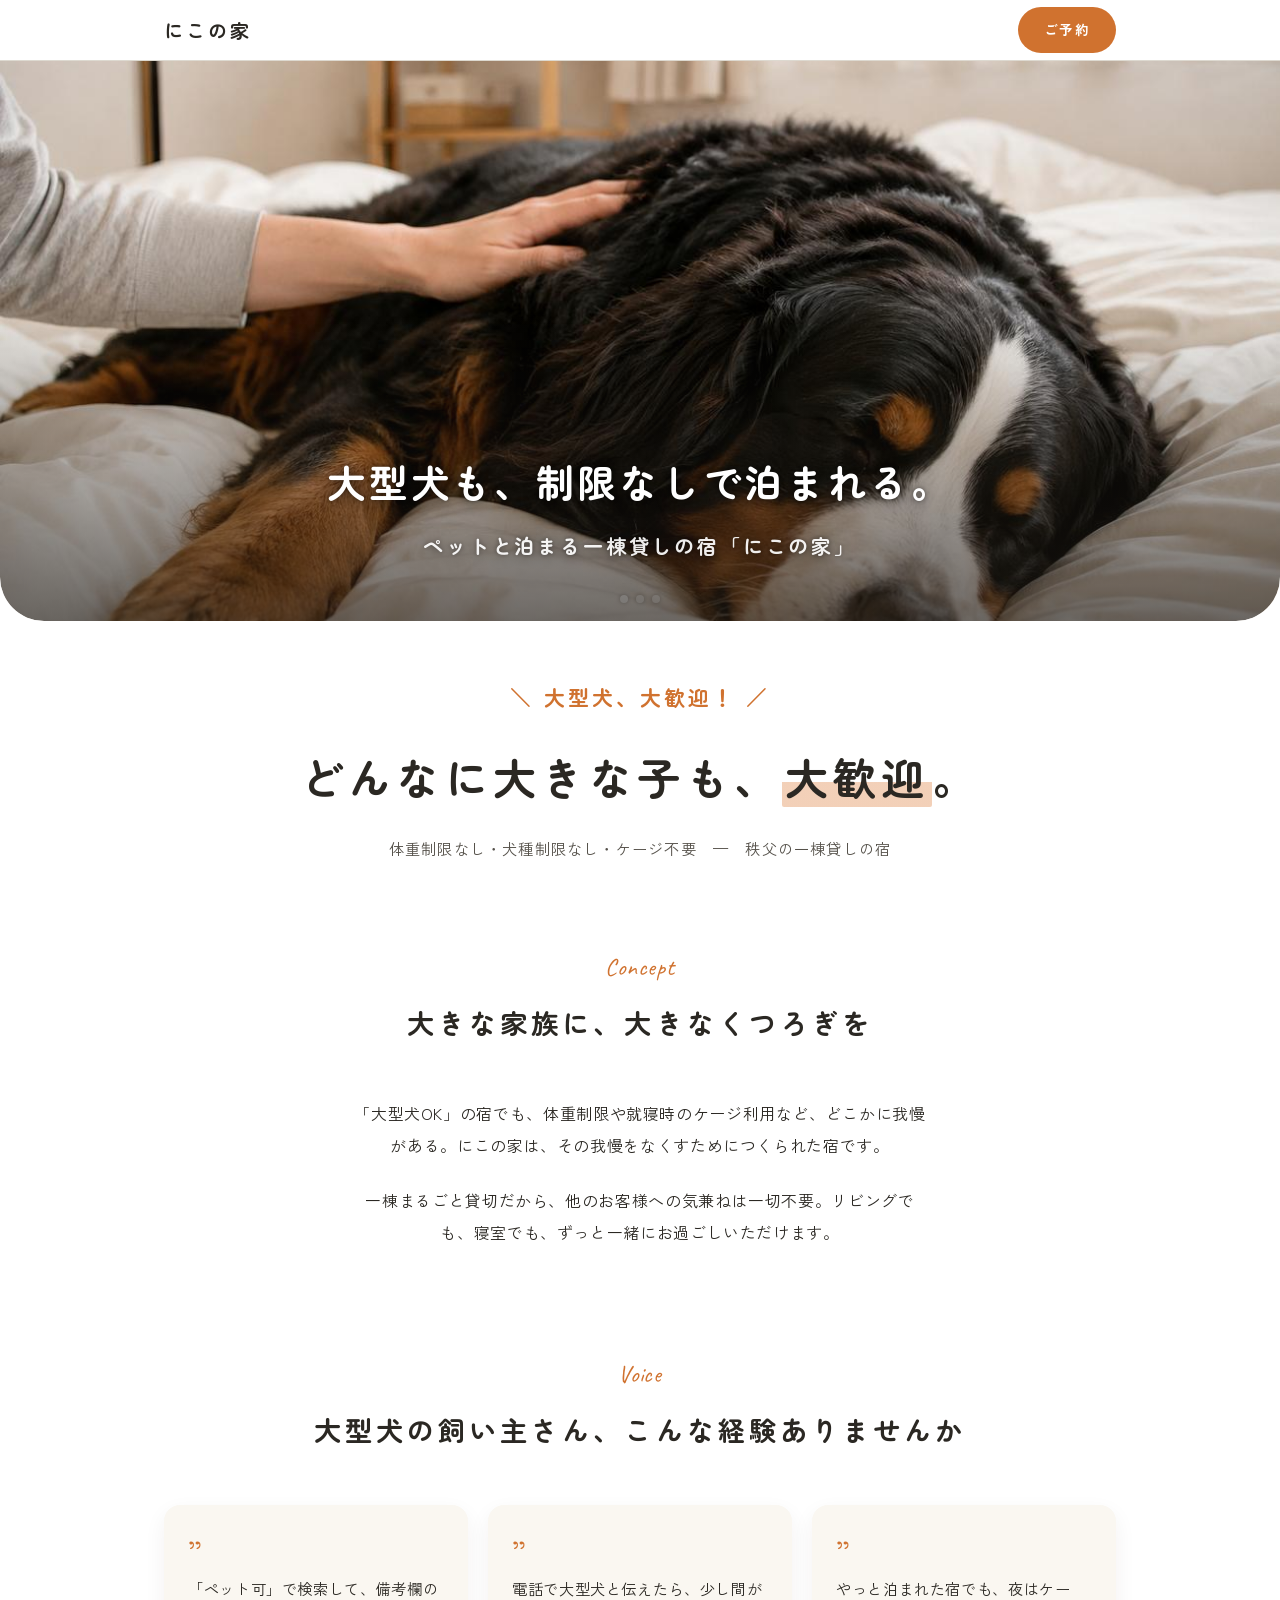
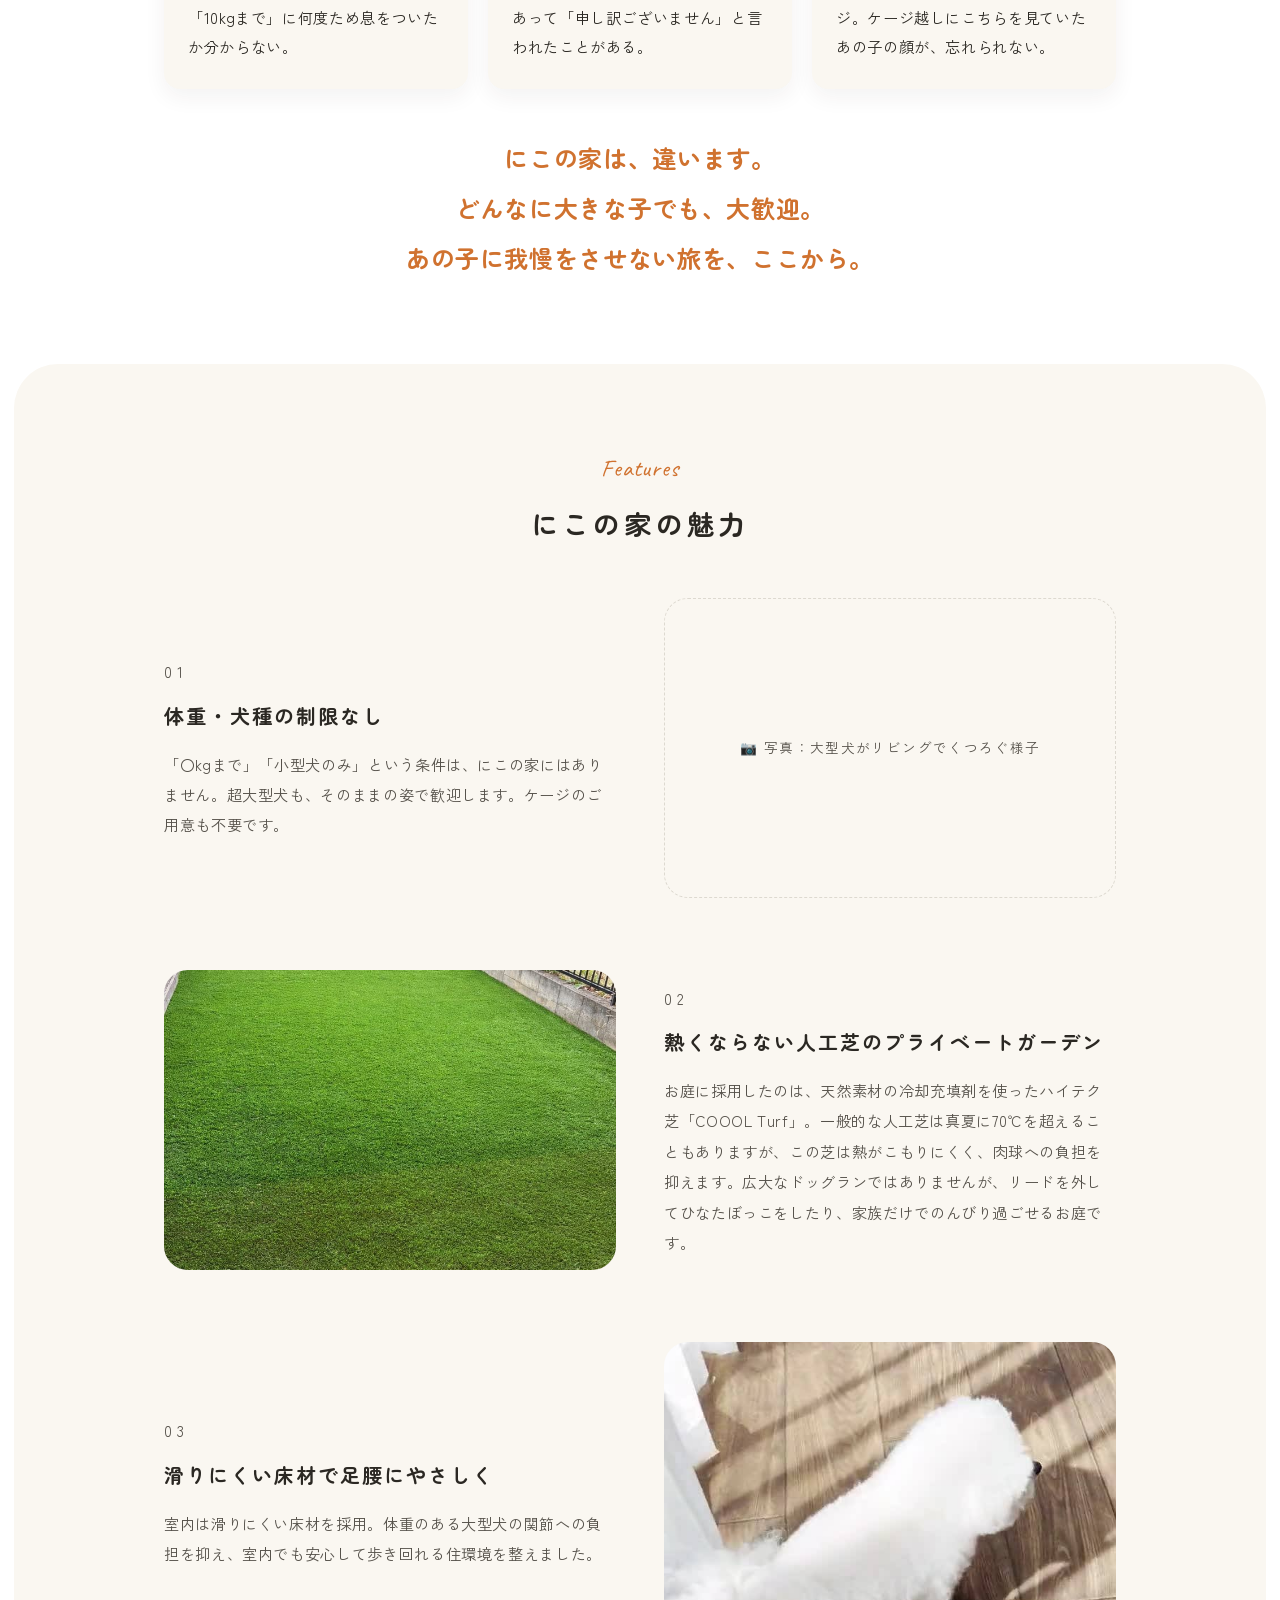
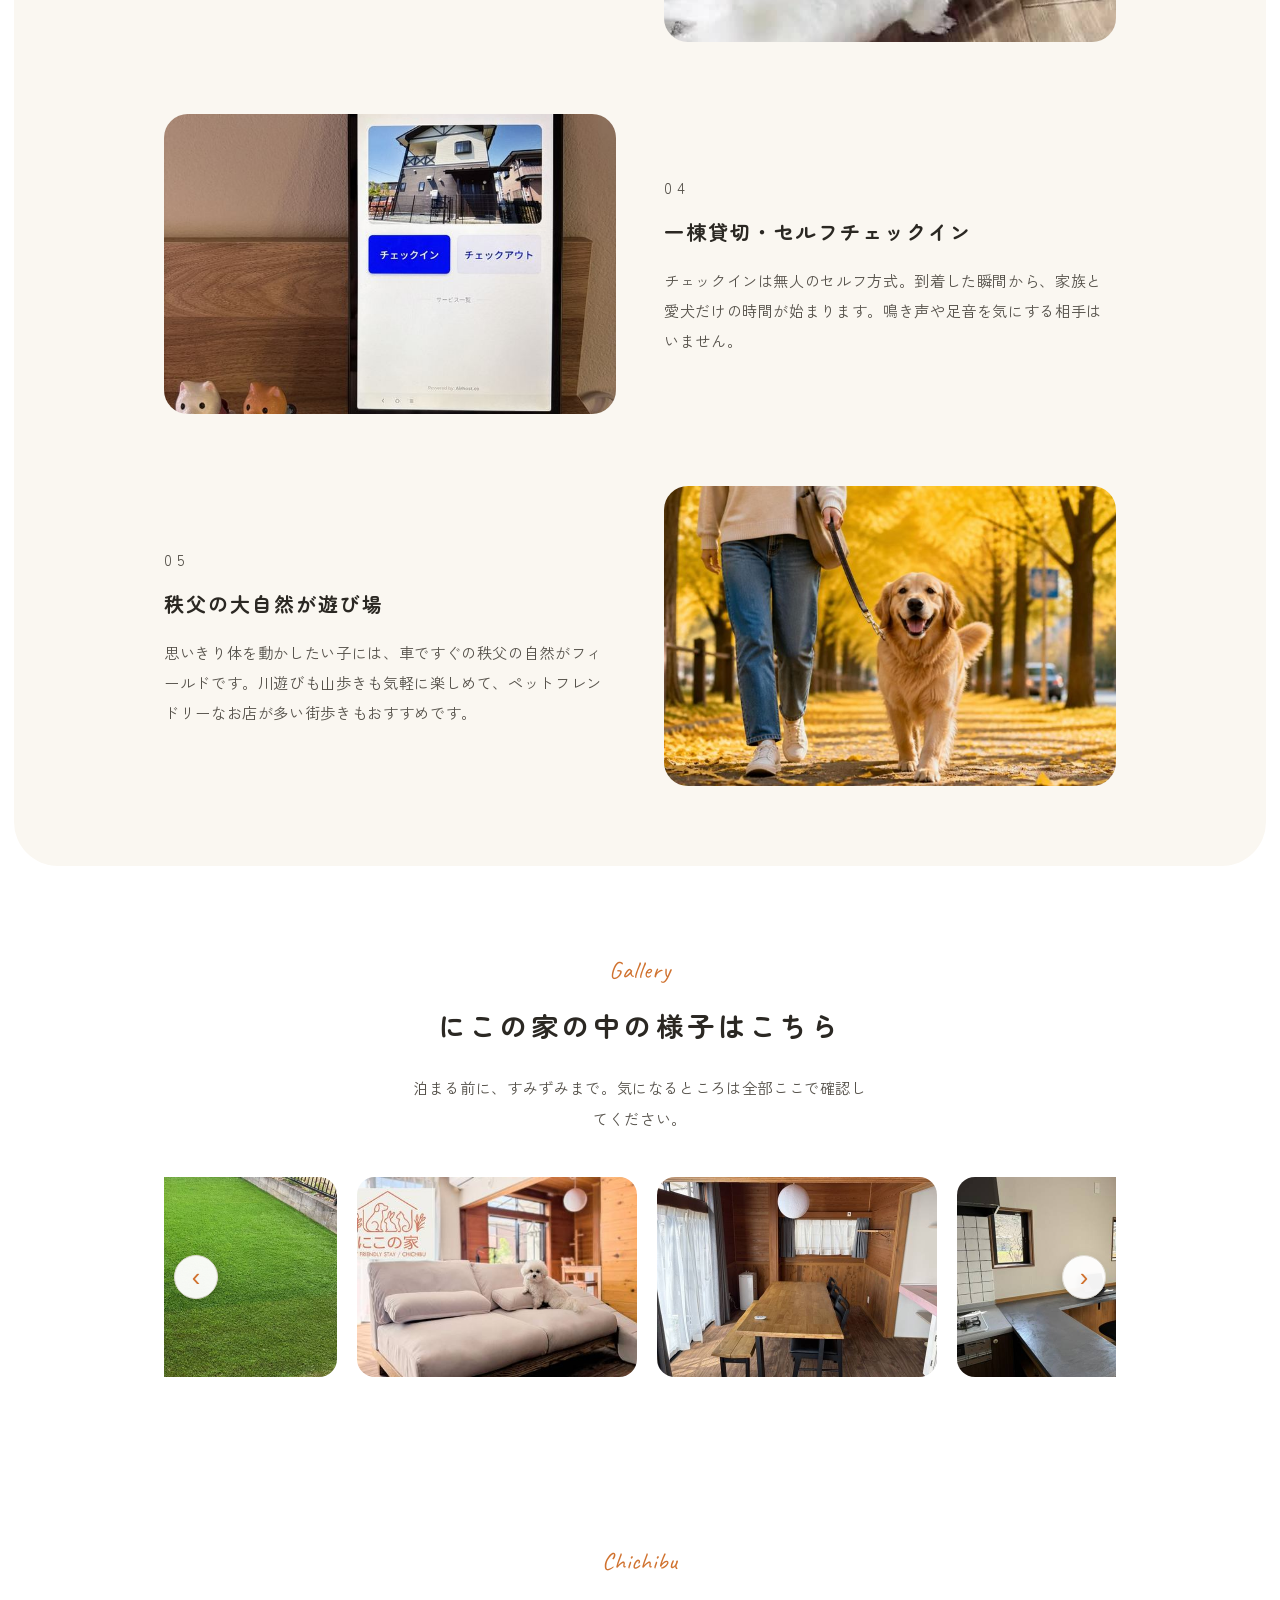
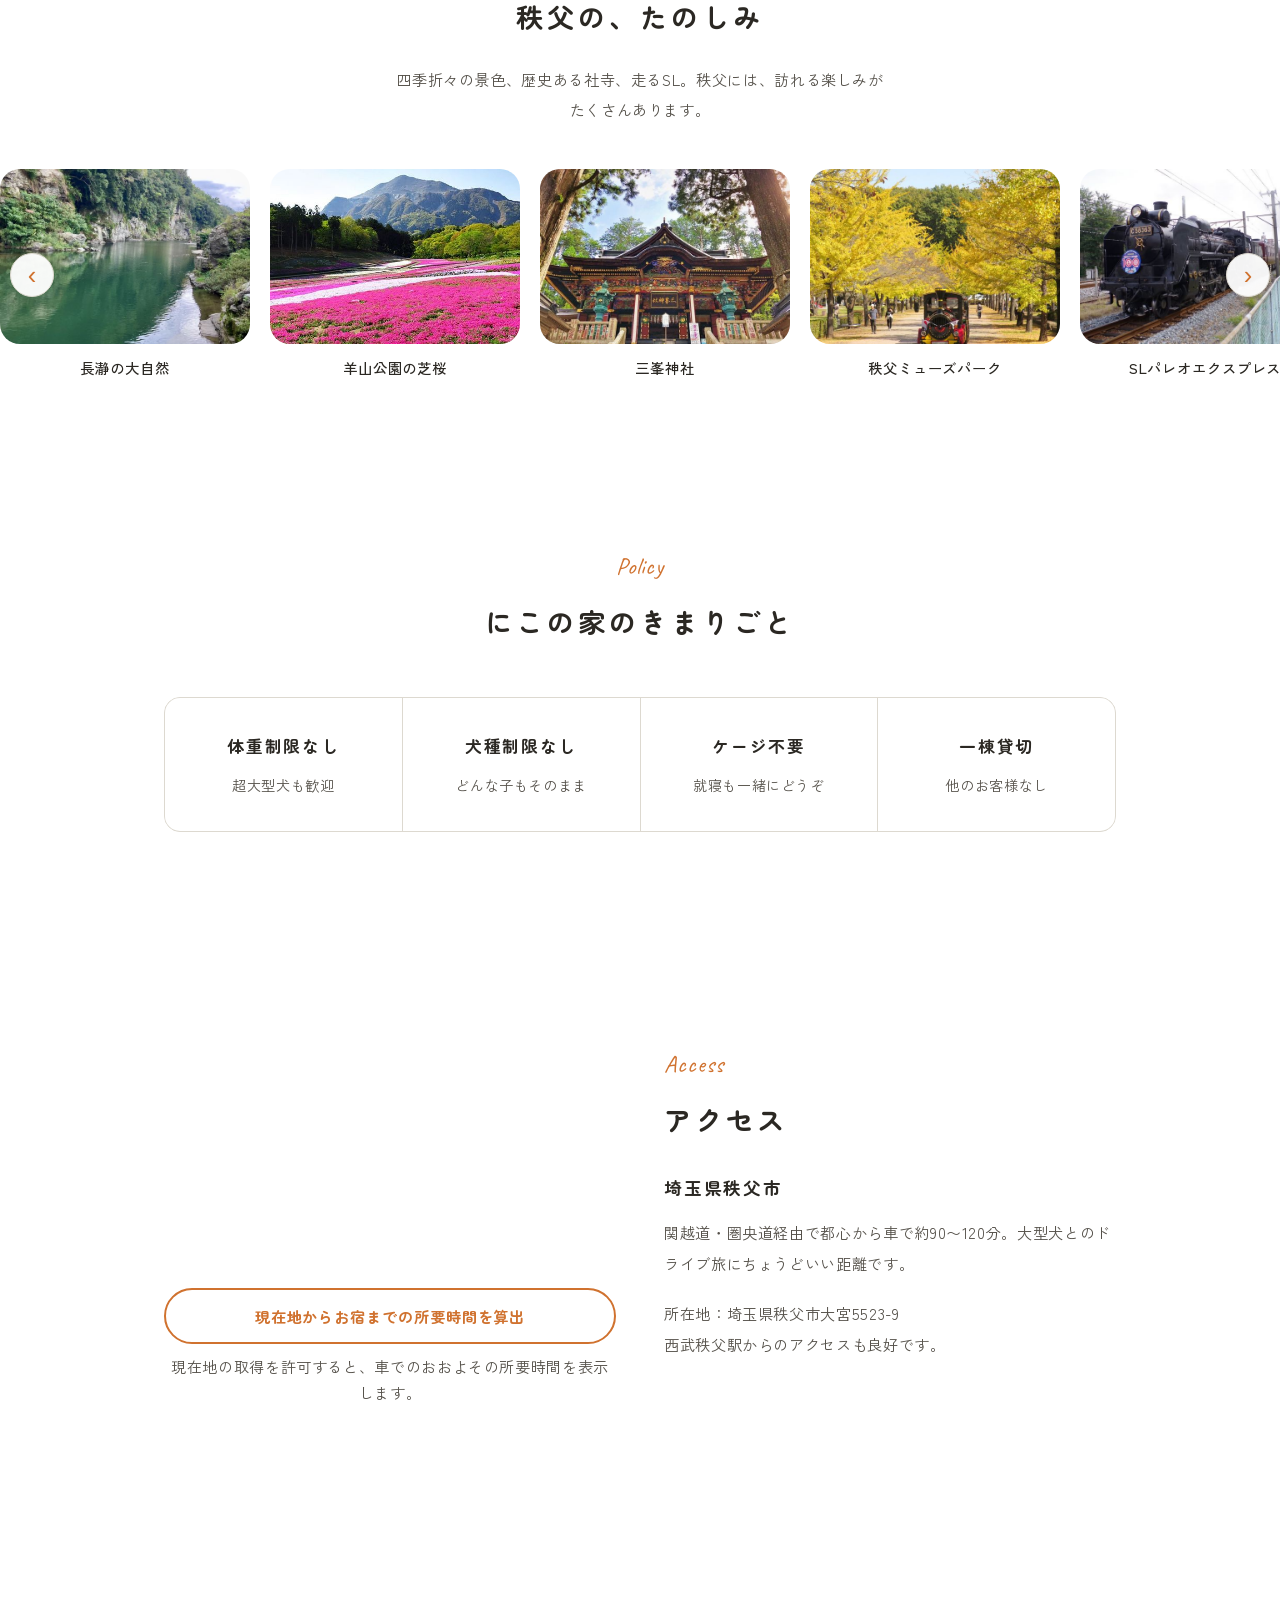
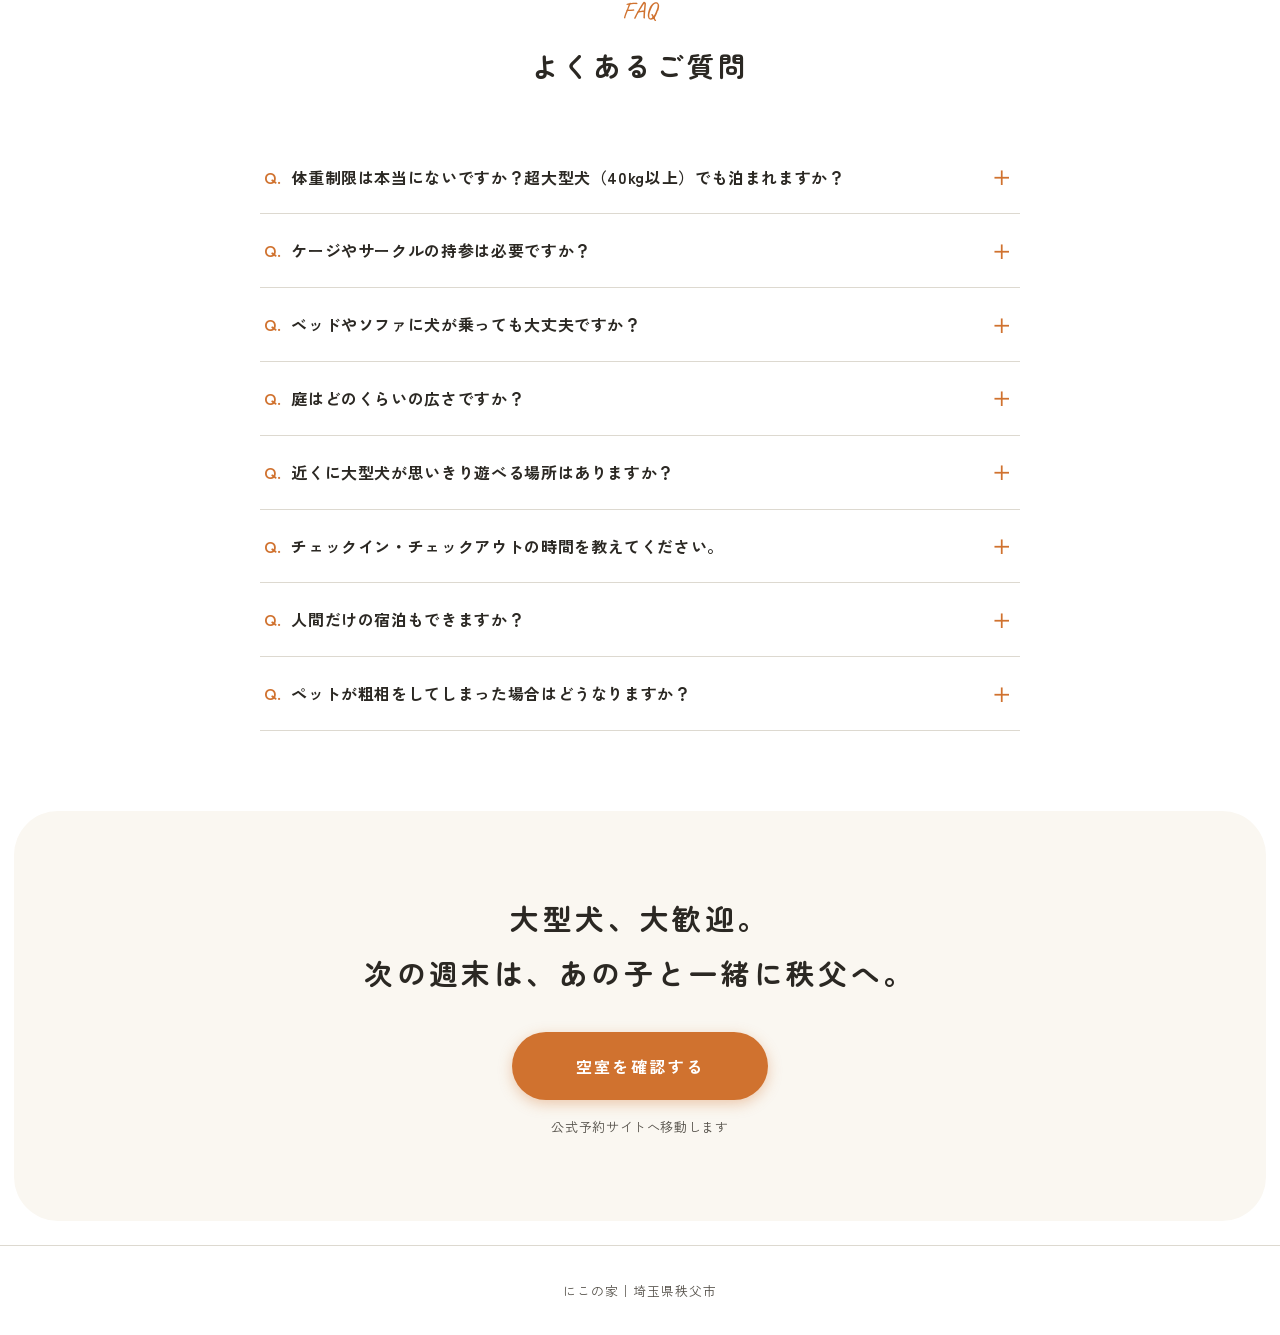
==== lp/lp1_large-dogs.html @ 6cff5d88 "LP3種のヘッダーロゴから公式サイトへ内部リンクを設置（N-011） 既存の <a class="logo" href="#">にこの家</a> の href のみを "../" に変更。 表示文言・" ====
<!DOCTYPE html>
<html lang="ja">
<head>
<!-- Google tag (gtag.js) -->
<script async src="https://www.googletagmanager.com/gtag/js?id=G-9NFQ0TZ5VB"></script>
<script>
  window.dataLayer = window.dataLayer || [];
  function gtag(){dataLayer.push(arguments);}
  gtag('js', new Date());
  gtag('config', 'G-9NFQ0TZ5VB');
</script>

<meta charset="UTF-8">
<meta name="viewport" content="width=device-width, initial-scale=1.0">
<meta name="color-scheme" content="light only">
<title>にこの家｜大型犬と泊まれる宿・秩父（体重・犬種制限なし）</title>
<meta name="description" content="体重制限なし・犬種制限なし・ケージ不要。大型犬とのびのび過ごせる秩父の一棟貸しの宿「にこの家」。">
<link rel="preconnect" href="https://fonts.googleapis.com">
<link rel="preconnect" href="https://fonts.gstatic.com" crossorigin>
<link href="https://fonts.googleapis.com/css2?family=Caveat:wght@600&family=Zen+Maru+Gothic:wght@500;700&family=Zen+Kaku+Gothic+New:wght@400;500;700&display=swap" rel="stylesheet">
<style>
:root{
  color-scheme:light only;
  --ink:#2B2823;
  --gray:#55514A;
  --accent:#8FA382;
  --btn:#D0722F;
  --btn-hover:#B35F22;
  --bg:#FFFFFF;
  --bg-sub:#FAF7F1;
  --line:#DDD9D0;
}
*{margin:0;padding:0;box-sizing:border-box}
html{scroll-behavior:smooth}
body{font-family:'Zen Kaku Gothic New',sans-serif;color:var(--ink) !important;background:#FFFFFF !important;line-height:2;font-size:16px;letter-spacing:.04em}
img{max-width:100%;display:block}
.wrap{max-width:1000px;margin:0 auto;padding:0 24px}

/* 写真プレースホルダー（実写真に差し替え） */
.ph{background:var(--bg-sub);border:1px dashed var(--line);border-radius:16px;display:flex;align-items:center;justify-content:center;color:var(--gray);font-size:.85rem;letter-spacing:.1em;text-align:center;padding:12px}
.ph::before{content:"📷 ";margin-right:6px}

/* header */
header{position:sticky;top:0;z-index:50;background:rgba(255,255,255,.95);border-bottom:1px solid var(--line)}
.nav{display:flex;justify-content:space-between;align-items:center;height:60px}
.logo{font-family:'Zen Maru Gothic',sans-serif;font-weight:600;font-size:1.2rem;color:var(--ink);text-decoration:none;letter-spacing:.15em}
.nav-cta{background:var(--btn);color:#fff !important;text-decoration:none;padding:9px 26px;font-size:.85rem;font-weight:700;letter-spacing:.1em;border-radius:999px;transition:background .2s}
.nav-cta:hover{background:var(--btn-hover)}

/* hero */
.hero{position:relative}
.hero .ph{height:min(72vh,560px)}
.hero-copy{text-align:center;padding:56px 24px 0}
.hero-copy h1{font-family:'Zen Maru Gothic',sans-serif;font-weight:600;font-size:clamp(1.6rem,4.5vw,2.4rem);line-height:1.9;letter-spacing:.12em}
.hero-copy p{margin-top:16px;color:var(--gray);font-size:.95rem;letter-spacing:.08em}

/* section common */
section{padding:80px 0}
.label{text-align:center;margin-bottom:48px}
.label .en{display:block;font-size:.75rem;letter-spacing:.35em;color:var(--accent);text-transform:uppercase;margin-bottom:8px}
.label .ja{font-family:'Zen Maru Gothic',sans-serif;font-weight:600;font-size:clamp(1.3rem,3.2vw,1.7rem);letter-spacing:.15em}

/* concept */
.concept{text-align:center}
.concept p{max-width:36em;margin:0 auto 1.4em}

/* features */
.features{background:var(--bg-sub)}
.feature{display:grid;grid-template-columns:1fr 1fr;gap:48px;align-items:center;margin-bottom:72px}
.feature:last-child{margin-bottom:0}
.feature .ph{height:300px}
.feature:nth-child(even) .f-img{order:2}
.num{font-family:'Zen Maru Gothic',sans-serif;color:var(--accent);font-size:.9rem;letter-spacing:.3em;margin-bottom:12px}
.feature h3{font-family:'Zen Maru Gothic',sans-serif;font-weight:600;font-size:1.25rem;letter-spacing:.1em;margin-bottom:16px;line-height:1.7}
.feature p{color:var(--gray);font-size:.95rem}
@media(max-width:720px){.feature{grid-template-columns:1fr;gap:24px}.feature:nth-child(even) .f-img{order:0}}

/* rules */
.rules-grid{display:grid;grid-template-columns:repeat(auto-fit,minmax(200px,1fr));gap:1px;background:var(--line);border:1px solid var(--line);border-radius:16px;overflow:hidden}
.rule{background:#fff;padding:32px 20px;text-align:center}
.rule .t{font-family:'Zen Maru Gothic',sans-serif;font-weight:600;font-size:1.05rem;letter-spacing:.1em;margin-bottom:8px}
.rule .d{color:var(--gray);font-size:.88rem}

/* access */
.access-inner{display:grid;grid-template-columns:1fr 1fr;gap:48px;align-items:center}
.access .ph{height:280px}
.access h3{font-family:'Zen Maru Gothic',sans-serif;font-weight:600;font-size:1.1rem;margin-bottom:12px;letter-spacing:.1em}
.access p{color:var(--gray);font-size:.95rem;margin-bottom:20px}
@media(max-width:720px){.access-inner{grid-template-columns:1fr}}

/* cta */
.cta{background:var(--bg-sub);text-align:center}
.cta h2{font-family:'Zen Maru Gothic',sans-serif;font-weight:600;font-size:clamp(1.3rem,3.5vw,1.8rem);letter-spacing:.12em;line-height:1.9;margin-bottom:32px}
.btn{display:inline-block;background:var(--btn);color:#fff !important;text-decoration:none;padding:18px 64px;font-size:1rem;font-weight:700;letter-spacing:.15em;border-radius:999px;box-shadow:0 4px 14px rgba(208,114,47,.35);transition:background .2s,transform .15s}
.btn:hover{background:var(--btn-hover);transform:translateY(-1px)}
.btn-note{display:block;margin-top:14px;font-size:.82rem;color:var(--gray)}

footer{border-top:1px solid var(--line);text-align:center;padding:32px 24px;font-size:.8rem;color:var(--gray);letter-spacing:.08em}
@media (prefers-reduced-motion:reduce){*{transition:none!important}}

/* welcome badge */
.welcome{display:block;color:var(--btn);font-family:'Zen Maru Gothic',sans-serif;font-weight:700;letter-spacing:.15em;font-size:clamp(1.05rem,3vw,1.3rem);margin-bottom:16px}
/* empathy section */
.empathy{background:#FFFFFF;padding-top:0}
.quotes{display:grid;grid-template-columns:repeat(auto-fit,minmax(250px,1fr));gap:20px;margin-bottom:44px}
.q{background:var(--bg-sub);border-radius:16px;padding:28px 24px;font-size:.95rem;color:var(--ink);line-height:1.9}
.q::before{content:"”";font-family:'Zen Maru Gothic',sans-serif;font-size:2.2rem;color:var(--btn);line-height:1;display:block;margin-bottom:6px}
.answer{text-align:center;font-family:'Zen Maru Gothic',sans-serif;font-weight:700;font-size:clamp(1.15rem,3.2vw,1.5rem);color:var(--btn);line-height:2.1}
.sp{display:none}
@media(max-width:600px){.sp{display:inline}}

/* === emo upgrade === */
.label .en{font-family:'Caveat',cursive;font-size:1.5rem;letter-spacing:.04em;text-transform:none;color:var(--btn);margin-bottom:4px}
.mk{background:linear-gradient(transparent 60%,rgba(224,138,78,.4) 60%);padding:0 .06em;border-radius:2px}
.hero-copy h1{font-size:clamp(1.8rem,5vw,2.7rem)}
.features{border-radius:44px;margin:0 14px}
.cta{border-radius:44px;margin:0 14px 24px}
.q{box-shadow:0 8px 22px rgba(43,40,35,.06)}
.feature .ph,.access .ph{border-radius:24px}
.hero .ph{border-radius:0 0 44px 44px;border-top:none}
.fadein{opacity:0;transform:translateY(26px);transition:opacity .9s cubic-bezier(.22,.6,.3,1),transform .9s cubic-bezier(.22,.6,.3,1)}
.fadein.show{opacity:1;transform:none}
@media (prefers-reduced-motion:reduce){.fadein{opacity:1!important;transform:none!important;transition:none!important}}

/* === chichibu marquee === */
.chichibu{padding:80px 0;overflow:hidden}
.chi-lead{text-align:center;color:var(--gray);margin:-28px auto 44px;font-size:.95rem;padding:0 24px;max-width:36em}
.marquee{overflow:hidden;width:100%}
.m-track{display:flex;gap:20px;width:max-content}
.m-card{width:250px;flex-shrink:0;margin:0}
.m-card .ph{height:175px;border-radius:20px;font-size:.78rem}
.m-card figcaption{text-align:center;margin-top:10px;font-size:.9rem;color:var(--ink);font-weight:500;letter-spacing:.06em}
@keyframes scrollx{from{transform:translateX(0)}to{transform:translateX(-50%)}}
@media (prefers-reduced-motion:reduce){.m-track{animation:none}.marquee{overflow-x:auto;-webkit-overflow-scrolling:touch}}

.m-photo{width:100%;height:175px;object-fit:cover;border-radius:20px;display:block}
.f-photo{width:100%;height:300px;object-fit:cover;border-radius:24px;display:block}
.f-video{width:100%;height:300px;object-fit:cover;border-radius:24px;display:block;background:#000}

/* === google map === */
.map-box{width:100%}
.gmap{width:100%;height:280px;border:0;border-radius:24px;display:block;filter:saturate(.9)}
.route-btn{display:block;width:100%;margin-top:16px;background:#fff;color:var(--btn);border:2px solid var(--btn);border-radius:999px;padding:15px 20px;font-family:'Zen Maru Gothic',sans-serif;font-weight:700;font-size:.95rem;letter-spacing:.06em;cursor:pointer;transition:background .2s,color .2s}
.route-btn:hover{background:var(--btn);color:#fff}
.route-btn:disabled{opacity:.6;cursor:wait}
.route-note{font-size:.8rem;color:var(--gray);margin-top:10px;text-align:center;line-height:1.7}

.route-result{margin-top:18px;background:var(--bg-sub);border-radius:20px;padding:24px 20px;text-align:center}
.rr-main{margin:0;line-height:1.4}
.rr-time{font-family:'Zen Maru Gothic',sans-serif;font-weight:700;font-size:clamp(1.7rem,6vw,2.2rem);color:var(--btn);display:block}
.rr-unit{font-size:.8rem;color:var(--gray);display:block;margin-top:4px}
.rr-sub{font-size:.9rem;color:var(--ink);margin:10px 0 14px}
.rr-link{font-size:.88rem;color:var(--btn);font-weight:700;text-decoration:underline;text-underline-offset:4px}

/* === faq === */
.faq{background:#fff}
.faq-list{max-width:760px;margin:0 auto}
.faq-list details{border-bottom:1px solid var(--line)}
.faq-list summary{list-style:none;cursor:pointer;padding:22px 40px 22px 4px;font-weight:700;font-size:1rem;color:var(--ink);position:relative;line-height:1.8}
.faq-list summary::-webkit-details-marker{display:none}
.faq-list summary::before{content:"Q.";color:var(--btn);font-family:'Zen Maru Gothic',sans-serif;font-weight:700;margin-right:10px}
.faq-list summary::after{content:"＋";position:absolute;right:8px;top:50%;transform:translateY(-50%);color:var(--btn);font-size:1.2rem;transition:transform .2s}
.faq-list details[open] summary::after{content:"−"}
.faq-list .faq-a{padding:0 4px 24px;color:var(--gray);font-size:.95rem;line-height:2}
.faq-list .faq-a::before{content:"A.";color:var(--accent);font-family:'Zen Maru Gothic',sans-serif;font-weight:700;margin-right:10px}

/* === hero slideshow === */
.hero-slides{position:relative;height:min(72vh,560px);overflow:hidden;border-radius:0 0 44px 44px}
.hero-slide{position:absolute;inset:0;opacity:0;transition:opacity 1.8s ease;z-index:0}
.hero-slide.is-active{opacity:1;z-index:1}
.hero-slide .ph,.hero-slide img,.hero-slide video{width:100%;height:100%;object-fit:cover;border-radius:0;border:none}
.hero-dots{position:absolute;bottom:18px;left:50%;transform:translateX(-50%);display:flex;gap:8px;z-index:2}
.hero-dots span{width:8px;height:8px;border-radius:50%;background:rgba(255,255,255,.55);box-shadow:0 0 4px rgba(0,0,0,.3);transition:background .3s}
.hero-dots span.on{background:#fff}
@media (prefers-reduced-motion:reduce){.hero-slide{transition:none}}

/* === hero tag === */
.hero-tag{position:absolute;left:50%;bottom:56px;transform:translateX(-50%);z-index:3;background:none;color:#fff;font-family:'Zen Maru Gothic',sans-serif;font-weight:700;font-size:clamp(1.25rem,4.2vw,2.1rem);letter-spacing:.08em;line-height:1.9;padding:0 20px;text-align:center;width:max-content;max-width:calc(100% - 32px);text-shadow:0 2px 14px rgba(0,0,0,.55),0 0 4px rgba(0,0,0,.4)}
.hero-tag .tag-strong{display:block;font-size:1.15em}
.hero-tag .tag-name{display:block;font-size:.6em;letter-spacing:.14em;margin-top:8px;opacity:.92}
.hero-slides::after{content:"";position:absolute;inset:auto 0 0 0;height:55%;background:linear-gradient(to top,rgba(30,25,20,.62),rgba(30,25,20,0));z-index:2;pointer-events:none;border-radius:0 0 44px 44px}

/* === gallery === */
.gallery{background:#fff;overflow:hidden}
.g-lead{text-align:center;color:var(--gray);margin:-28px auto 44px;font-size:.95rem;max-width:34em;padding:0 24px}
.g-marquee{overflow:hidden;width:100%}
.g-track{display:flex;gap:20px;width:max-content}
.g-cell{margin:0;width:280px;flex-shrink:0}
.g-cell .ph,.g-cell img{width:100%;height:200px;object-fit:cover;border-radius:18px;display:block}
.g-cell .ph{height:200px;font-size:.75rem}
.g-cell figcaption{text-align:center;margin-top:8px;font-size:.88rem;color:var(--ink);font-weight:500;letter-spacing:.06em}
@keyframes scrollx-rev{from{transform:translateX(-50%)}to{transform:translateX(0)}}
@media (prefers-reduced-motion:reduce){.g-track{animation:none}.g-marquee{overflow-x:auto;-webkit-overflow-scrolling:touch}}

/* === carousel manual control === */
.car-shell{position:relative}
.car-btn{position:absolute;top:50%;transform:translateY(-50%);z-index:5;width:44px;height:44px;border-radius:50%;background:rgba(255,255,255,.95);border:1px solid var(--line);color:var(--btn);font-size:1.6rem;line-height:1;cursor:pointer;box-shadow:0 4px 14px rgba(0,0,0,.15);display:flex;align-items:center;justify-content:center;transition:background .2s,color .2s;padding:0}
.car-btn:hover{background:var(--btn);color:#fff;border-color:var(--btn)}
.car-btn.prev{left:10px}
.car-btn.next{right:10px}
.marquee{overflow-x:auto;scrollbar-width:none;cursor:grab}
.marquee::-webkit-scrollbar{display:none}
.marquee.dragging{cursor:grabbing;user-select:none}
</style>
<script type="application/ld+json">
{
  "@context": "https://schema.org",
  "@type": "LodgingBusiness",
  "name": "にこの家",
  "alternateName": "Niko's House",
  "address": {
    "@type": "PostalAddress",
    "streetAddress": "大宮5523-9",
    "addressLocality": "秩父市",
    "addressRegion": "埼玉県",
    "addressCountry": "JP",
    "postalCode": "368-0023"
  },
  "geo": {
    "@type": "GeoCoordinates",
    "latitude": 35.9924,
    "longitude": 139.0855
  },
  "url": "https://nicoshouse.airhost.co/ja",
  "petsAllowed": true,
  "amenityFeature": [
    {
      "@type": "LocationFeatureSpecification",
      "name": "一棟貸切",
      "value": true
    },
    {
      "@type": "LocationFeatureSpecification",
      "name": "頭数制限なし・ケージ不要",
      "value": true
    },
    {
      "@type": "LocationFeatureSpecification",
      "name": "人工芝のプライベートガーデン",
      "value": true
    },
    {
      "@type": "LocationFeatureSpecification",
      "name": "滑りにくい床材",
      "value": true
    },
    {
      "@type": "LocationFeatureSpecification",
      "name": "セルフチェックイン",
      "value": true
    }
  ],
  "potentialAction": {
    "@type": "ReserveAction",
    "target": "https://nicoshouse.airhost.co/ja"
  },
  "description": "体重制限なし・犬種制限なし・ケージ不要。大型犬とのびのび過ごせる埼玉県秩父市の一棟貸しペット民泊。人工芝のプライベートガーデンと滑りにくい床材で、大きな家族も安心。",
  "checkinTime": "15:00",
  "checkoutTime": "10:00"
}
</script>
<script type="application/ld+json">
{
  "@context": "https://schema.org",
  "@type": "FAQPage",
  "mainEntity": [
    {
      "@type": "Question",
      "name": "体重制限は本当にないですか？超大型犬（40kg以上）でも泊まれますか？",
      "acceptedAnswer": {
        "@type": "Answer",
        "text": "はい。秩父のペット民泊「にこの家」では体重・犬種による制限を一切設けておらず、40kg以上の超大型犬もそのまま宿泊できます。"
      }
    },
    {
      "@type": "Question",
      "name": "ケージやサークルの持参は必要ですか？",
      "acceptedAnswer": {
        "@type": "Answer",
        "text": "にこの家では滞在中のケージ利用義務はありません。施設にケージ・サークルのご用意がないため、「ないと困るもの」がある場合のみお持ちください。"
      }
    },
    {
      "@type": "Question",
      "name": "ベッドやソファに犬が乗っても大丈夫ですか？",
      "acceptedAnswer": {
        "@type": "Answer",
        "text": "大丈夫です。にこの家はベッドやソファに犬が乗ることを歓迎している宿ですので、ご家庭と同じように一緒にくつろげます。"
      }
    },
    {
      "@type": "Question",
      "name": "庭はどのくらいの広さですか？",
      "acceptedAnswer": {
        "@type": "Answer",
        "text": "にこの家の庭は縦約8m×横約4mの人工芝のプライベート空間です。広大なドッグランではありませんが、リードを外して外の空気を楽しむには十分な広さです。"
      }
    },
    {
      "@type": "Question",
      "name": "近くに大型犬が思いきり遊べる場所はありますか？",
      "acceptedAnswer": {
        "@type": "Answer",
        "text": "にこの家から車圏内に、屋内外の広大なドッグランを備えた「わん's場」と、ドッグラン・犬用温泉のある「スパ・ドッグズラン秩父」があります。宿でゆっくり、遊びは近隣施設で、という使い分けがおすすめです。"
      }
    },
    {
      "@type": "Question",
      "name": "チェックイン・チェックアウトの時間を教えてください。",
      "acceptedAnswer": {
        "@type": "Answer",
        "text": "にこの家のチェックインは15:00、チェックアウトは10:00です。セルフチェックイン方式のため、到着後すぐにご家族だけの時間を過ごせます。"
      }
    },
    {
      "@type": "Question",
      "name": "人間だけの宿泊もできますか？",
      "acceptedAnswer": {
        "@type": "Answer",
        "text": "可能です。にこの家はペット連れでない方もご利用いただける一棟貸しの宿です。"
      }
    },
    {
      "@type": "Question",
      "name": "ペットが粗相をしてしまった場合はどうなりますか？",
      "acceptedAnswer": {
        "@type": "Answer",
        "text": "にこの家では清掃道具をご用意していますので、清掃にご協力をお願いします。ご不安な場合はマナーパンツ等の着用がおすすめです。著しい破損や特別な清掃が必要な場合は、別途費用を請求させていただく可能性があります。"
      }
    }
  ]
}
</script>
<link rel="canonical" href="https://nikonote04.github.io/nicoshouse/lp/lp1_large-dogs.html">
</head>
<body>

<header>
  <div class="wrap nav">
    <a class="logo" href="../">にこの家</a>
    <a class="nav-cta" data-cta="header" href="https://nicoshouse.airhost.co/ja" target="_blank" rel="noopener">ご予約</a>
  </div>
</header>

<div class="hero">
  <div class="hero-slides">
    <p class="hero-tag"><span class="tag-strong">大型犬も、制限なしで泊まれる。</span><span class="tag-name">ペットと泊まる一棟貸しの宿「にこの家」</span></p>
    <div class="hero-slide is-active"><img fetchpriority="high" decoding="async" src="assets/img/09310e4523.jpg" alt="ベッドで撫でられてまどろむバーニーズ・マウンテン・ドッグ"></div>
    <div class="hero-slide"><img loading="lazy" decoding="async" src="assets/img/fb580f825b.jpg" alt="ソファで安心して眠るゴールデンレトリバー"></div>
    <div class="hero-slide"><img loading="lazy" decoding="async" src="assets/img/e87278c49c.jpg" alt="飼い主を見上げながら散歩するグレートピレニーズ"></div>
    <div class="hero-dots"><span class="on"></span><span></span><span></span></div>
  </div>
  <div class="hero-copy">
    <span class="welcome">＼ 大型犬、大歓迎！ ／</span>
    <h1>どんなに大きな子も、<br class="sp"><span class="mk">大歓迎</span>。</h1>
    <p>体重制限なし・犬種制限なし・ケージ不要　—　秩父の一棟貸しの宿</p>
  </div>
</div>

<section class="concept">
  <div class="wrap">
    <div class="label"><span class="en">Concept</span><span class="ja">大きな家族に、大きなくつろぎを</span></div>
    <p>「大型犬OK」の宿でも、体重制限や就寝時のケージ利用など、どこかに我慢がある。にこの家は、その我慢をなくすためにつくられた宿です。</p>
    <p>一棟まるごと貸切だから、他のお客様への気兼ねは一切不要。リビングでも、寝室でも、ずっと一緒にお過ごしいただけます。</p>
  </div>
</section>

<section class="empathy">
  <div class="wrap">
    <div class="label"><span class="en">Voice</span><span class="ja">大型犬の飼い主さん、こんな経験ありませんか</span></div>
    <div class="quotes">
      <div class="q">「ペット可」で検索して、備考欄の「10kgまで」に何度ため息をついたか分からない。</div>
      <div class="q">電話で大型犬と伝えたら、少し間があって「申し訳ございません」と言われたことがある。</div>
      <div class="q">やっと泊まれた宿でも、夜はケージ。ケージ越しにこちらを見ていたあの子の顔が、忘れられない。</div>
    </div>
    <p class="answer">にこの家は、違います。<br>どんなに大きな子でも、大歓迎。<br>あの子に我慢をさせない旅を、ここから。</p>
  </div>
</section>

<section class="features">
  <div class="wrap">
    <div class="label"><span class="en">Features</span><span class="ja">にこの家の魅力</span></div>

    <div class="feature">
      <div class="f-img"><div class="ph">写真：大型犬がリビングでくつろぐ様子</div></div>
      <div>
        <p class="num">01</p>
        <h3>体重・犬種の制限なし</h3>
        <p>「〇kgまで」「小型犬のみ」という条件は、にこの家にはありません。超大型犬も、そのままの姿で歓迎します。ケージのご用意も不要です。</p>
      </div>
    </div>

    <div class="feature">
      <div class="f-img"><img loading="lazy" decoding="async" class="f-photo" src="assets/img/2ae29bca89.jpg" alt="にこの家のプライベートガーデン（人工芝）"></div>
      <div>
        <p class="num">02</p>
        <h3>熱くならない人工芝のプライベートガーデン</h3>
        <p>お庭に採用したのは、天然素材の冷却充填剤を使ったハイテク芝「COOOL Turf」。一般的な人工芝は真夏に70℃を超えることもありますが、この芝は熱がこもりにくく、肉球への負担を抑えます。広大なドッグランではありませんが、リードを外してひなたぼっこをしたり、家族だけでのんびり過ごせるお庭です。</p>
      </div>
    </div>

    <div class="feature">
      <div class="f-img"><video class="f-video" muted loop playsinline preload="none" poster="assets/img/floor-poster.jpg" width="560" height="996" aria-label="滑りにくい床材の上を歩くようす"><source src="assets/video/floor.mp4" type="video/mp4"></video></div>
      <div>
        <p class="num">03</p>
        <h3>滑りにくい床材で足腰にやさしく</h3>
        <p>室内は滑りにくい床材を採用。体重のある大型犬の関節への負担を抑え、室内でも安心して歩き回れる住環境を整えました。</p>
      </div>
    </div>

    <div class="feature">
      <div class="f-img"><img loading="lazy" decoding="async" class="f-photo" src="assets/img/a647b182a5.jpg" alt="セルフチェックイン用タブレットと看板犬の置物"></div>
      <div>
        <p class="num">04</p>
        <h3>一棟貸切・セルフチェックイン</h3>
        <p>チェックインは無人のセルフ方式。到着した瞬間から、家族と愛犬だけの時間が始まります。鳴き声や足音を気にする相手はいません。</p>
      </div>
    </div>

    <div class="feature">
      <div class="f-img"><img loading="lazy" decoding="async" class="f-photo" src="assets/img/1078ecbc50.jpg" alt="イチョウ並木を散歩するゴールデンレトリバーと飼い主"></div>
      <div>
        <p class="num">05</p>
        <h3>秩父の大自然が遊び場</h3>
        <p>思いきり体を動かしたい子には、車ですぐの秩父の自然がフィールドです。川遊びも山歩きも気軽に楽しめて、ペットフレンドリーなお店が多い街歩きもおすすめです。</p>
      </div>
    </div>

  </div>
</section>

<section class="gallery">
  <div class="wrap">
    <div class="label"><span class="en">Gallery</span><span class="ja">にこの家の中の様子はこちら</span></div>
    <p class="g-lead">泊まる前に、すみずみまで。気になるところは全部ここで確認してください。</p>
    <div class="car-shell"><button type="button" class="car-btn prev" aria-label="前の写真へ">&#8249;</button><div class="marquee g-marquee" data-dir="rev"><div class="m-track g-track"><figure class="g-cell"><img loading="lazy" decoding="async" src="assets/img/4d64854c24.jpg" alt="にこの家のリビング"></figure><figure class="g-cell"><img loading="lazy" decoding="async" src="assets/img/67fb1f93dc.jpg" alt="ダイニング"></figure><figure class="g-cell"><img loading="lazy" decoding="async" src="assets/img/4d7bd4d662.jpg" alt="キッチンとワークスペース"></figure><figure class="g-cell"><img loading="lazy" decoding="async" src="assets/img/9e42eaa33e.jpg" alt="寝室"></figure><figure class="g-cell"><img loading="lazy" decoding="async" src="assets/img/e2959d23e9.jpg" alt="ベッドでくつろぐ看板犬にこ"></figure><figure class="g-cell"><img loading="lazy" decoding="async" src="assets/img/12acd98177.jpg" alt="玄関とキャットステップ"></figure><figure class="g-cell"><img loading="lazy" decoding="async" src="assets/img/ab8cde8abf.jpg" alt="浴室"></figure><figure class="g-cell"><img loading="lazy" decoding="async" src="assets/img/f40579db17.jpg" alt="キャットタワースペース"></figure><figure class="g-cell"><img loading="lazy" decoding="async" src="assets/img/632a575eac.jpg" alt="館内のアート"></figure><figure class="g-cell"><img loading="lazy" decoding="async" src="assets/img/6b41906a39.jpg" alt="お出かけ準備のにこたち"></figure><figure class="g-cell"><img loading="lazy" decoding="async" src="assets/img/2d62a4e132.jpg" alt="夜のテラス"></figure><figure class="g-cell"><img loading="lazy" decoding="async" src="assets/img/f1a984bc05.jpg" alt="夜の人工芝ガーデン"></figure><figure class="g-cell"><img loading="lazy" decoding="async" src="assets/img/543625c61e.jpg" alt="ドッグランスペース"></figure><figure class="g-cell"><img loading="lazy" decoding="async" src="assets/img/14a5cda7a7.jpg" alt="にこの家の外観"></figure><figure class="g-cell"><img loading="lazy" decoding="async" src="assets/img/b2becbfb31.jpg" alt="人工芝の庭（昼）"></figure></div></div><button type="button" class="car-btn next" aria-label="次の写真へ">&#8250;</button></div>
  </div>
</section>

<section class="chichibu">
  <div class="label"><span class="en">Chichibu</span><span class="ja">秩父の、たのしみ</span></div>
  <p class="chi-lead">四季折々の景色、歴史ある社寺、走るSL。秩父には、訪れる楽しみがたくさんあります。</p>
  <div class="car-shell"><button type="button" class="car-btn prev" aria-label="前の写真へ">&#8249;</button><div class="marquee" data-dir="fwd">
    <div class="m-track"><figure class="m-card"><img loading="lazy" decoding="async" class="m-photo" src="assets/img/c7bce7caa7.jpg" alt="長瀞の渓谷"><figcaption>長瀞の大自然</figcaption></figure><figure class="m-card"><img loading="lazy" decoding="async" class="m-photo" src="assets/img/707a1b0949.jpg" alt="羊山公園の芝桜と武甲山"><figcaption>羊山公園の芝桜</figcaption></figure><figure class="m-card"><img loading="lazy" decoding="async" class="m-photo" src="assets/img/a58d479f7e.jpg" alt="三峯神社の社殿"><figcaption>三峯神社</figcaption></figure><figure class="m-card"><img loading="lazy" decoding="async" class="m-photo" src="assets/img/b4b1ce1d20.jpg" alt="秩父ミューズパークのイチョウ並木"><figcaption>秩父ミューズパーク</figcaption></figure><figure class="m-card"><img loading="lazy" decoding="async" class="m-photo" src="assets/img/00b3e30c9c.jpg" alt="SLパレオエクスプレス C58 363"><figcaption>SLパレオエクスプレス</figcaption></figure><figure class="m-card"><img loading="lazy" decoding="async" class="m-photo" src="assets/img/5a90cd5a09.jpg" alt="秩父のシンボル 武甲山"><figcaption>壮大な武甲山</figcaption></figure></div>
  </div><button type="button" class="car-btn next" aria-label="次の写真へ">&#8250;</button></div>
</section>

<section>
  <div class="wrap">
    <div class="label"><span class="en">Policy</span><span class="ja">にこの家のきまりごと</span></div>
    <div class="rules-grid">
      <div class="rule"><p class="t">体重制限なし</p><p class="d">超大型犬も歓迎</p></div>
      <div class="rule"><p class="t">犬種制限なし</p><p class="d">どんな子もそのまま</p></div>
      <div class="rule"><p class="t">ケージ不要</p><p class="d">就寝も一緒にどうぞ</p></div>
      <div class="rule"><p class="t">一棟貸切</p><p class="d">他のお客様なし</p></div>
    </div>
  </div>
</section>

<section class="access">
  <div class="wrap access-inner">
    <div class="map-box">
      <iframe class="gmap" src="https://maps.google.com/maps?q=%E5%9F%BC%E7%8E%89%E7%9C%8C%E7%A7%A9%E7%88%B6%E5%B8%82%E5%A4%A7%E5%AE%AE5523-9&z=15&output=embed&hl=ja" loading="lazy" referrerpolicy="no-referrer-when-downgrade" title="にこの家の地図" allowfullscreen></iframe>
      <button type="button" class="route-btn" id="routeBtn">現在地からお宿までの所要時間を算出</button>
      <div class="route-result" id="routeResult" hidden>
        <p class="rr-main"><span class="rr-time" id="rrTime">--</span><span class="rr-unit">（車でのおおよその目安）</span></p>
        <p class="rr-sub" id="rrDist"></p>
        <a class="rr-link" id="rrLink" href="#" target="_blank" rel="noopener">Googleマップで詳しいルートを見る →</a>
      </div>
      <p class="route-note" id="routeNote">現在地の取得を許可すると、車でのおおよその所要時間を表示します。</p>
    </div>
    <div>
      <div class="label" style="text-align:left;margin-bottom:24px"><span class="en">Access</span><span class="ja">アクセス</span></div>
      <h3>埼玉県秩父市</h3>
      <p>関越道・圏央道経由で都心から車で約90〜120分。大型犬とのドライブ旅にちょうどいい距離です。</p>
      <p>所在地：埼玉県秩父市大宮5523-9<br>西武秩父駅からのアクセスも良好です。</p>
    </div>
  </div>
</section>

<section class="faq">
  <div class="wrap">
    <div class="label"><span class="en">FAQ</span><span class="ja">よくあるご質問</span></div>
    <div class="faq-list"><details><summary>体重制限は本当にないですか？超大型犬（40kg以上）でも泊まれますか？</summary><p class="faq-a">はい。秩父のペット民泊「にこの家」では体重・犬種による制限を一切設けておらず、40kg以上の超大型犬もそのまま宿泊できます。</p></details><details><summary>ケージやサークルの持参は必要ですか？</summary><p class="faq-a">にこの家では滞在中のケージ利用義務はありません。施設にケージ・サークルのご用意がないため、「ないと困るもの」がある場合のみお持ちください。</p></details><details><summary>ベッドやソファに犬が乗っても大丈夫ですか？</summary><p class="faq-a">大丈夫です。にこの家はベッドやソファに犬が乗ることを歓迎している宿ですので、ご家庭と同じように一緒にくつろげます。</p></details><details><summary>庭はどのくらいの広さですか？</summary><p class="faq-a">にこの家の庭は縦約8m×横約4mの人工芝のプライベート空間です。広大なドッグランではありませんが、リードを外して外の空気を楽しむには十分な広さです。</p></details><details><summary>近くに大型犬が思いきり遊べる場所はありますか？</summary><p class="faq-a">にこの家から車圏内に、屋内外の広大なドッグランを備えた「わん's場」と、ドッグラン・犬用温泉のある「スパ・ドッグズラン秩父」があります。宿でゆっくり、遊びは近隣施設で、という使い分けがおすすめです。</p></details><details><summary>チェックイン・チェックアウトの時間を教えてください。</summary><p class="faq-a">にこの家のチェックインは15:00、チェックアウトは10:00です。セルフチェックイン方式のため、到着後すぐにご家族だけの時間を過ごせます。</p></details><details><summary>人間だけの宿泊もできますか？</summary><p class="faq-a">可能です。にこの家はペット連れでない方もご利用いただける一棟貸しの宿です。</p></details><details><summary>ペットが粗相をしてしまった場合はどうなりますか？</summary><p class="faq-a">にこの家では清掃道具をご用意していますので、清掃にご協力をお願いします。ご不安な場合はマナーパンツ等の着用がおすすめです。著しい破損や特別な清掃が必要な場合は、別途費用を請求させていただく可能性があります。</p></details></div>
  </div>
</section>

<section class="cta">
  <div class="wrap">
    <h2>大型犬、大歓迎。<br>次の週末は、あの子と一緒に秩父へ。</h2>
    <a class="btn" data-cta="footer" href="https://nicoshouse.airhost.co/ja" target="_blank" rel="noopener">空室を確認する</a>
    <span class="btn-note">公式予約サイトへ移動します</span>
  </div>
</section>

<footer>にこの家｜埼玉県秩父市</footer>

<script>
(function(){
  if(matchMedia('(prefers-reduced-motion: reduce)').matches) return;
  var io=new IntersectionObserver(function(es){
    es.forEach(function(e){if(e.isIntersecting){e.target.classList.add('show');io.unobserve(e.target);}});
  },{threshold:.12});
  document.querySelectorAll('.feature,.q,.label,.answer,.rule,.concept p').forEach(function(el){
    el.classList.add('fadein');io.observe(el);
  });
})();
</script>
<script>
(function(){
  var btn=document.getElementById('routeBtn'), note=document.getElementById('routeNote'),
      box=document.getElementById('routeResult'), tEl=document.getElementById('rrTime'),
      dEl=document.getElementById('rrDist'), link=document.getElementById('rrLink');
  if(!btn) return;
  var DLAT=35.992400, DLNG=139.085500, ADDR=encodeURIComponent('埼玉県秩父市大宮5523-9');

  function hav(a,b,c,d){var R=6371,r=Math.PI/180,x=(c-a)*r,y=(d-b)*r,
    h=Math.sin(x/2)*Math.sin(x/2)+Math.cos(a*r)*Math.cos(c*r)*Math.sin(y/2)*Math.sin(y/2);
    return R*2*Math.atan2(Math.sqrt(h),Math.sqrt(1-h));}
  function fmt(m){m=Math.round(m);if(m<60)return m+'分';return Math.floor(m/60)+'時間'+(m%60?(m%60)+'分':'');}

  function show(min,km,lat,lng,est){
    tEl.textContent='約'+fmt(min);
    dEl.textContent='距離：約'+km.toFixed(0)+'km';
    link.href='https://www.google.com/maps/dir/?api=1&origin='+lat+','+lng+'&destination='+ADDR+'&travelmode=driving';
    box.hidden=false;
    note.textContent=est?'※直線距離からの概算です。実際の所要時間は交通状況により変わります。':'※交通状況により変わります。詳細はGoogleマップでご確認ください。';
    btn.disabled=false; btn.textContent='もう一度計算する';
  }

  btn.addEventListener('click',function(){
    if(!navigator.geolocation){note.textContent='この端末では現在地を取得できません。';return;}
    btn.disabled=true; btn.textContent='計算しています…';
    navigator.geolocation.getCurrentPosition(function(p){
      var la=p.coords.latitude, ln=p.coords.longitude;
      fetch('https://router.project-osrm.org/route/v1/driving/'+ln+','+la+';'+DLNG+','+DLAT+'?overview=false')
        .then(function(r){return r.json();})
        .then(function(j){
          if(j.routes&&j.routes[0]){show(j.routes[0].duration/60,j.routes[0].distance/1000,la,ln,false);}
          else{throw 0;}
        })
        .catch(function(){
          var km=hav(la,ln,DLAT,DLNG)*1.3;
          show(km/45*60,km,la,ln,true);
        });
    },function(){
      btn.disabled=false; btn.textContent='現在地からお宿までの所要時間を算出';
      note.textContent='現在地を取得できませんでした。位置情報の許可設定をご確認ください。';
    },{enableHighAccuracy:false,timeout:8000,maximumAge:300000});
  });
})();
</script>
<script>
(function(){
  var slides=document.querySelectorAll('.hero-slide');
  var dots=document.querySelectorAll('.hero-dots span');
  if(slides.length<2) return;
  var i=0, INTERVAL=5000;
  setInterval(function(){
    slides[i].classList.remove('is-active'); if(dots[i]) dots[i].classList.remove('on');
    i=(i+1)%slides.length;
    slides[i].classList.add('is-active'); if(dots[i]) dots[i].classList.add('on');
  }, INTERVAL);
})();
</script>
<script>
(function(){
  var reduce=matchMedia('(prefers-reduced-motion: reduce)').matches;
  document.querySelectorAll('.car-shell').forEach(function(shell){
    var mq=shell.querySelector('.marquee');
    var track=mq.firstElementChild;track.innerHTML+=track.innerHTML;
    var dir=mq.getAttribute('data-dir')==='rev'?-1:1;
    var speed=reduce?0:0.55;
    var paused=false, idle;

    function half(){return track.scrollWidth/2;}
    if(dir<0) mq.scrollLeft=half();

    function wrap(){
      var h=half();
      if(mq.scrollLeft>=h) mq.scrollLeft-=h;
      else if(mq.scrollLeft<=0) mq.scrollLeft+=h;
    }
    mq.addEventListener('scroll',wrap,{passive:true});

    (function loop(){
      if(!paused&&speed) {mq.scrollLeft+=speed*dir;}
      requestAnimationFrame(loop);
    })();

    function pause(ms){paused=true;clearTimeout(idle);idle=setTimeout(function(){paused=false;},ms||3500);}
    ['touchstart','wheel','pointerdown'].forEach(function(ev){mq.addEventListener(ev,function(){pause();},{passive:true});});

    shell.querySelectorAll('.car-btn').forEach(function(b){
      b.addEventListener('click',function(){
        pause(5000);
        var card=track.querySelector('figure');
        var step=card?card.getBoundingClientRect().width+20:280;
        mq.scrollBy({left:(b.classList.contains('next')?1:-1)*step,behavior:'smooth'});
      });
    });

    var down=false,sx=0,sl=0;
    mq.addEventListener('mousedown',function(e){down=true;sx=e.pageX;sl=mq.scrollLeft;mq.classList.add('dragging');e.preventDefault();});
    window.addEventListener('mousemove',function(e){if(down){mq.scrollLeft=sl-(e.pageX-sx);}});
    window.addEventListener('mouseup',function(){down=false;mq.classList.remove('dragging');});
  });
})();
</script>
<script>
(function(){
  if(typeof gtag !== 'function') return;
  var LP = 'lp1_大型犬';

  // 予約サイトへの遷移（最重要コンバージョン）
  document.querySelectorAll('a[href*="nicoshouse.airhost.co"]').forEach(function(a){
    a.addEventListener('click', function(){
      gtag('event', 'reserve_click', {
        lp_name: LP,
        cta_position: a.getAttribute('data-cta') || 'other',
        link_text: (a.textContent || '').trim().slice(0,40)
      });
    });
  });

  // 所要時間算出ボタン
  var rb = document.getElementById('routeBtn');
  if(rb) rb.addEventListener('click', function(){
    gtag('event', 'route_calc_click', { lp_name: LP });
  });

  // FAQ開封（どの不安が読まれているか）
  document.querySelectorAll('.faq-list details').forEach(function(d){
    d.addEventListener('toggle', function(){
      if(!d.open) return;
      var q = d.querySelector('summary');
      gtag('event', 'faq_open', {
        lp_name: LP,
        question: q ? q.textContent.trim().slice(0,80) : ''
      });
    });
  });

  // スクロール到達（75%＝FAQ/CTAまで読んだ人）
  var fired = false;
  window.addEventListener('scroll', function(){
    if(fired) return;
    var h = document.documentElement;
    if((h.scrollTop + window.innerHeight) / h.scrollHeight >= 0.75){
      fired = true;
      gtag('event', 'scroll_75', { lp_name: LP });
    }
  }, {passive:true});
})();
</script>
<script>
(function(){
  var v = document.querySelector('video.f-video');
  if(!v) return;
  if(matchMedia('(prefers-reduced-motion: reduce)').matches) return;
  var io = new IntersectionObserver(function(es){
    es.forEach(function(e){
      if(e.isIntersecting){
        if(v.preload !== 'auto'){ v.preload = 'auto'; v.load(); }
        v.play().catch(function(){});
      } else { v.pause(); }
    });
  }, {threshold:0.25});
  io.observe(v);
})();
</script>
</body>
</html>
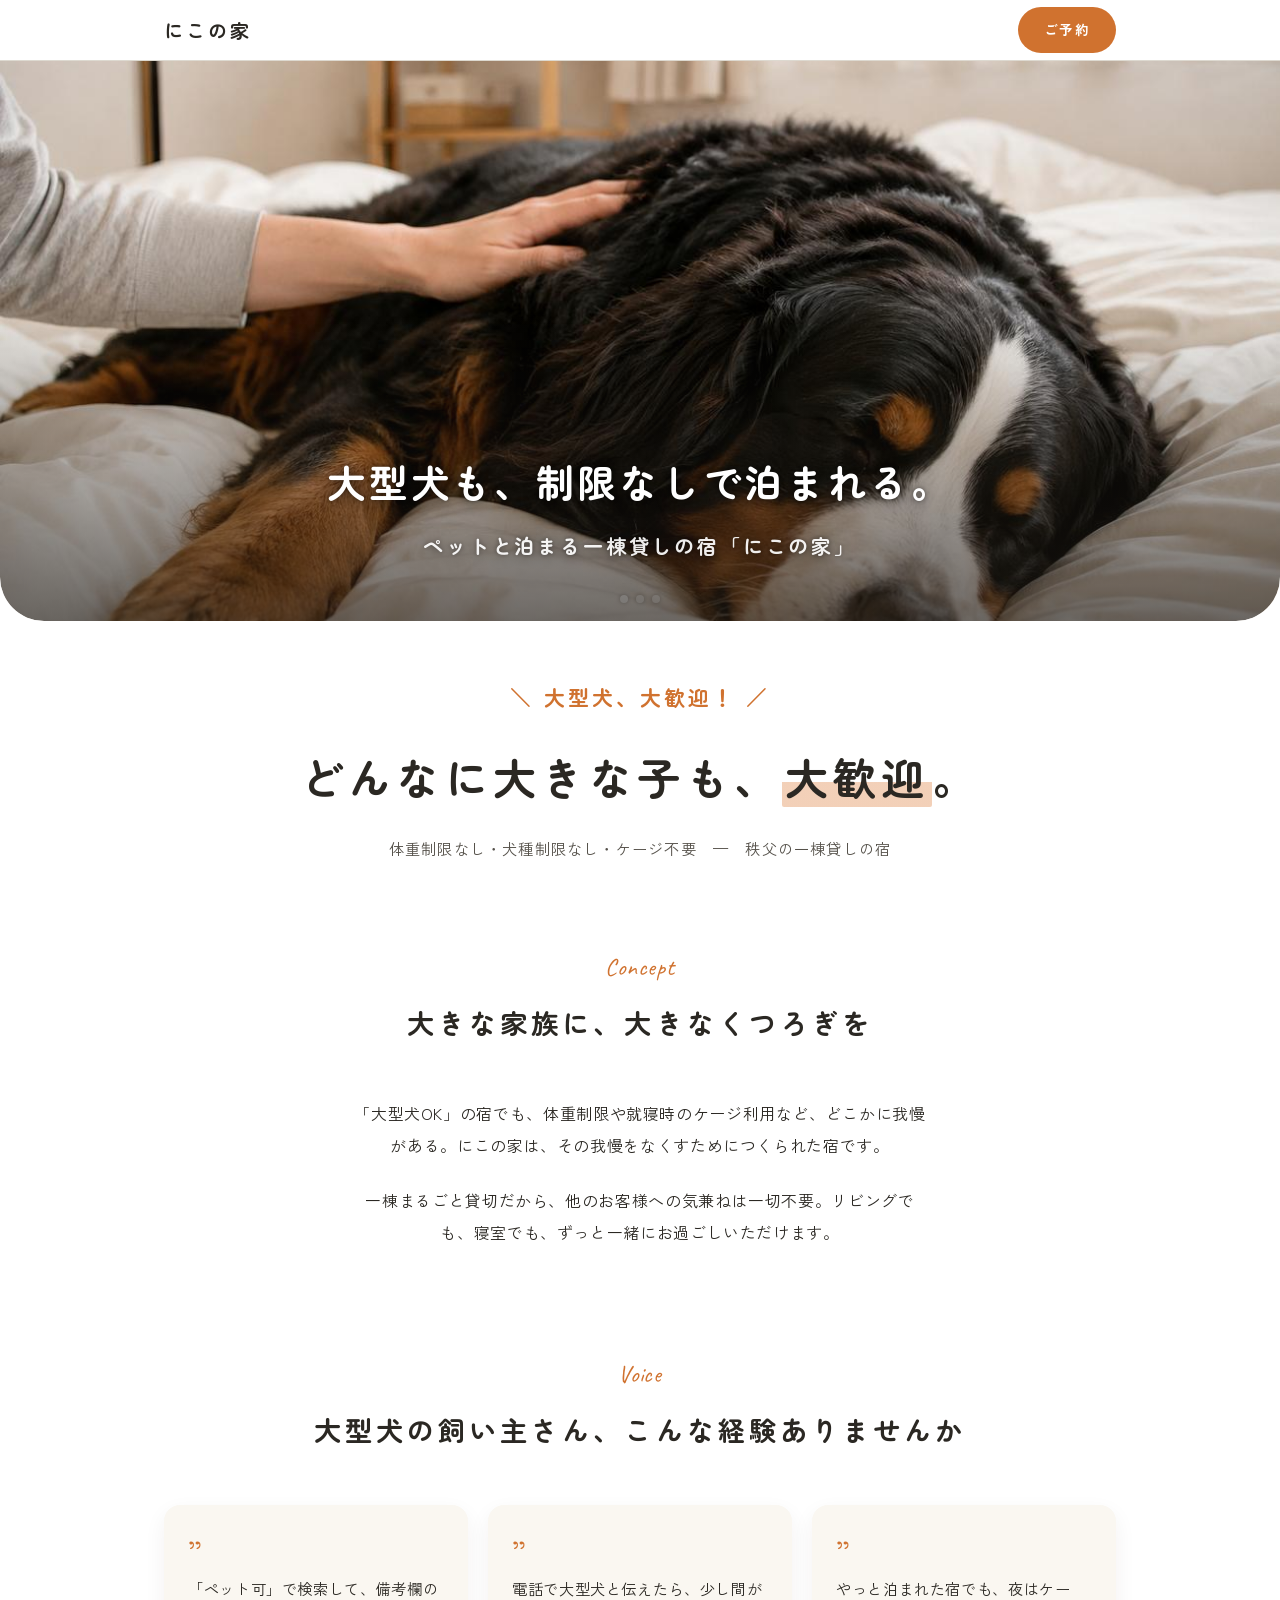
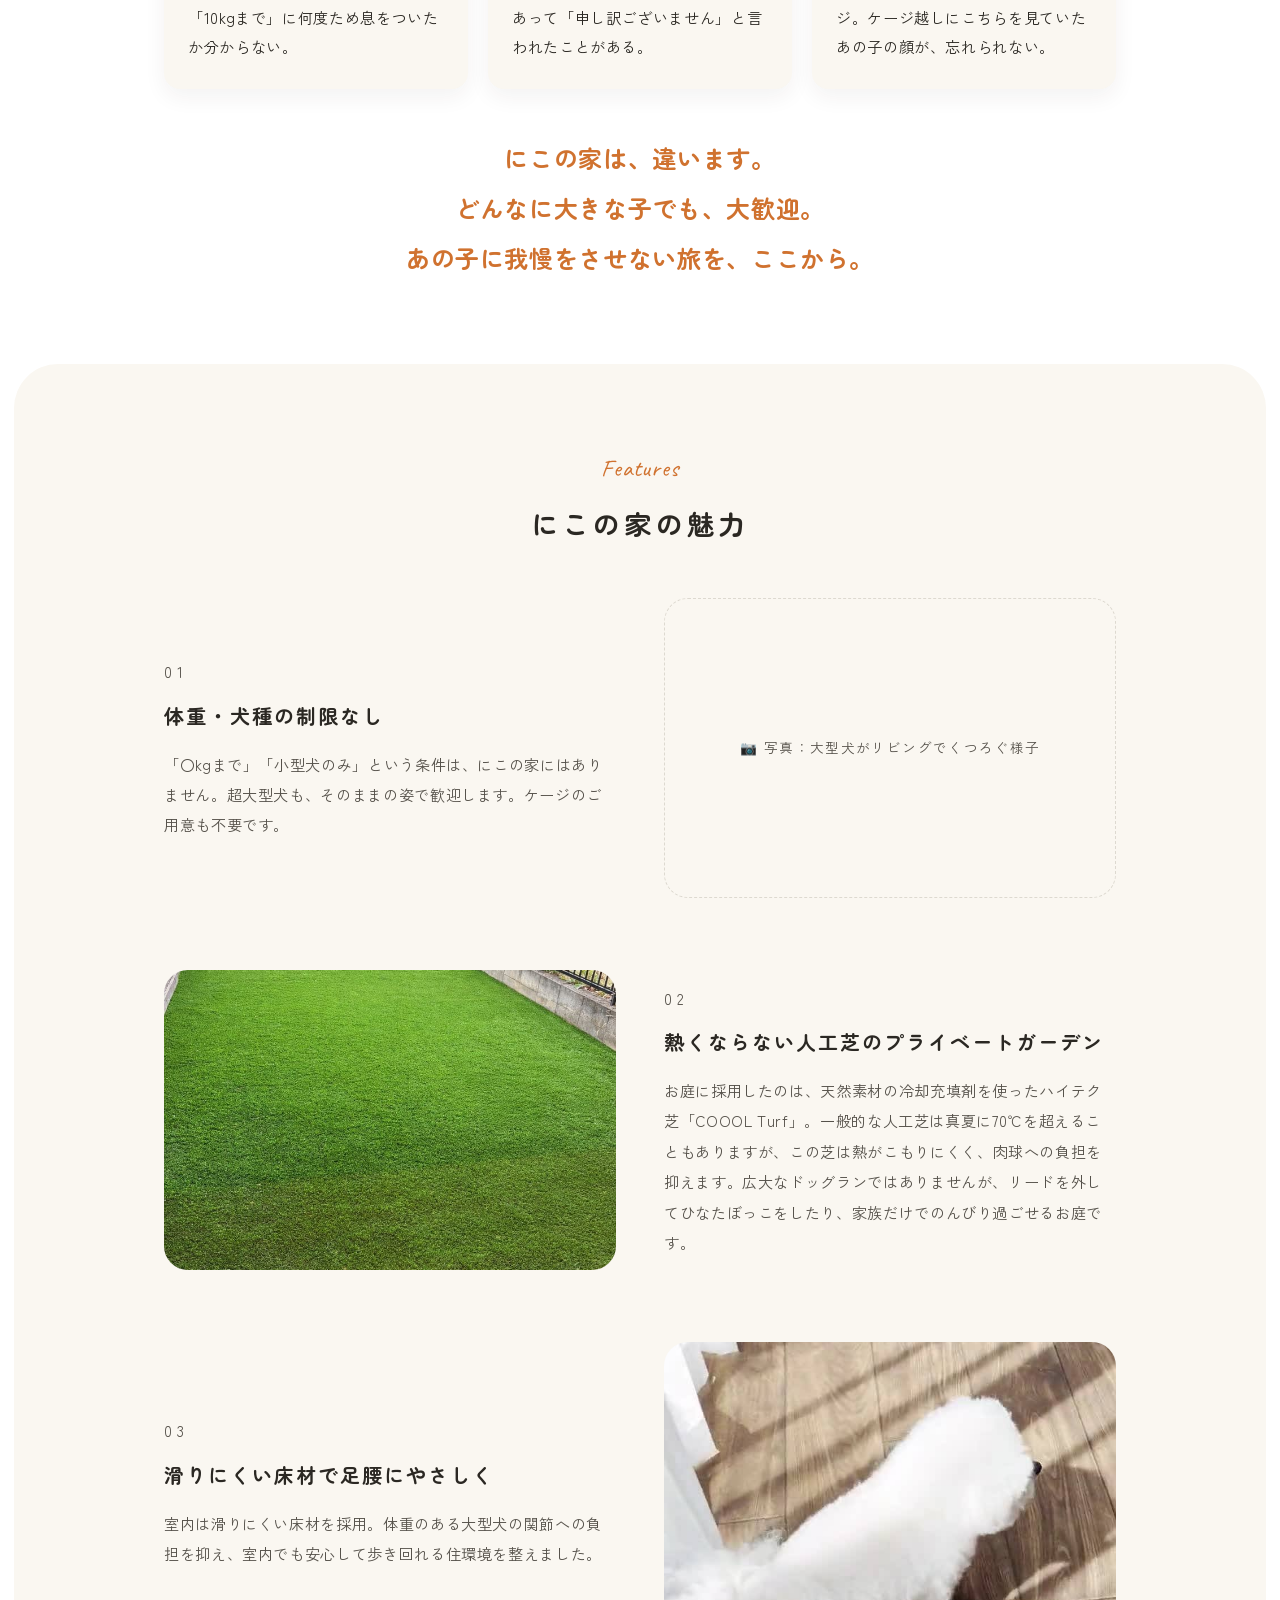
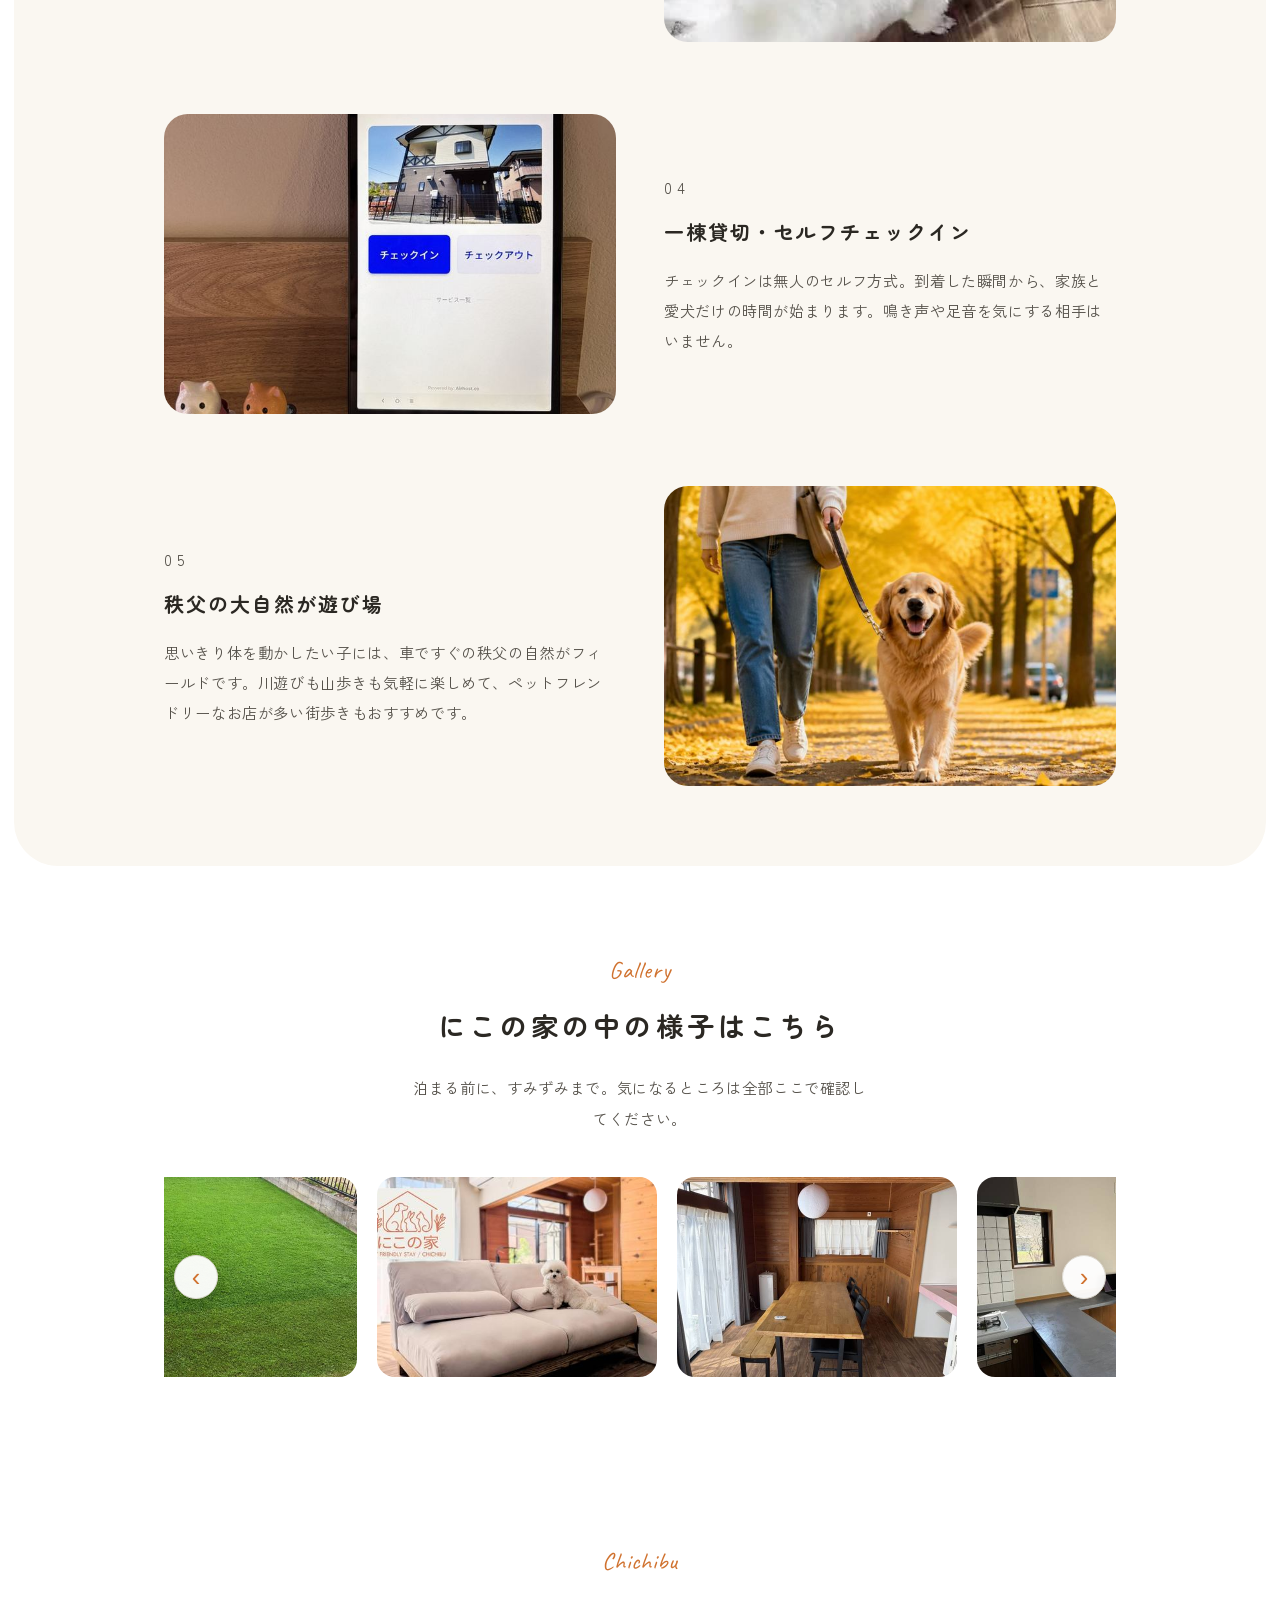
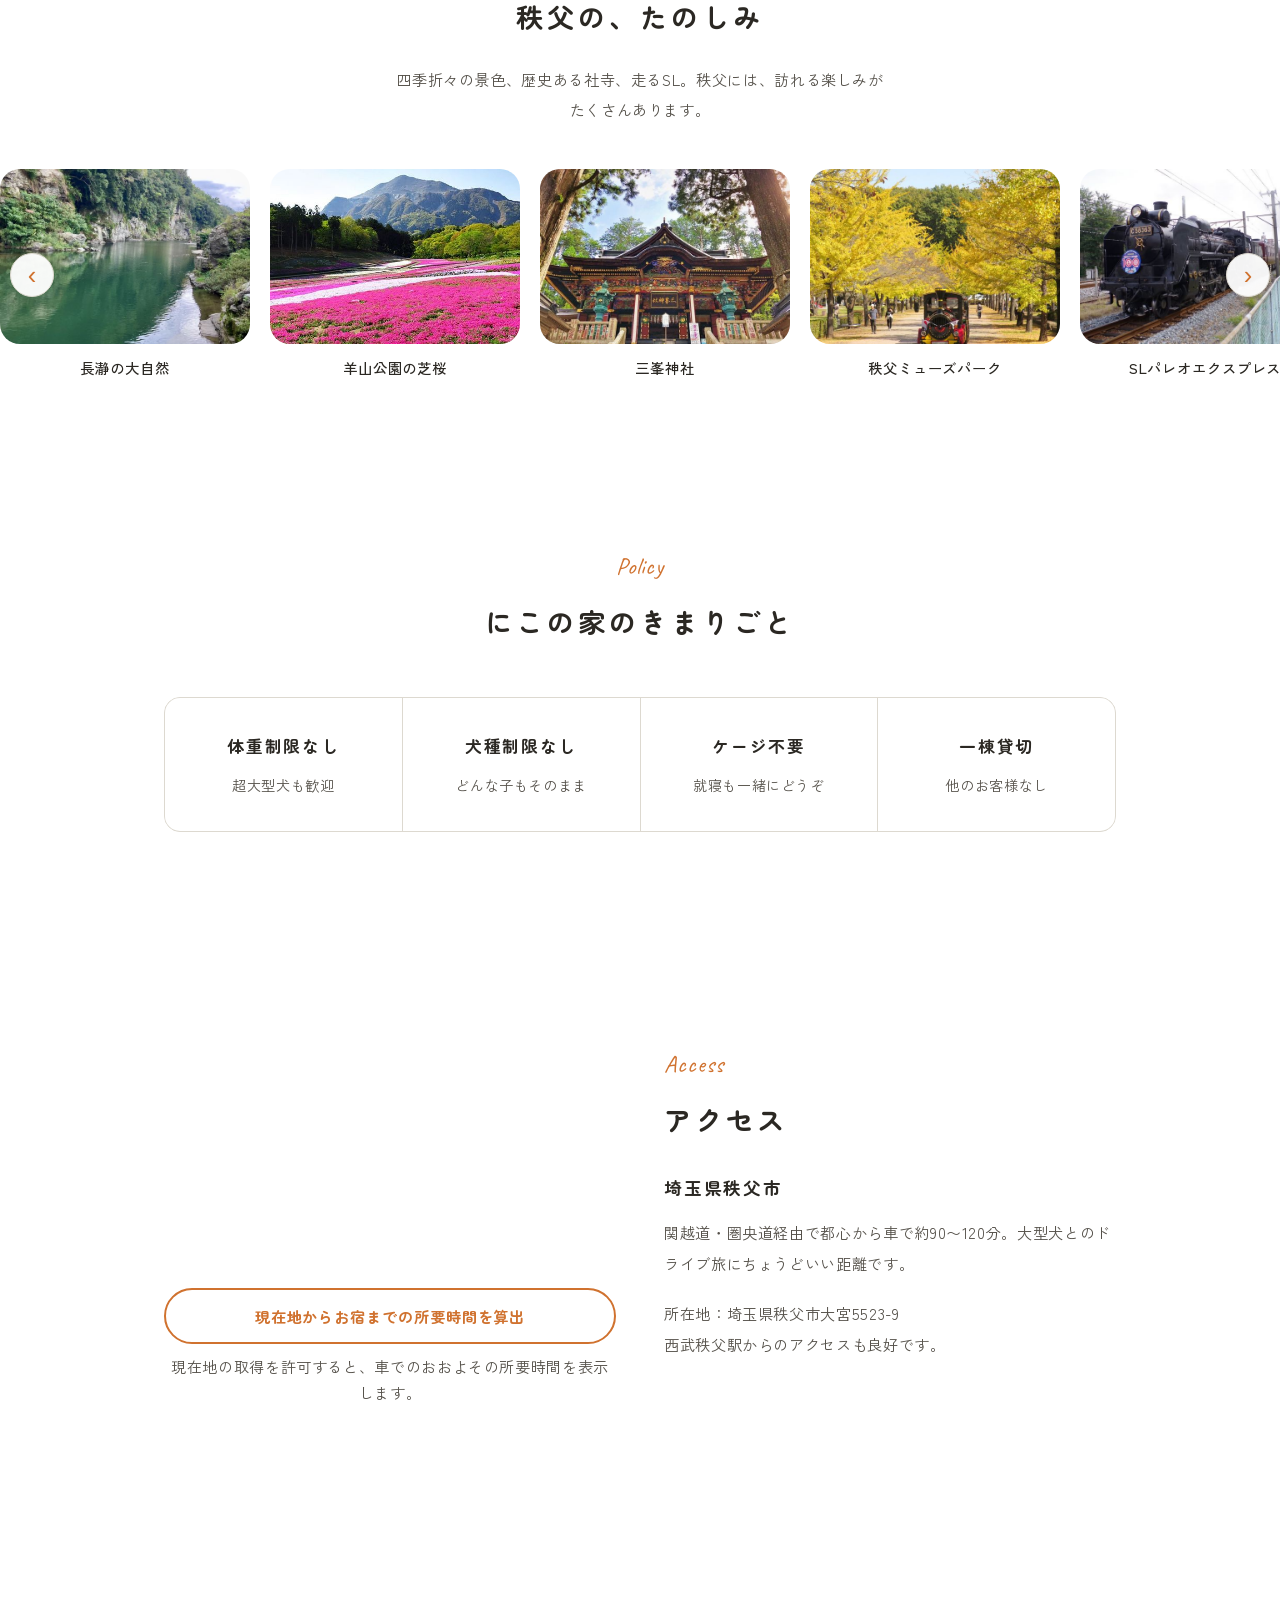
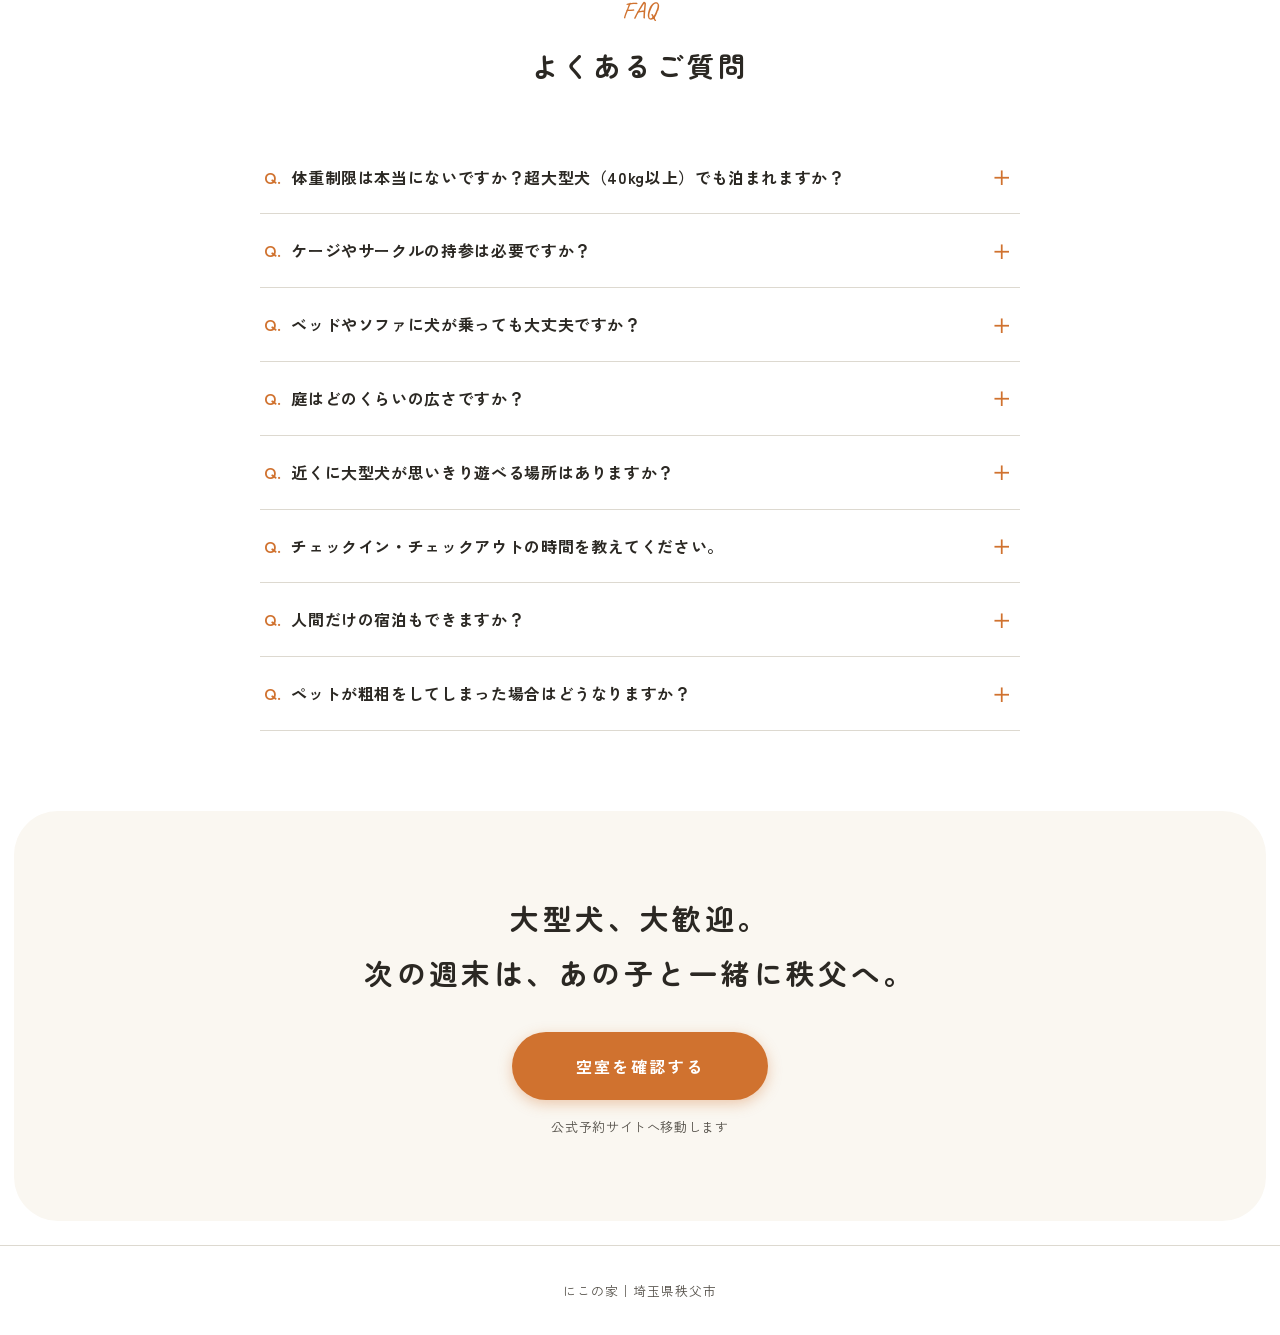
==== commit ff328925: "秩父スポットの距離を実測値に修正、施設座標を4ページで統一（N-013・N-027） 代表決裁 2026-09-06（QUESTIONS.md）に基づく実装。  N-013: index.html の" ====
--- a/lp/lp1_large-dogs.html
+++ b/lp/lp1_large-dogs.html
@@ -218,8 +218,8 @@
   },
   "geo": {
     "@type": "GeoCoordinates",
-    "latitude": 35.9924,
-    "longitude": 139.0855
+    "latitude": 36.010303,
+    "longitude": 139.093028
   },
   "url": "https://nicoshouse.airhost.co/ja",
   "petsAllowed": true,
@@ -512,7 +512,7 @@
       box=document.getElementById('routeResult'), tEl=document.getElementById('rrTime'),
       dEl=document.getElementById('rrDist'), link=document.getElementById('rrLink');
   if(!btn) return;
-  var DLAT=35.992400, DLNG=139.085500, ADDR=encodeURIComponent('埼玉県秩父市大宮5523-9');
+  var DLAT=36.010303, DLNG=139.093028, ADDR=encodeURIComponent('埼玉県秩父市大宮5523-9');
 
   function hav(a,b,c,d){var R=6371,r=Math.PI/180,x=(c-a)*r,y=(d-b)*r,
     h=Math.sin(x/2)*Math.sin(x/2)+Math.cos(a*r)*Math.cos(c*r)*Math.sin(y/2)*Math.sin(y/2);
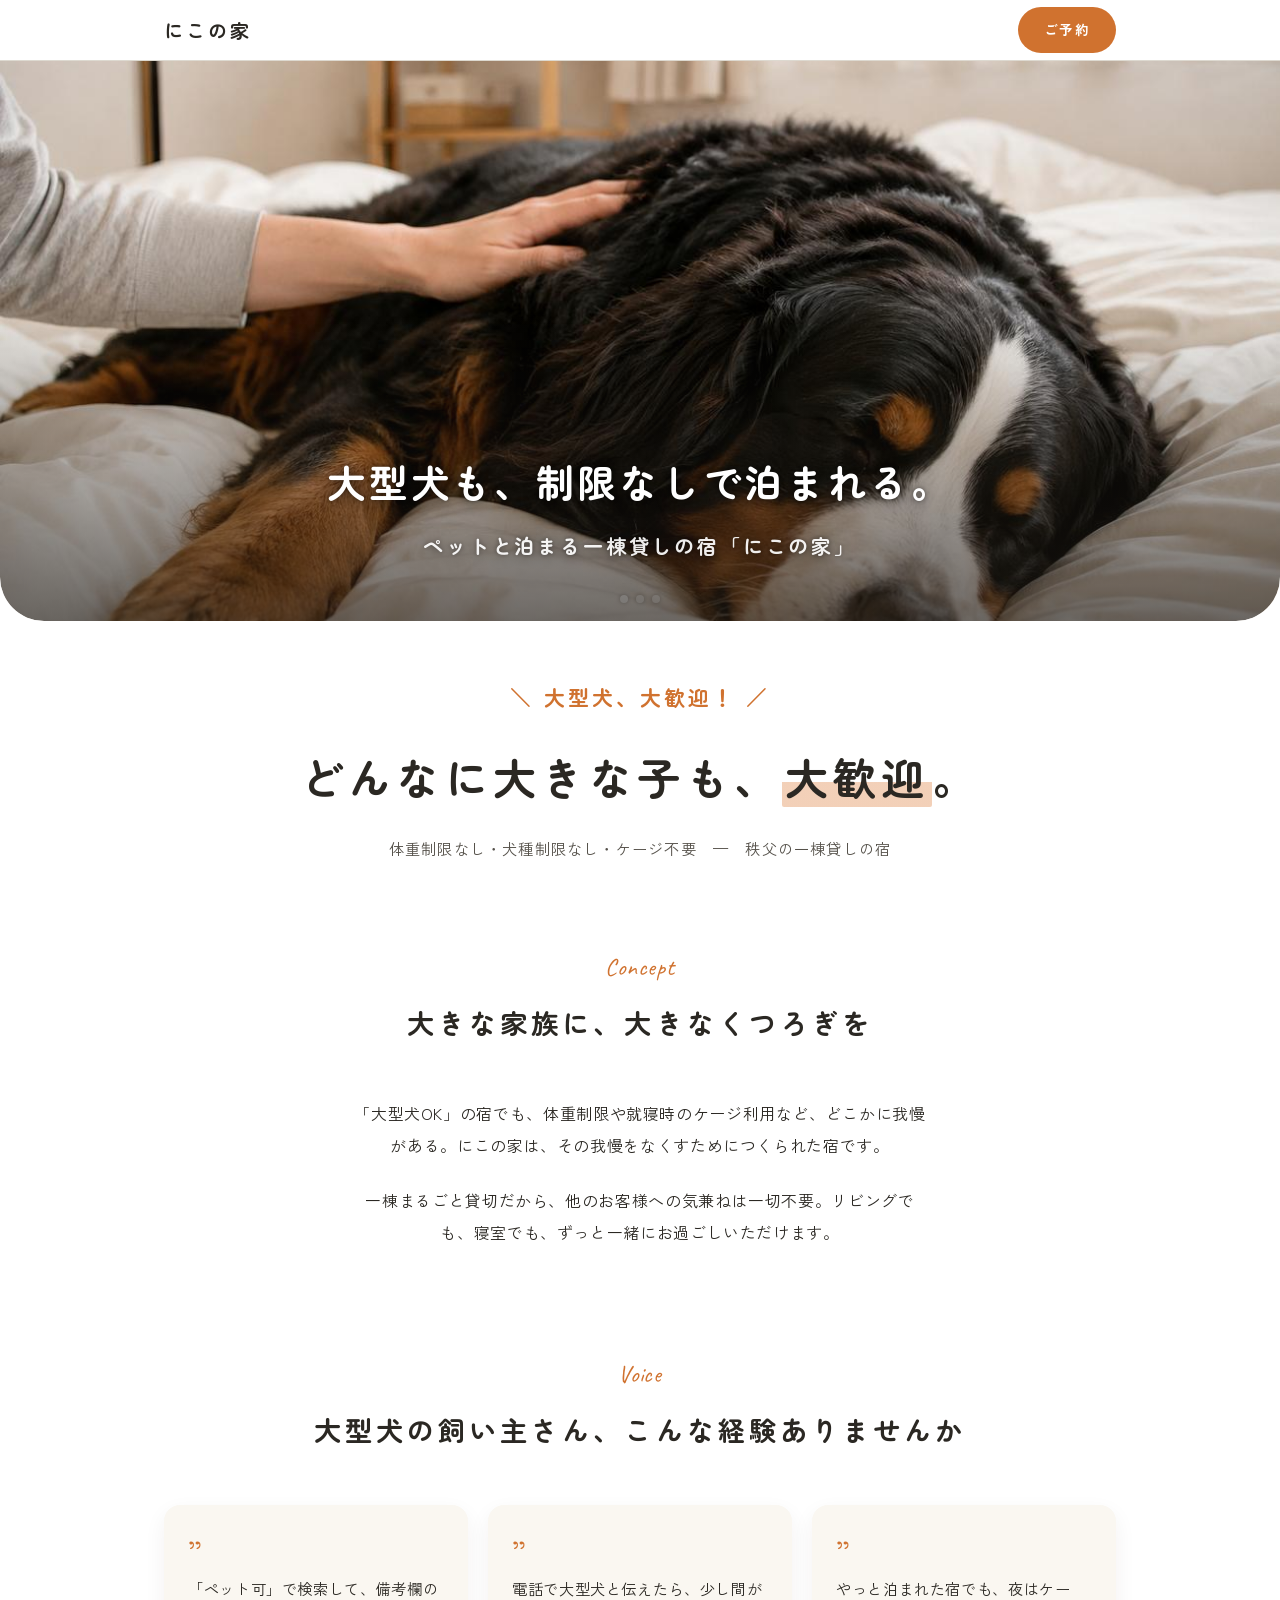
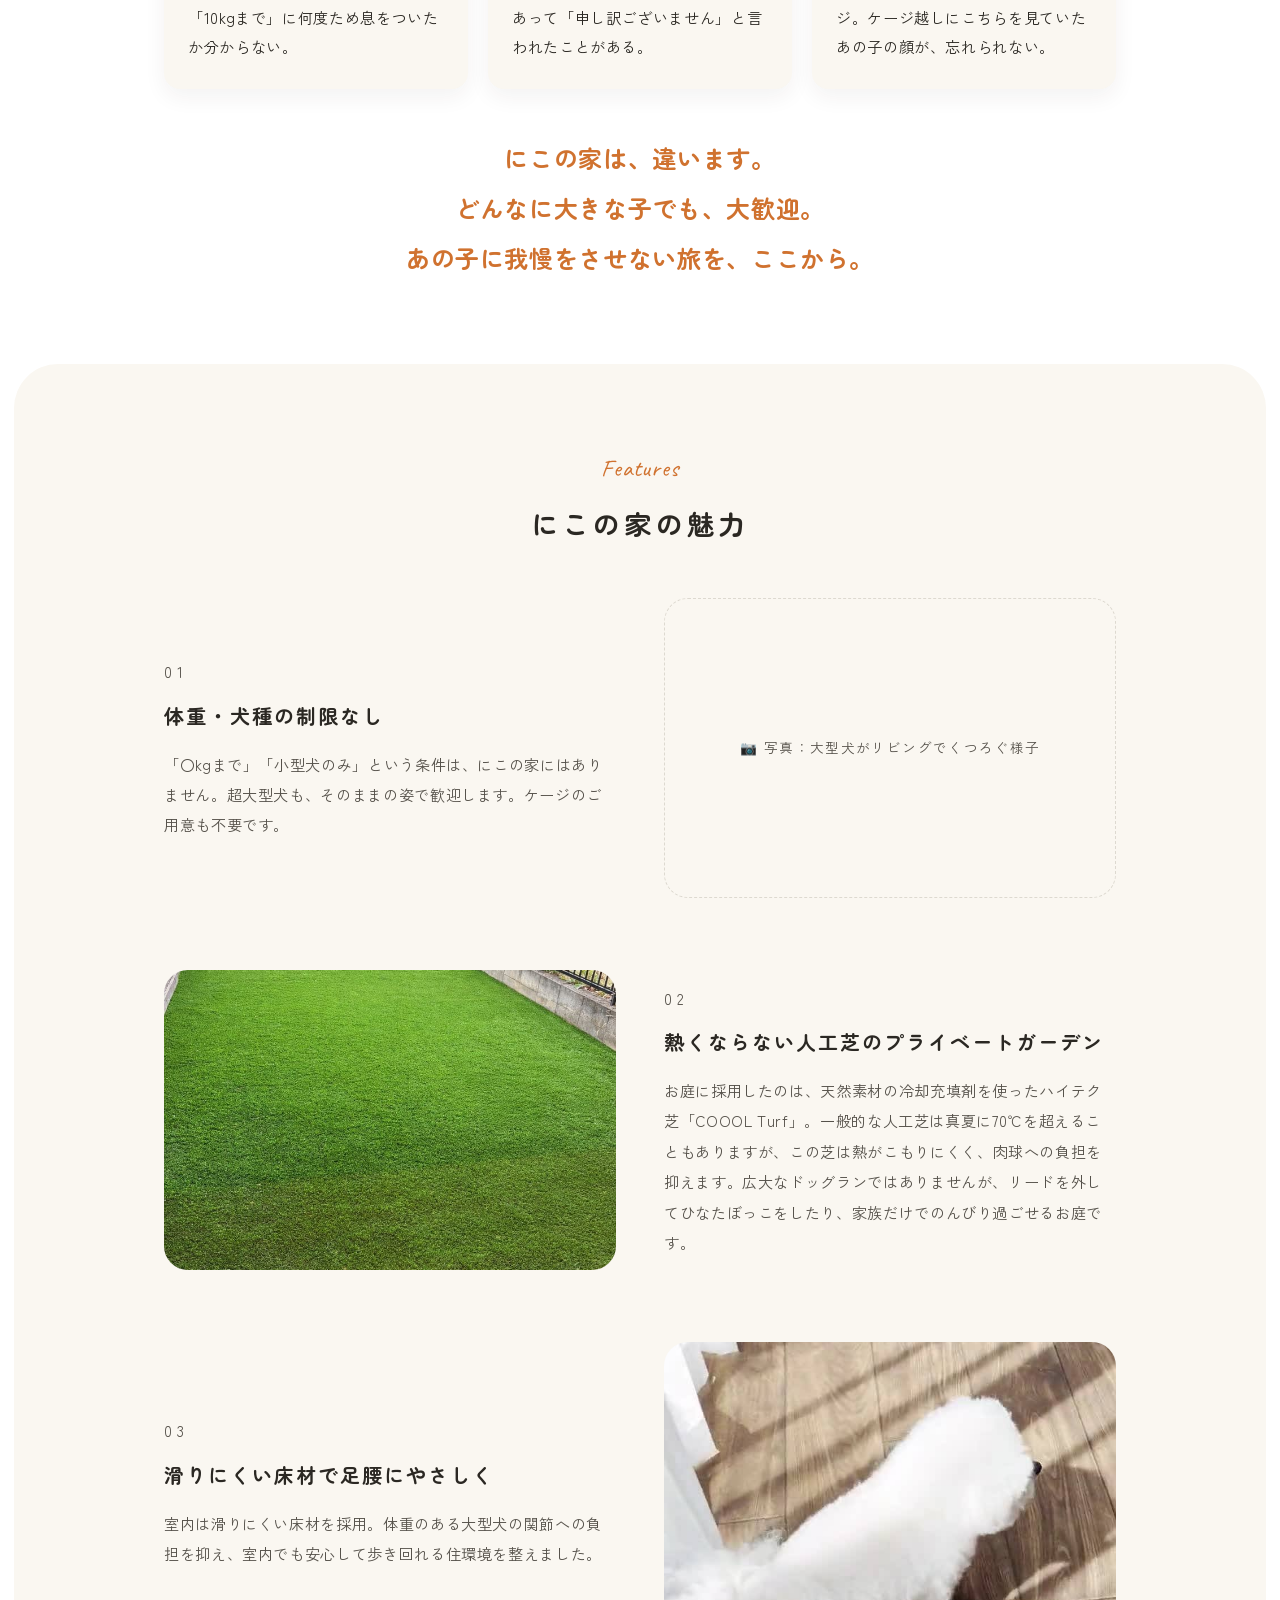
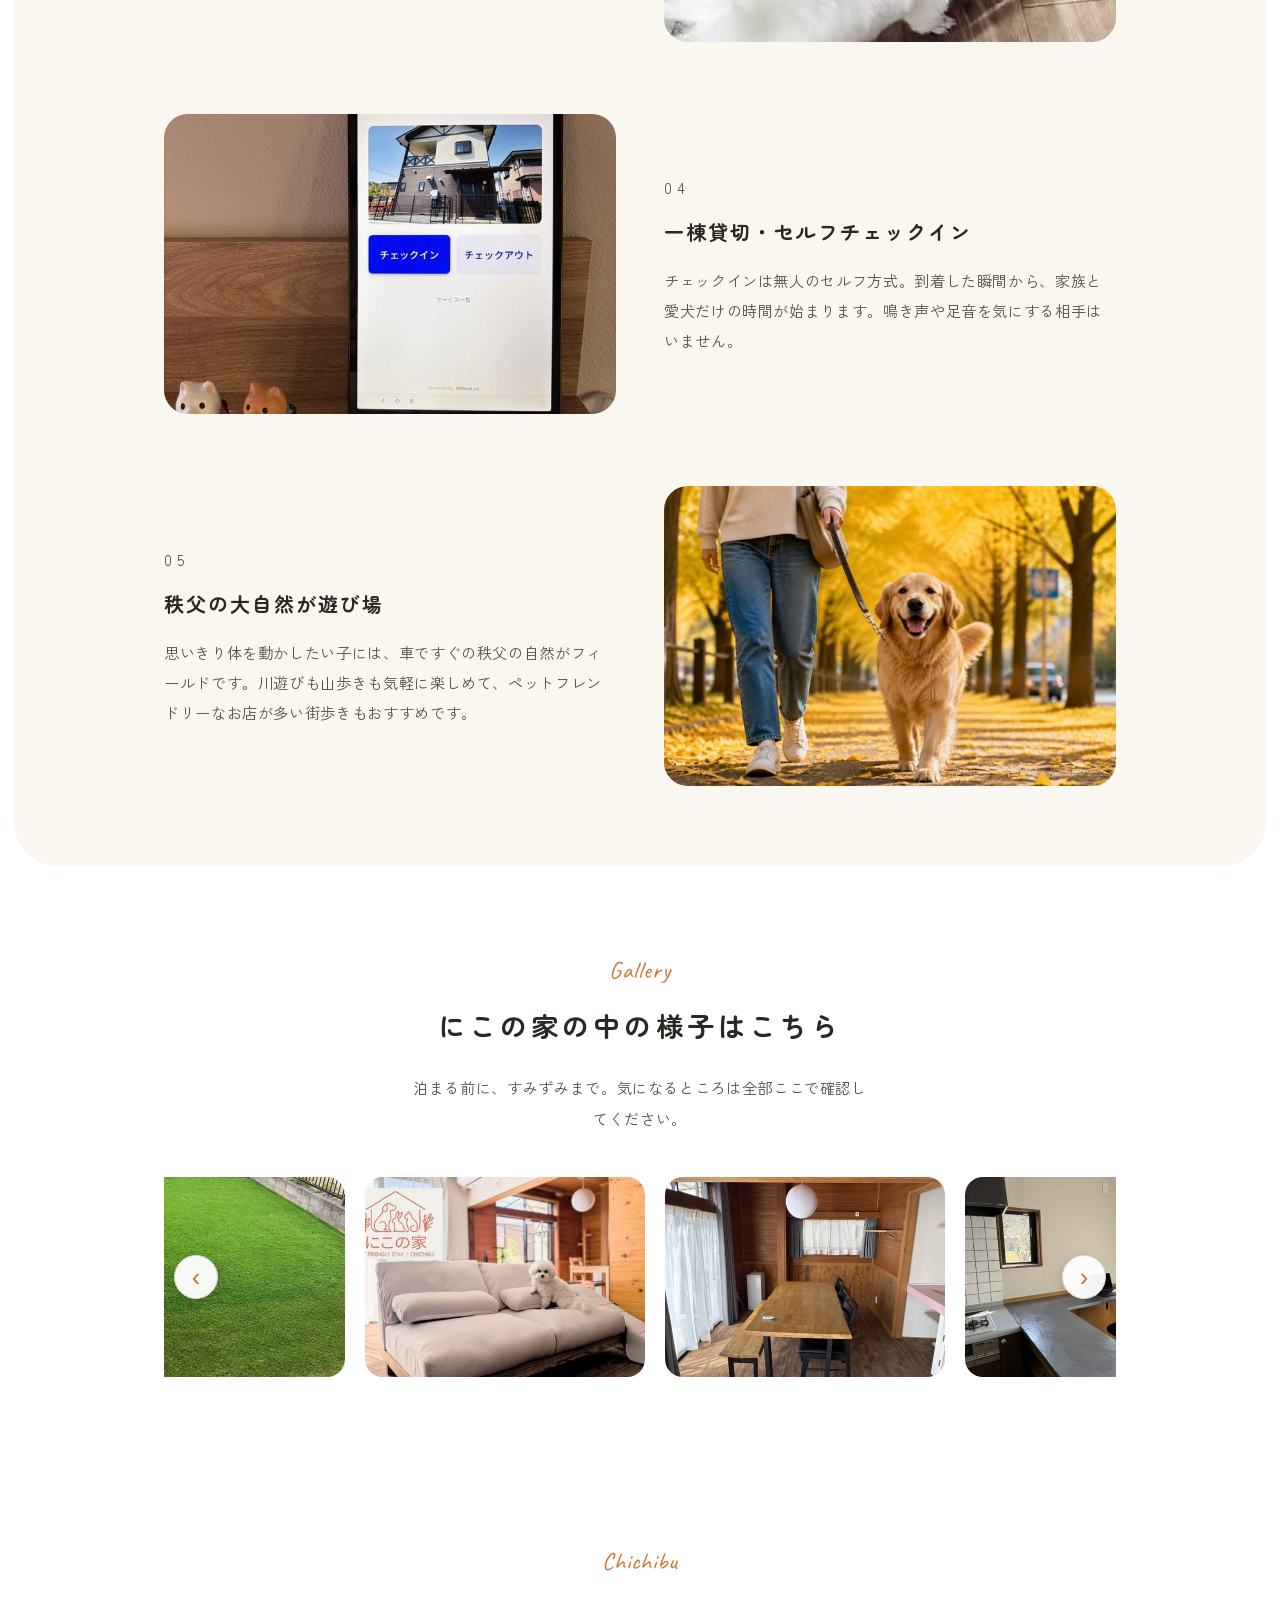
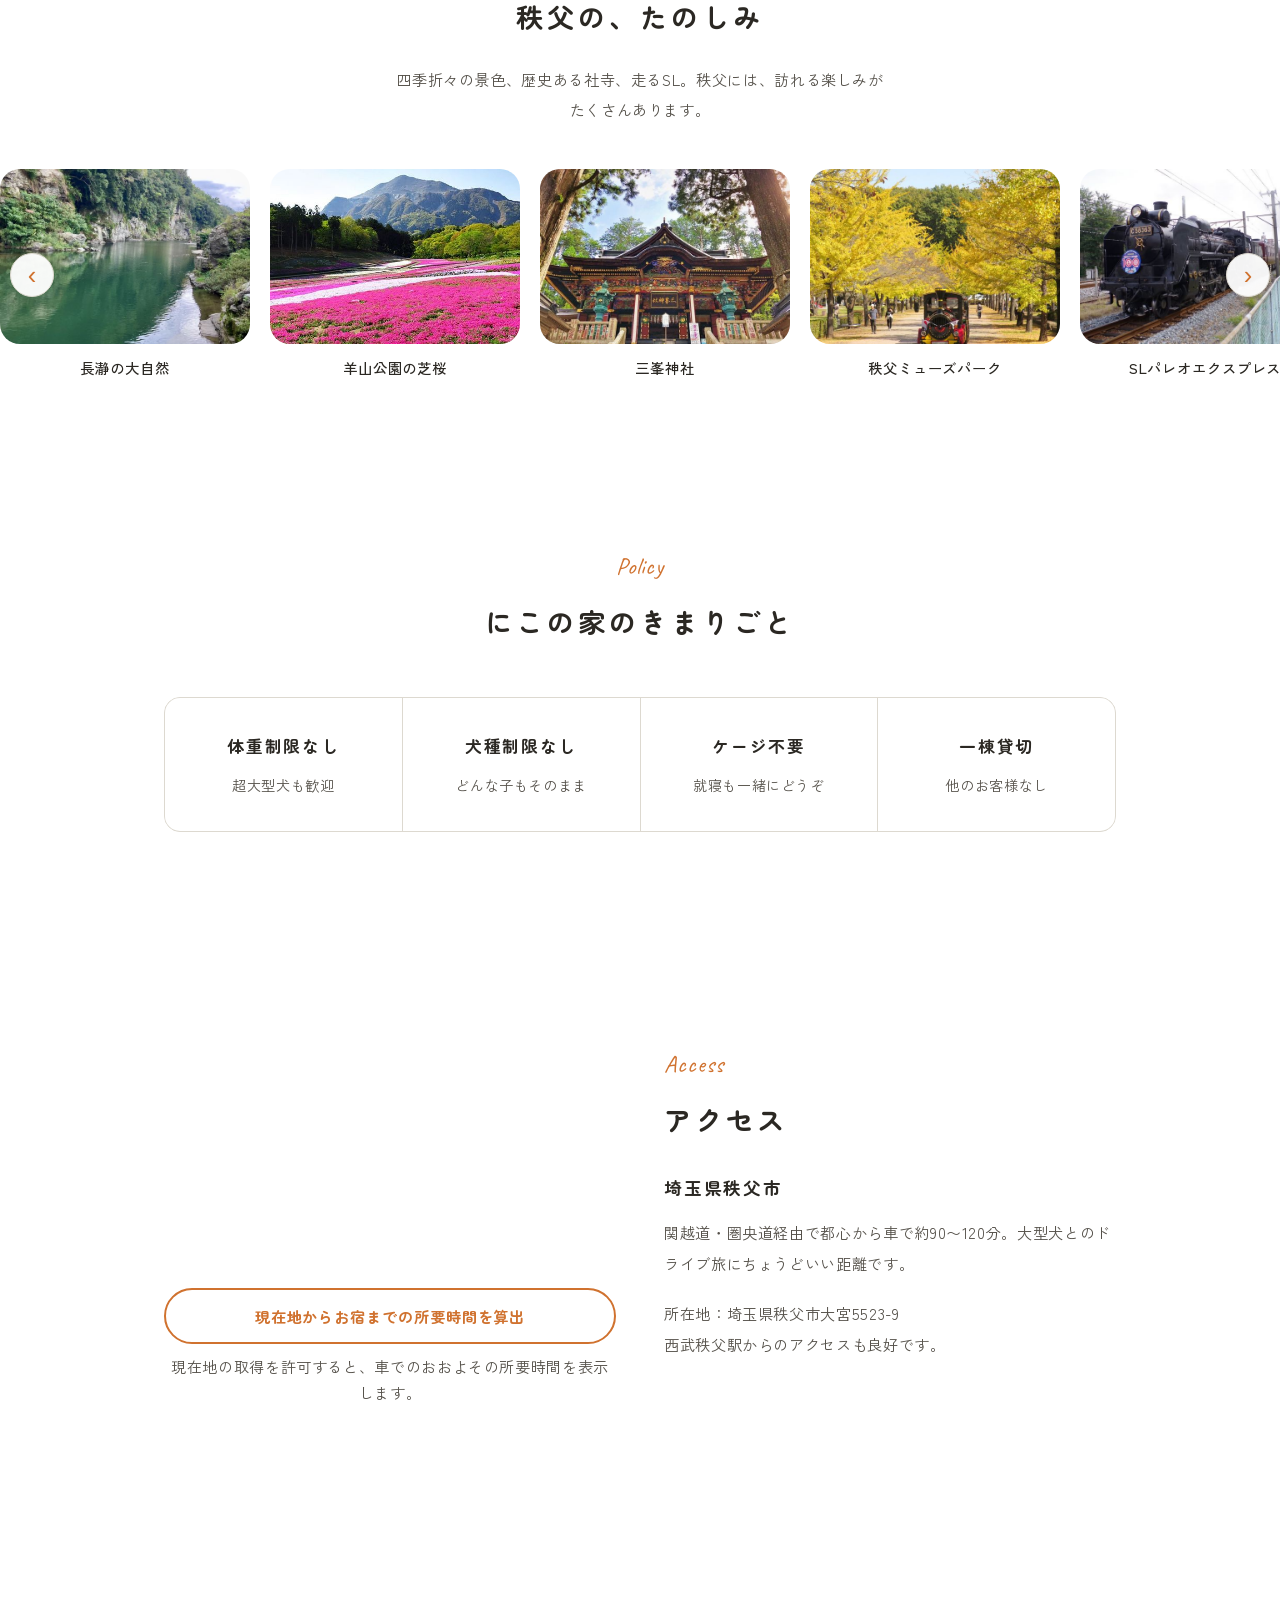
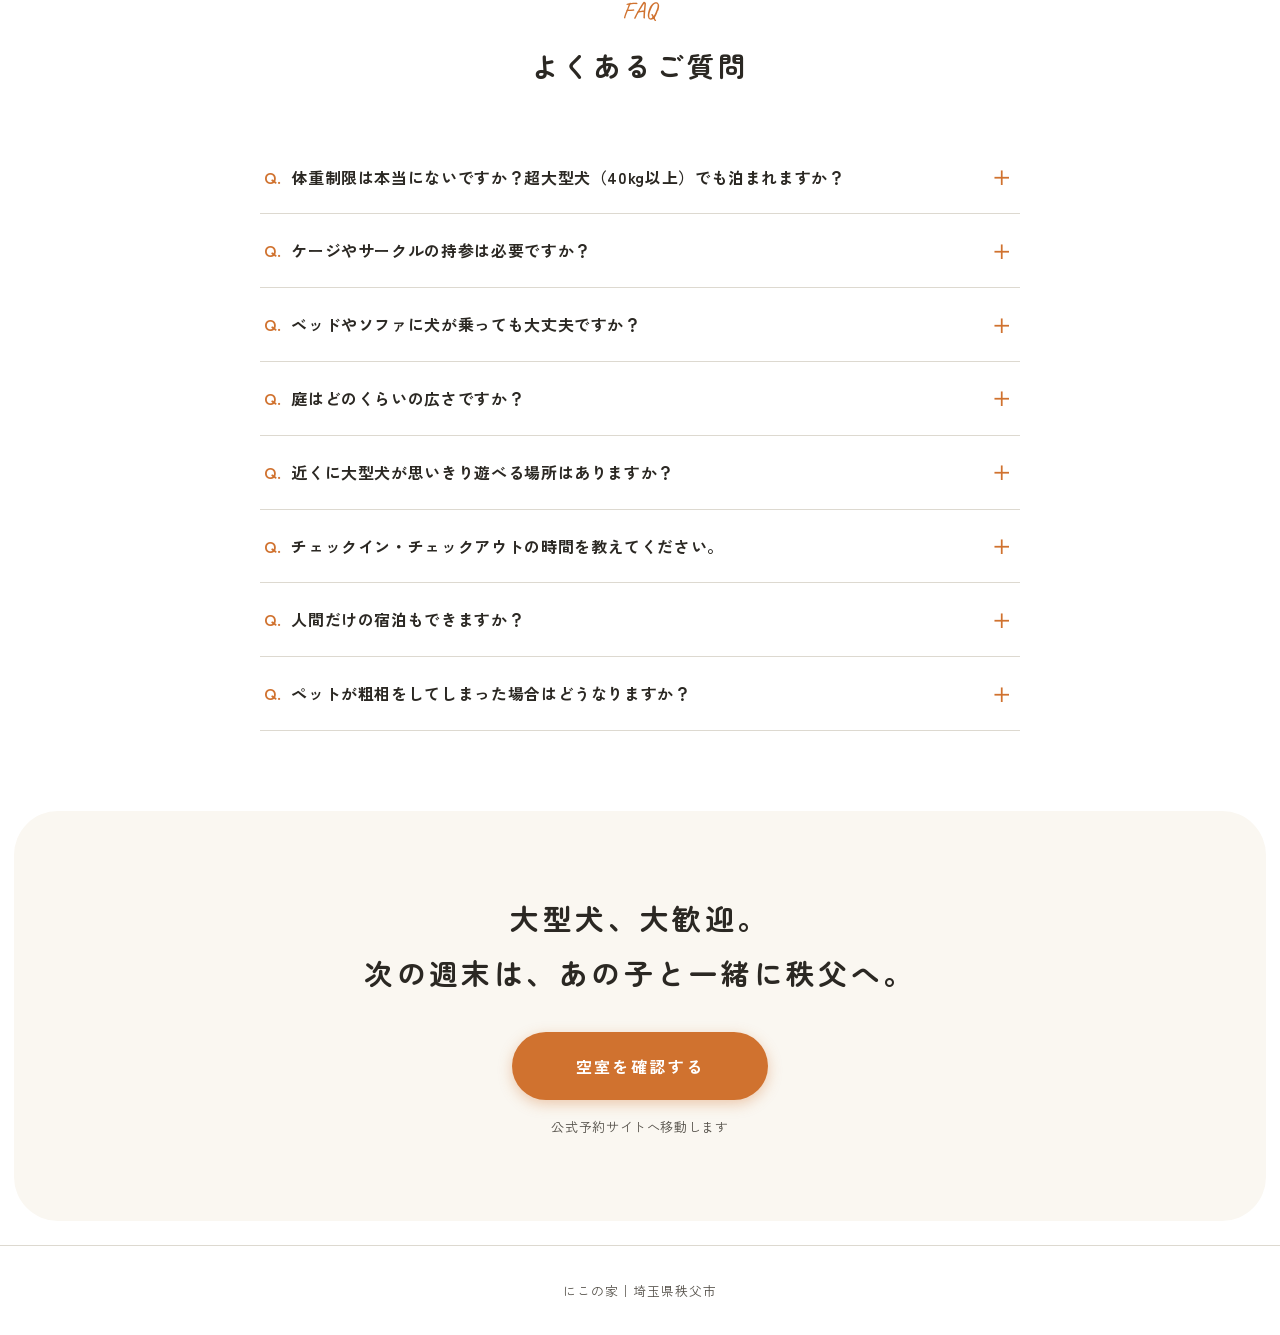
==== commit 16557dff: "4ページにファビコン・apple-touch-iconの参照を追加（N-028） LP3種は <head> に rel="icon" と rel="apple-touch-icon" を新規追加。 l" ====
--- a/lp/lp1_large-dogs.html
+++ b/lp/lp1_large-dogs.html
@@ -15,6 +15,8 @@
 <meta name="color-scheme" content="light only">
 <title>にこの家｜大型犬と泊まれる宿・秩父（体重・犬種制限なし）</title>
 <meta name="description" content="体重制限なし・犬種制限なし・ケージ不要。大型犬とのびのび過ごせる秩父の一棟貸しの宿「にこの家」。">
+<link rel="icon" href="../images/favicon.ico">
+<link rel="apple-touch-icon" href="../images/apple-touch-icon.png">
 <link rel="preconnect" href="https://fonts.googleapis.com">
 <link rel="preconnect" href="https://fonts.gstatic.com" crossorigin>
 <link href="https://fonts.googleapis.com/css2?family=Caveat:wght@600&family=Zen+Maru+Gothic:wght@500;700&family=Zen+Kaku+Gothic+New:wght@400;500;700&display=swap" rel="stylesheet">
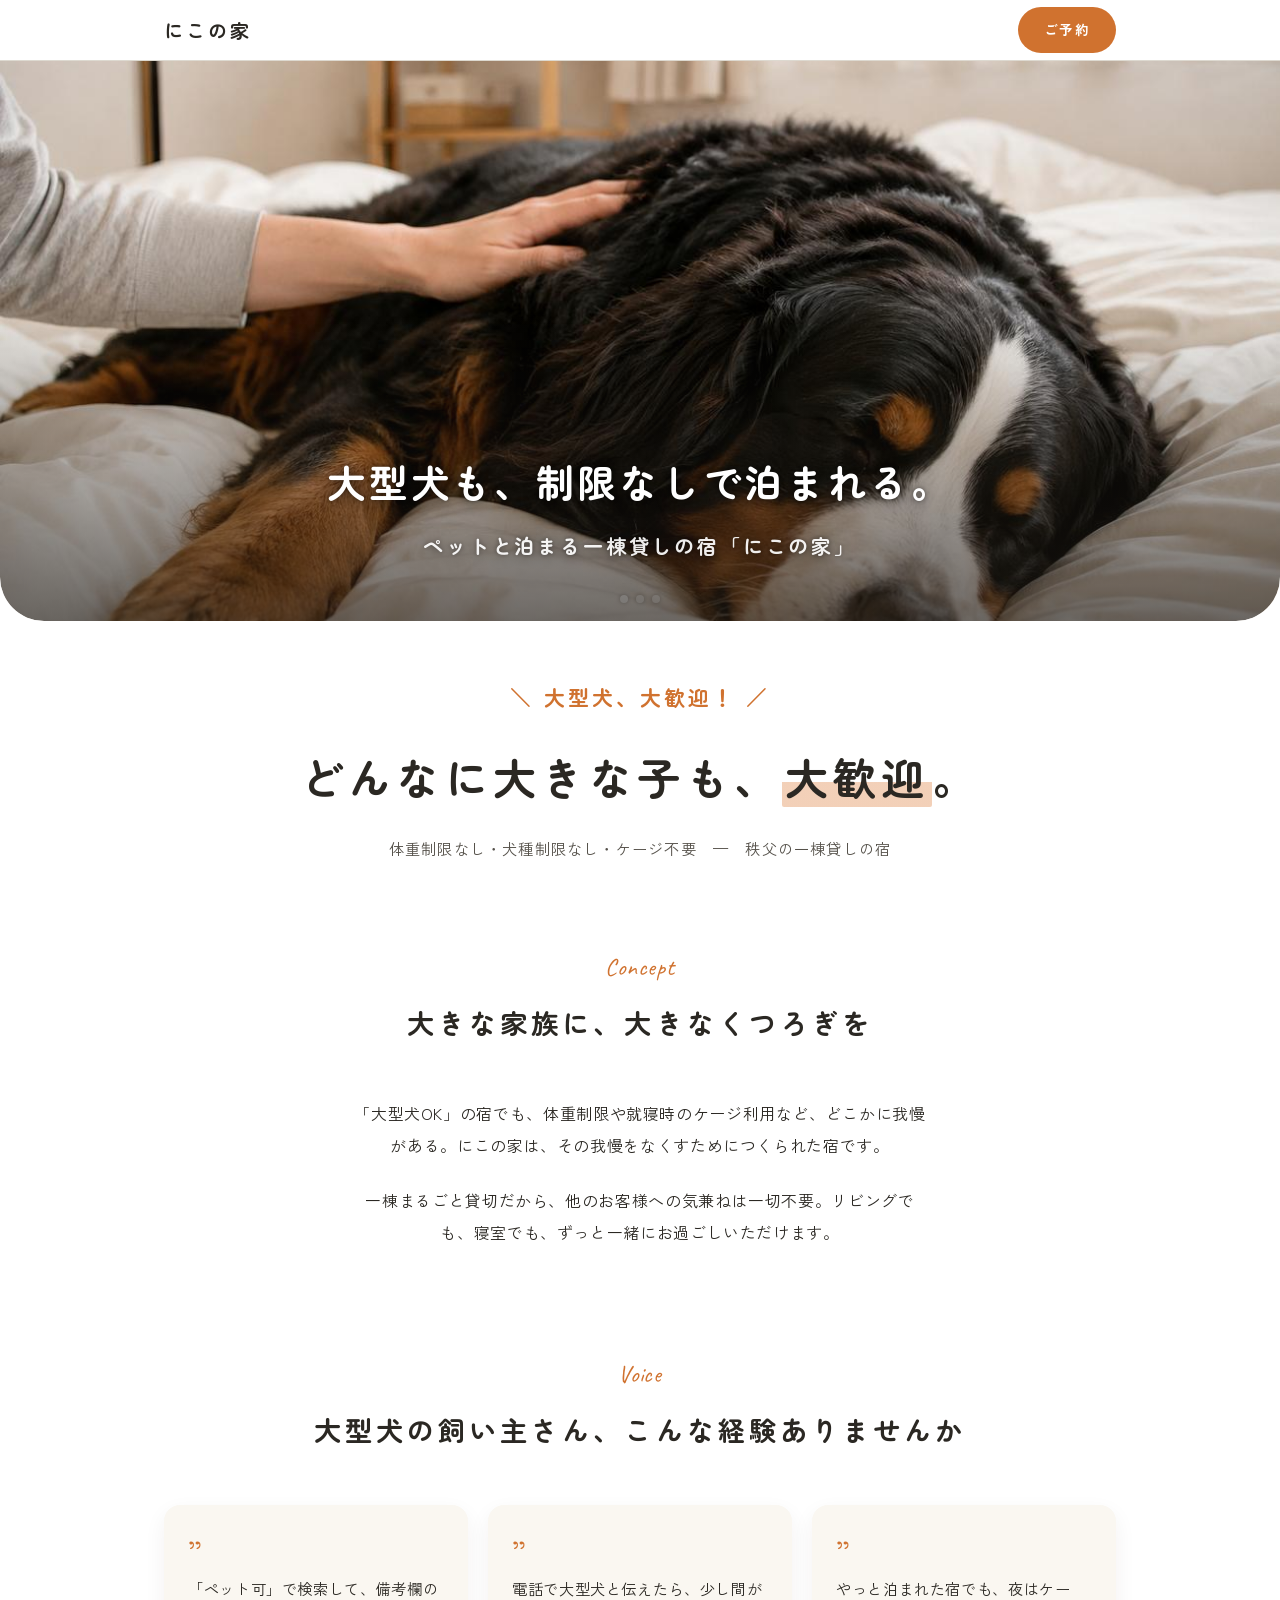
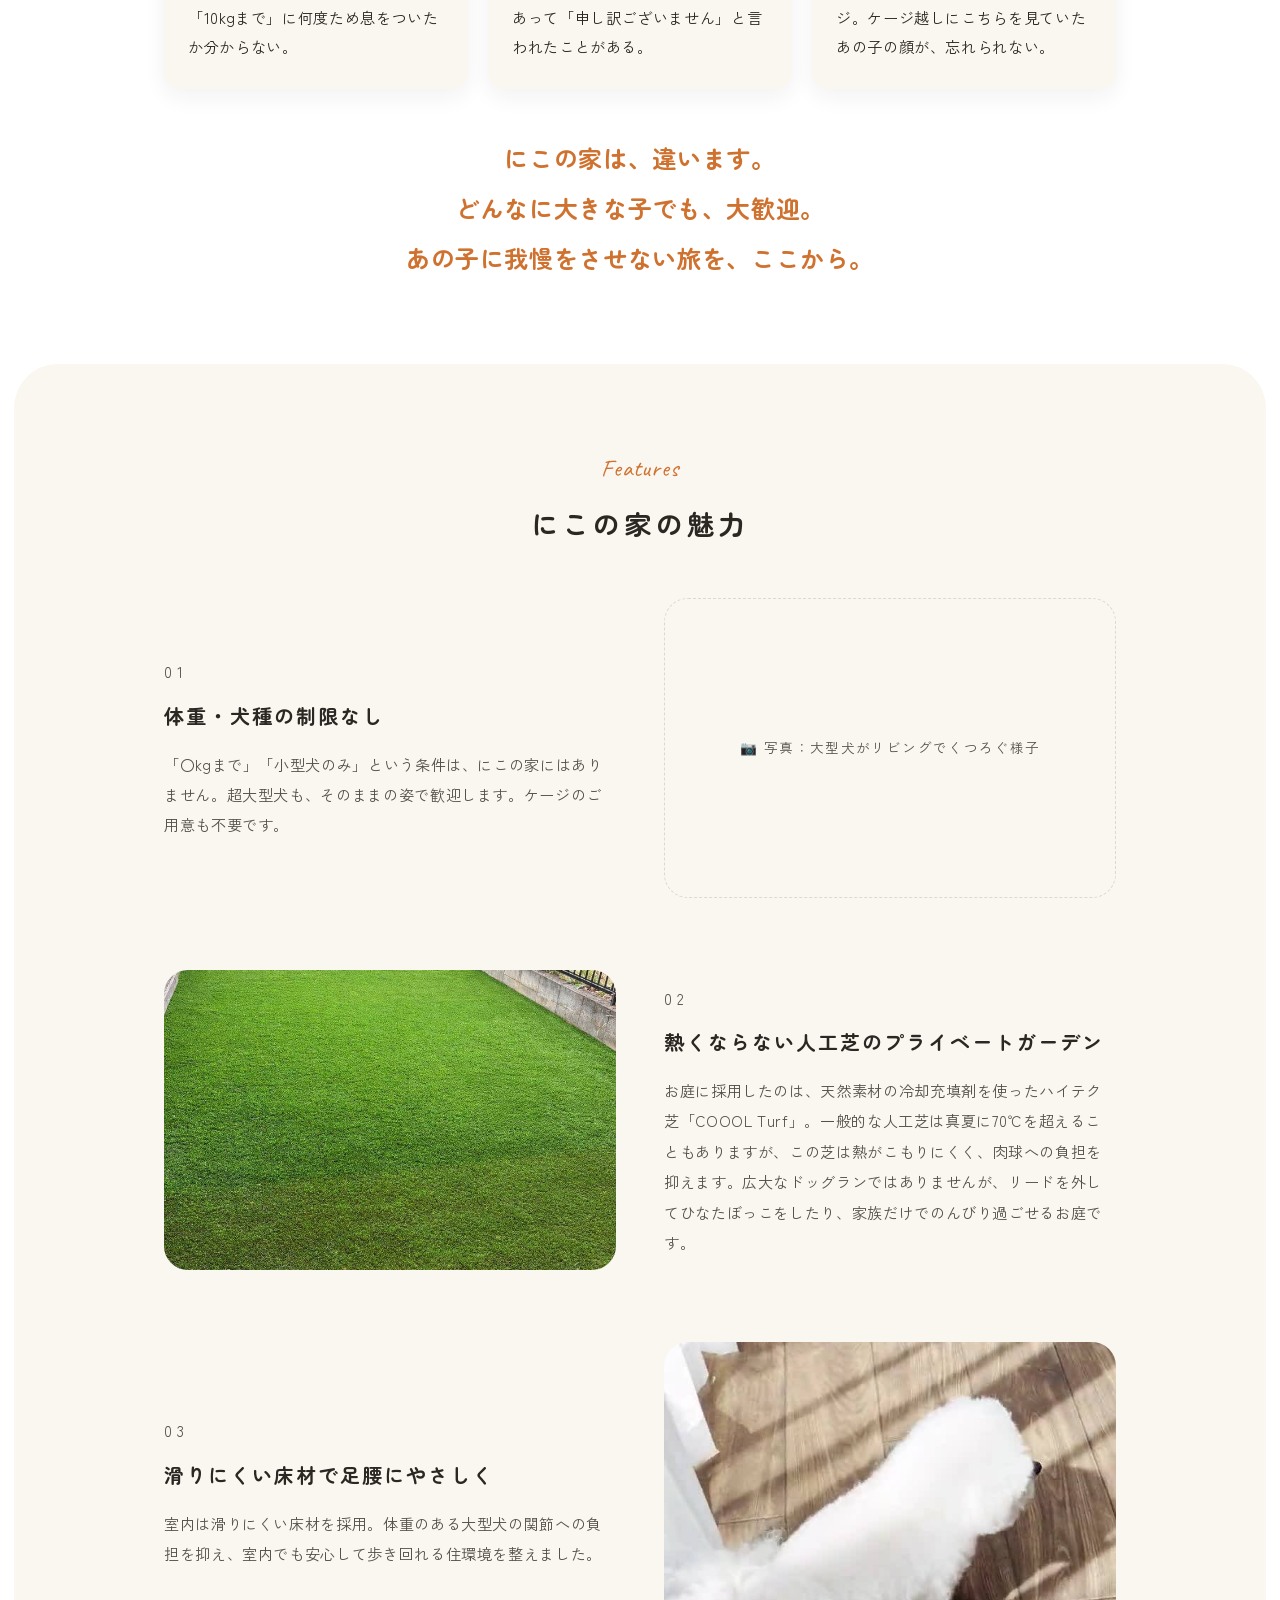
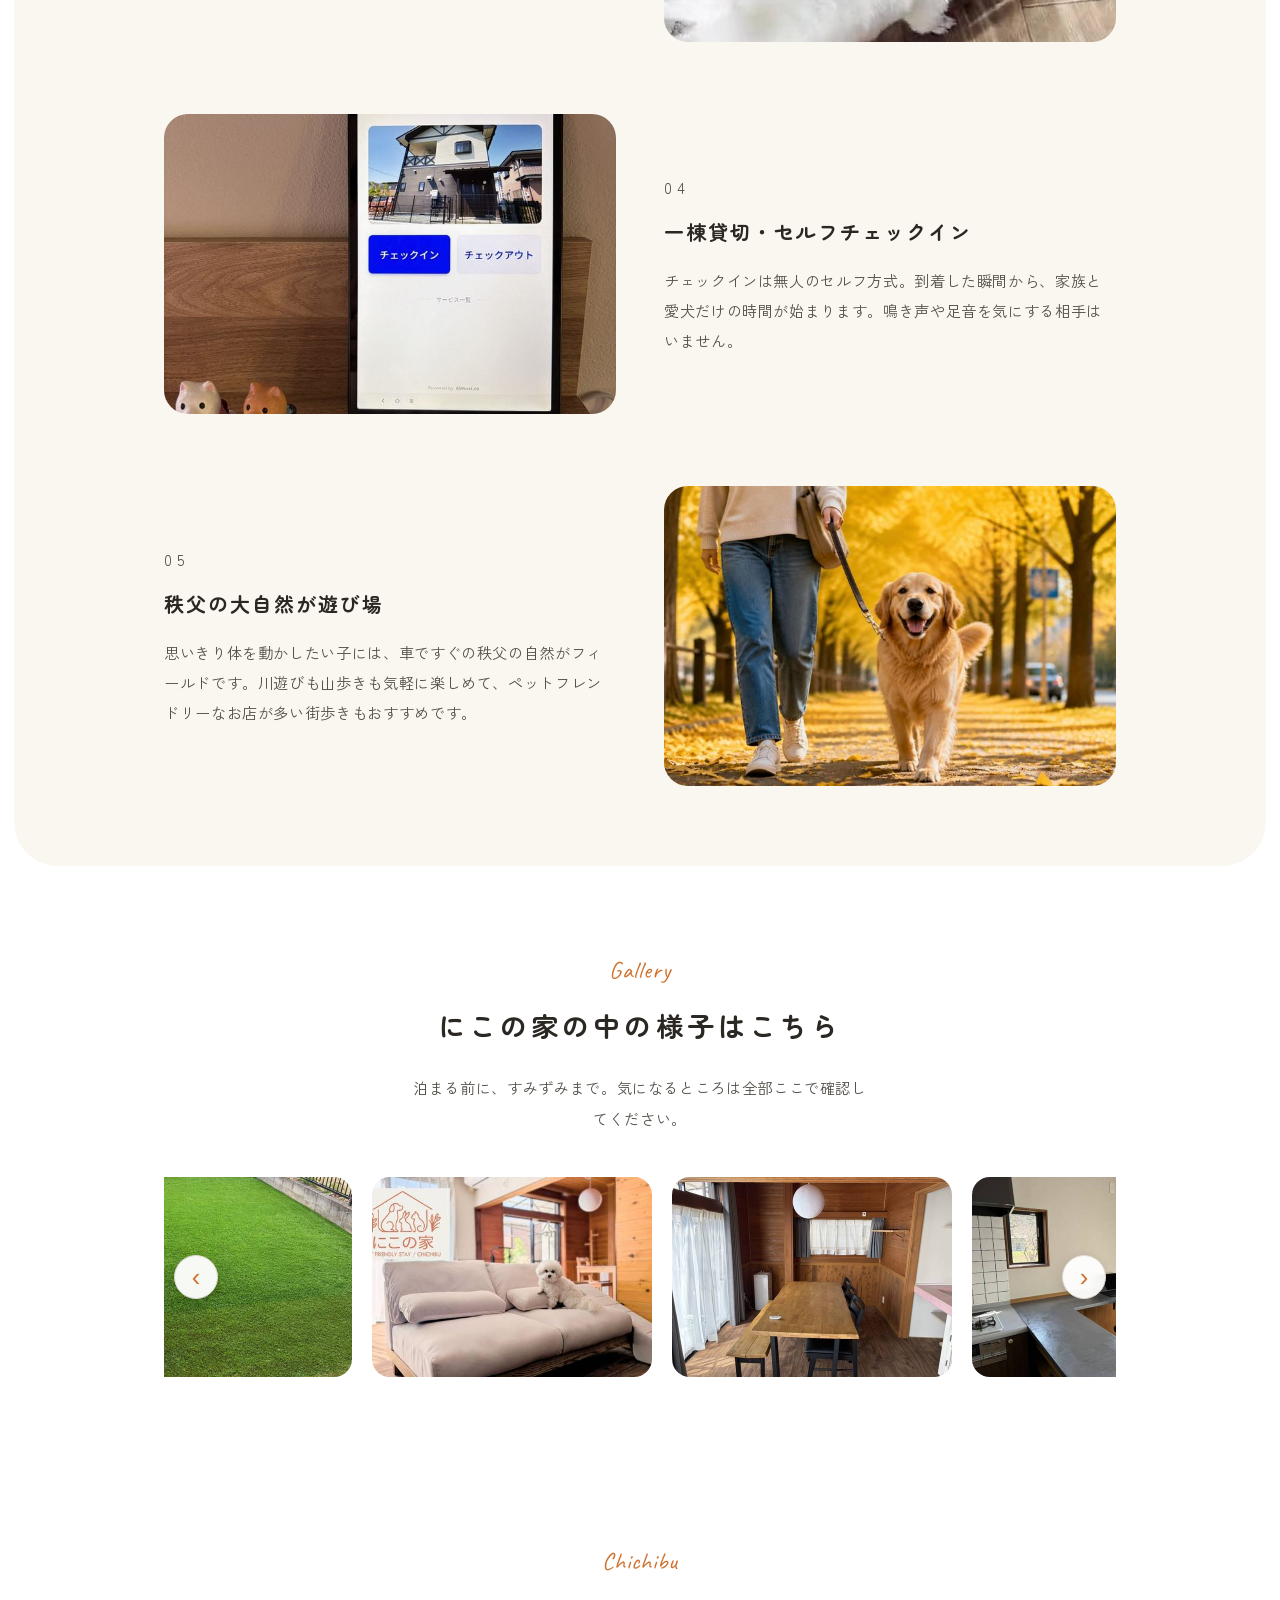
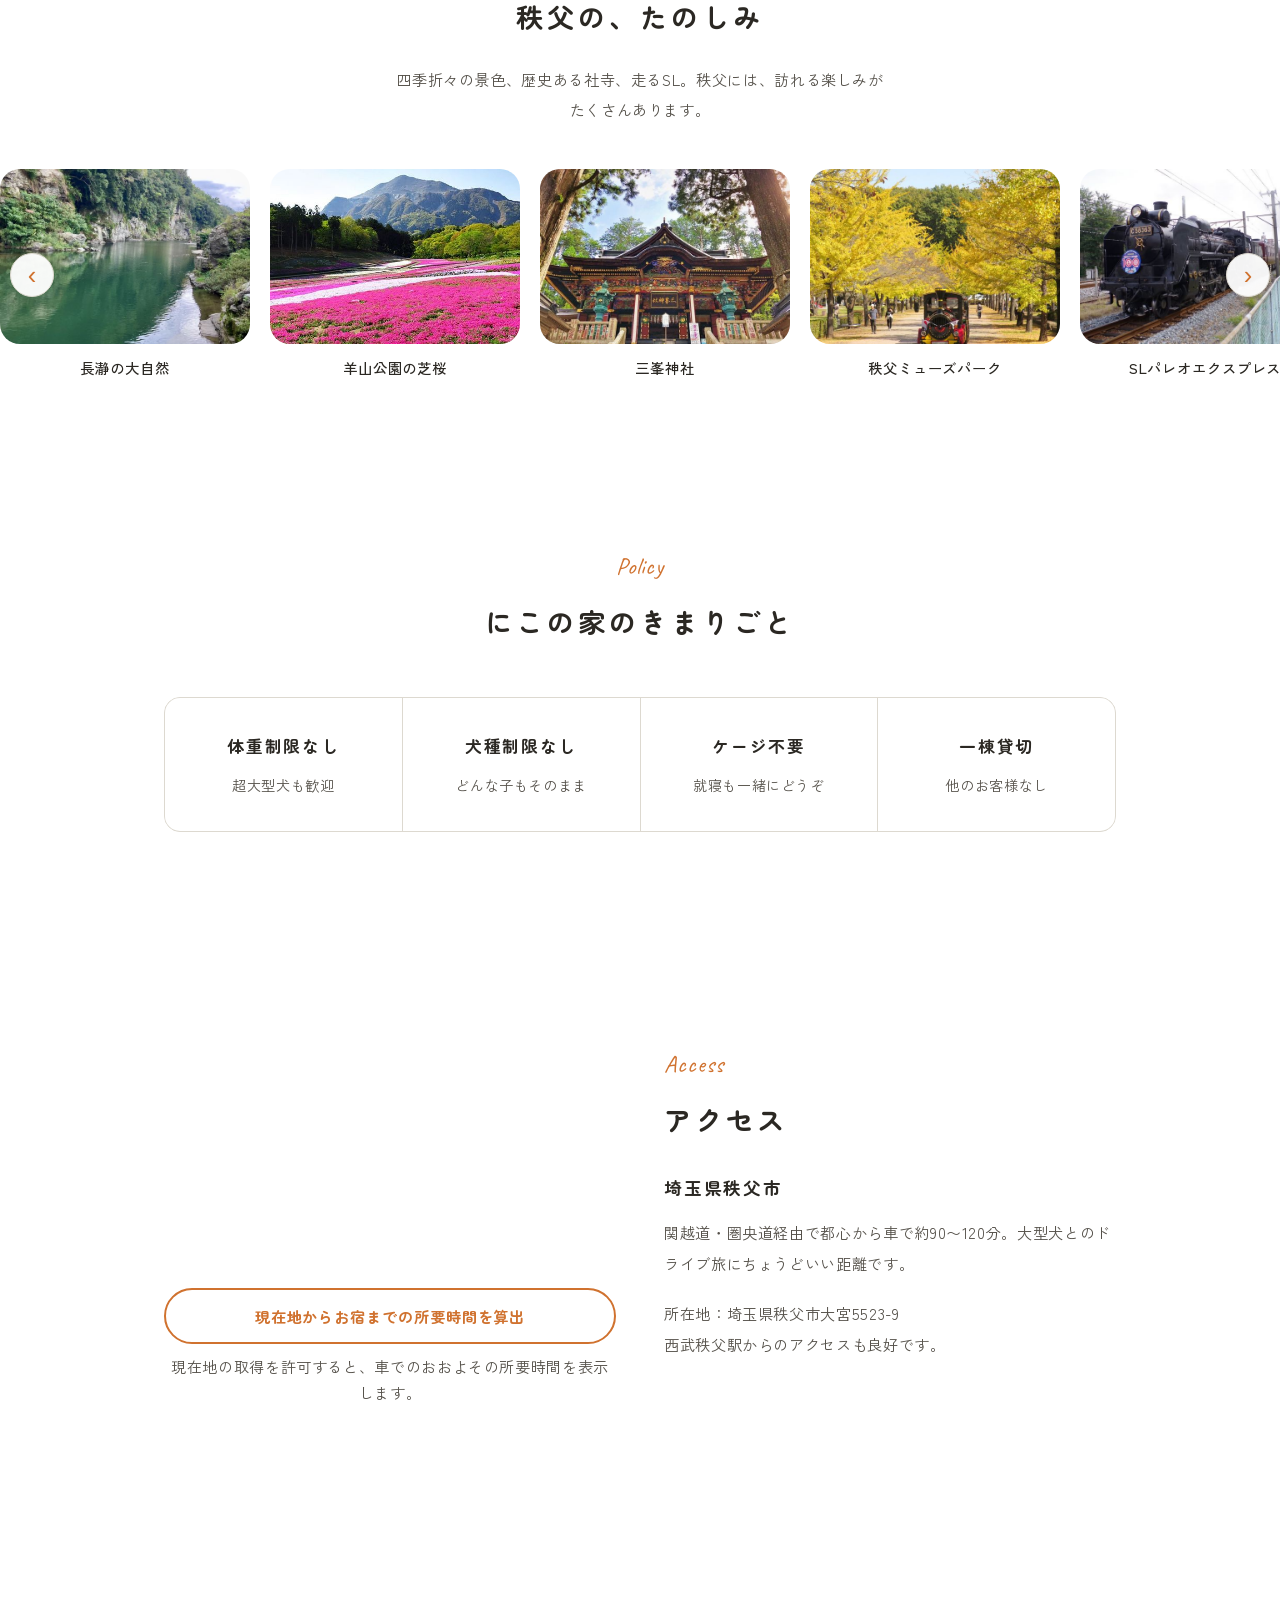
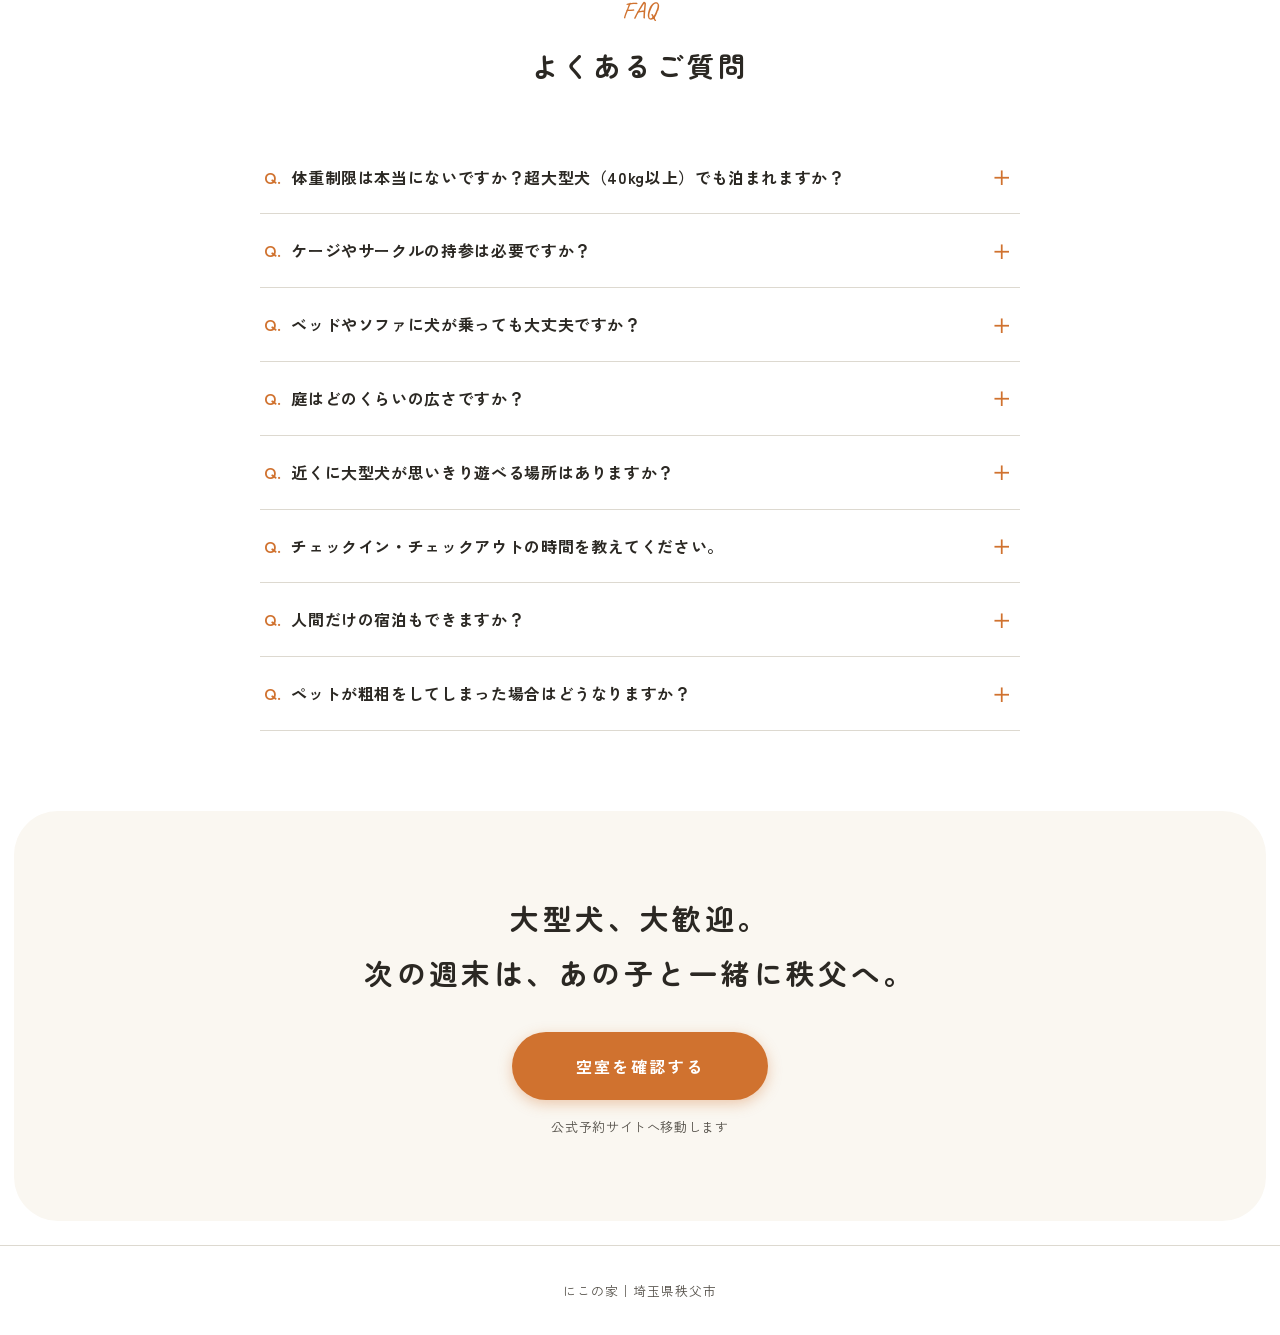
==== commit 1c6cb4e5: "N-036: 直書きHEXのCSS変数化（index.html・LP1〜3） 見た目は変えず、<style>内のHEX/rgba直書きをすべてvar(--…)参照に置換。 - index.htmlは既" ====
--- a/lp/lp1_large-dogs.html
+++ b/lp/lp1_large-dogs.html
@@ -25,16 +25,35 @@
   color-scheme:light only;
   --ink:#2B2823;
   --gray:#55514A;
+  --gray-light:#7A766E;
   --accent:#8FA382;
+  --accent-light:#A9BA9D;
+  --accent-dark:#6E8262;
   --btn:#D0722F;
+  --btn-light:#E09A63;
   --btn-hover:#B35F22;
   --bg:#FFFFFF;
   --bg-sub:#FAF7F1;
+  --bg-sub-dark:#EFEAE1;
   --line:#DDD9D0;
+  --ink-deep:#231F1A;
+  /* DESIGN.mdの14色に無い色。.f-video の暫定背景（黒）として使用 */
+  --black:#000;
+  --shadow-ink-06:rgba(43,40,35,.06);
+  --shadow-terra-35:rgba(208,114,47,.35);
+  --shadow-black-15:rgba(0,0,0,.15);
+  --shadow-black-30:rgba(0,0,0,.3);
+  --shadow-black-40:rgba(0,0,0,.4);
+  --shadow-black-55:rgba(0,0,0,.55);
+  --overlay-white-55:rgba(255,255,255,.55);
+  --overlay-white-95:rgba(255,255,255,.95);
+  --overlay-dusk-62:rgba(30,25,20,.62);
+  --overlay-dusk-0:rgba(30,25,20,0);
+  --highlight-orange-40:rgba(224,138,78,.4);
 }
 *{margin:0;padding:0;box-sizing:border-box}
 html{scroll-behavior:smooth}
-body{font-family:'Zen Kaku Gothic New',sans-serif;color:var(--ink) !important;background:#FFFFFF !important;line-height:2;font-size:16px;letter-spacing:.04em}
+body{font-family:'Zen Kaku Gothic New',sans-serif;color:var(--ink) !important;background:var(--bg) !important;line-height:2;font-size:16px;letter-spacing:.04em}
 img{max-width:100%;display:block}
 .wrap{max-width:1000px;margin:0 auto;padding:0 24px}
 
@@ -43,10 +62,10 @@
 .ph::before{content:"📷 ";margin-right:6px}
 
 /* header */
-header{position:sticky;top:0;z-index:50;background:rgba(255,255,255,.95);border-bottom:1px solid var(--line)}
+header{position:sticky;top:0;z-index:50;background:var(--overlay-white-95);border-bottom:1px solid var(--line)}
 .nav{display:flex;justify-content:space-between;align-items:center;height:60px}
 .logo{font-family:'Zen Maru Gothic',sans-serif;font-weight:600;font-size:1.2rem;color:var(--ink);text-decoration:none;letter-spacing:.15em}
-.nav-cta{background:var(--btn);color:#fff !important;text-decoration:none;padding:9px 26px;font-size:.85rem;font-weight:700;letter-spacing:.1em;border-radius:999px;transition:background .2s}
+.nav-cta{background:var(--btn);color:var(--bg) !important;text-decoration:none;padding:9px 26px;font-size:.85rem;font-weight:700;letter-spacing:.1em;border-radius:999px;transition:background .2s}
 .nav-cta:hover{background:var(--btn-hover)}
 
 /* hero */
@@ -79,7 +98,7 @@
 
 /* rules */
 .rules-grid{display:grid;grid-template-columns:repeat(auto-fit,minmax(200px,1fr));gap:1px;background:var(--line);border:1px solid var(--line);border-radius:16px;overflow:hidden}
-.rule{background:#fff;padding:32px 20px;text-align:center}
+.rule{background:var(--bg);padding:32px 20px;text-align:center}
 .rule .t{font-family:'Zen Maru Gothic',sans-serif;font-weight:600;font-size:1.05rem;letter-spacing:.1em;margin-bottom:8px}
 .rule .d{color:var(--gray);font-size:.88rem}
 
@@ -93,7 +112,7 @@
 /* cta */
 .cta{background:var(--bg-sub);text-align:center}
 .cta h2{font-family:'Zen Maru Gothic',sans-serif;font-weight:600;font-size:clamp(1.3rem,3.5vw,1.8rem);letter-spacing:.12em;line-height:1.9;margin-bottom:32px}
-.btn{display:inline-block;background:var(--btn);color:#fff !important;text-decoration:none;padding:18px 64px;font-size:1rem;font-weight:700;letter-spacing:.15em;border-radius:999px;box-shadow:0 4px 14px rgba(208,114,47,.35);transition:background .2s,transform .15s}
+.btn{display:inline-block;background:var(--btn);color:var(--bg) !important;text-decoration:none;padding:18px 64px;font-size:1rem;font-weight:700;letter-spacing:.15em;border-radius:999px;box-shadow:0 4px 14px var(--shadow-terra-35);transition:background .2s,transform .15s}
 .btn:hover{background:var(--btn-hover);transform:translateY(-1px)}
 .btn-note{display:block;margin-top:14px;font-size:.82rem;color:var(--gray)}
 
@@ -103,7 +122,7 @@
 /* welcome badge */
 .welcome{display:block;color:var(--btn);font-family:'Zen Maru Gothic',sans-serif;font-weight:700;letter-spacing:.15em;font-size:clamp(1.05rem,3vw,1.3rem);margin-bottom:16px}
 /* empathy section */
-.empathy{background:#FFFFFF;padding-top:0}
+.empathy{background:var(--bg);padding-top:0}
 .quotes{display:grid;grid-template-columns:repeat(auto-fit,minmax(250px,1fr));gap:20px;margin-bottom:44px}
 .q{background:var(--bg-sub);border-radius:16px;padding:28px 24px;font-size:.95rem;color:var(--ink);line-height:1.9}
 .q::before{content:"”";font-family:'Zen Maru Gothic',sans-serif;font-size:2.2rem;color:var(--btn);line-height:1;display:block;margin-bottom:6px}
@@ -113,11 +132,11 @@
 
 /* === emo upgrade === */
 .label .en{font-family:'Caveat',cursive;font-size:1.5rem;letter-spacing:.04em;text-transform:none;color:var(--btn);margin-bottom:4px}
-.mk{background:linear-gradient(transparent 60%,rgba(224,138,78,.4) 60%);padding:0 .06em;border-radius:2px}
+.mk{background:linear-gradient(transparent 60%,var(--highlight-orange-40) 60%);padding:0 .06em;border-radius:2px}
 .hero-copy h1{font-size:clamp(1.8rem,5vw,2.7rem)}
 .features{border-radius:44px;margin:0 14px}
 .cta{border-radius:44px;margin:0 14px 24px}
-.q{box-shadow:0 8px 22px rgba(43,40,35,.06)}
+.q{box-shadow:0 8px 22px var(--shadow-ink-06)}
 .feature .ph,.access .ph{border-radius:24px}
 .hero .ph{border-radius:0 0 44px 44px;border-top:none}
 .fadein{opacity:0;transform:translateY(26px);transition:opacity .9s cubic-bezier(.22,.6,.3,1),transform .9s cubic-bezier(.22,.6,.3,1)}
@@ -137,13 +156,13 @@
 
 .m-photo{width:100%;height:175px;object-fit:cover;border-radius:20px;display:block}
 .f-photo{width:100%;height:300px;object-fit:cover;border-radius:24px;display:block}
-.f-video{width:100%;height:300px;object-fit:cover;border-radius:24px;display:block;background:#000}
+.f-video{width:100%;height:300px;object-fit:cover;border-radius:24px;display:block;background:var(--black)}
 
 /* === google map === */
 .map-box{width:100%}
 .gmap{width:100%;height:280px;border:0;border-radius:24px;display:block;filter:saturate(.9)}
-.route-btn{display:block;width:100%;margin-top:16px;background:#fff;color:var(--btn);border:2px solid var(--btn);border-radius:999px;padding:15px 20px;font-family:'Zen Maru Gothic',sans-serif;font-weight:700;font-size:.95rem;letter-spacing:.06em;cursor:pointer;transition:background .2s,color .2s}
-.route-btn:hover{background:var(--btn);color:#fff}
+.route-btn{display:block;width:100%;margin-top:16px;background:var(--bg);color:var(--btn);border:2px solid var(--btn);border-radius:999px;padding:15px 20px;font-family:'Zen Maru Gothic',sans-serif;font-weight:700;font-size:.95rem;letter-spacing:.06em;cursor:pointer;transition:background .2s,color .2s}
+.route-btn:hover{background:var(--btn);color:var(--bg)}
 .route-btn:disabled{opacity:.6;cursor:wait}
 .route-note{font-size:.8rem;color:var(--gray);margin-top:10px;text-align:center;line-height:1.7}
 
@@ -155,7 +174,7 @@
 .rr-link{font-size:.88rem;color:var(--btn);font-weight:700;text-decoration:underline;text-underline-offset:4px}
 
 /* === faq === */
-.faq{background:#fff}
+.faq{background:var(--bg)}
 .faq-list{max-width:760px;margin:0 auto}
 .faq-list details{border-bottom:1px solid var(--line)}
 .faq-list summary{list-style:none;cursor:pointer;padding:22px 40px 22px 4px;font-weight:700;font-size:1rem;color:var(--ink);position:relative;line-height:1.8}
@@ -172,18 +191,18 @@
 .hero-slide.is-active{opacity:1;z-index:1}
 .hero-slide .ph,.hero-slide img,.hero-slide video{width:100%;height:100%;object-fit:cover;border-radius:0;border:none}
 .hero-dots{position:absolute;bottom:18px;left:50%;transform:translateX(-50%);display:flex;gap:8px;z-index:2}
-.hero-dots span{width:8px;height:8px;border-radius:50%;background:rgba(255,255,255,.55);box-shadow:0 0 4px rgba(0,0,0,.3);transition:background .3s}
-.hero-dots span.on{background:#fff}
+.hero-dots span{width:8px;height:8px;border-radius:50%;background:var(--overlay-white-55);box-shadow:0 0 4px var(--shadow-black-30);transition:background .3s}
+.hero-dots span.on{background:var(--bg)}
 @media (prefers-reduced-motion:reduce){.hero-slide{transition:none}}
 
 /* === hero tag === */
-.hero-tag{position:absolute;left:50%;bottom:56px;transform:translateX(-50%);z-index:3;background:none;color:#fff;font-family:'Zen Maru Gothic',sans-serif;font-weight:700;font-size:clamp(1.25rem,4.2vw,2.1rem);letter-spacing:.08em;line-height:1.9;padding:0 20px;text-align:center;width:max-content;max-width:calc(100% - 32px);text-shadow:0 2px 14px rgba(0,0,0,.55),0 0 4px rgba(0,0,0,.4)}
+.hero-tag{position:absolute;left:50%;bottom:56px;transform:translateX(-50%);z-index:3;background:none;color:var(--bg);font-family:'Zen Maru Gothic',sans-serif;font-weight:700;font-size:clamp(1.25rem,4.2vw,2.1rem);letter-spacing:.08em;line-height:1.9;padding:0 20px;text-align:center;width:max-content;max-width:calc(100% - 32px);text-shadow:0 2px 14px var(--shadow-black-55),0 0 4px var(--shadow-black-40)}
 .hero-tag .tag-strong{display:block;font-size:1.15em}
 .hero-tag .tag-name{display:block;font-size:.6em;letter-spacing:.14em;margin-top:8px;opacity:.92}
-.hero-slides::after{content:"";position:absolute;inset:auto 0 0 0;height:55%;background:linear-gradient(to top,rgba(30,25,20,.62),rgba(30,25,20,0));z-index:2;pointer-events:none;border-radius:0 0 44px 44px}
+.hero-slides::after{content:"";position:absolute;inset:auto 0 0 0;height:55%;background:linear-gradient(to top,var(--overlay-dusk-62),var(--overlay-dusk-0));z-index:2;pointer-events:none;border-radius:0 0 44px 44px}
 
 /* === gallery === */
-.gallery{background:#fff;overflow:hidden}
+.gallery{background:var(--bg);overflow:hidden}
 .g-lead{text-align:center;color:var(--gray);margin:-28px auto 44px;font-size:.95rem;max-width:34em;padding:0 24px}
 .g-marquee{overflow:hidden;width:100%}
 .g-track{display:flex;gap:20px;width:max-content}
@@ -196,8 +215,8 @@
 
 /* === carousel manual control === */
 .car-shell{position:relative}
-.car-btn{position:absolute;top:50%;transform:translateY(-50%);z-index:5;width:44px;height:44px;border-radius:50%;background:rgba(255,255,255,.95);border:1px solid var(--line);color:var(--btn);font-size:1.6rem;line-height:1;cursor:pointer;box-shadow:0 4px 14px rgba(0,0,0,.15);display:flex;align-items:center;justify-content:center;transition:background .2s,color .2s;padding:0}
-.car-btn:hover{background:var(--btn);color:#fff;border-color:var(--btn)}
+.car-btn{position:absolute;top:50%;transform:translateY(-50%);z-index:5;width:44px;height:44px;border-radius:50%;background:var(--overlay-white-95);border:1px solid var(--line);color:var(--btn);font-size:1.6rem;line-height:1;cursor:pointer;box-shadow:0 4px 14px var(--shadow-black-15);display:flex;align-items:center;justify-content:center;transition:background .2s,color .2s;padding:0}
+.car-btn:hover{background:var(--btn);color:var(--bg);border-color:var(--btn)}
 .car-btn.prev{left:10px}
 .car-btn.next{right:10px}
 .marquee{overflow-x:auto;scrollbar-width:none;cursor:grab}
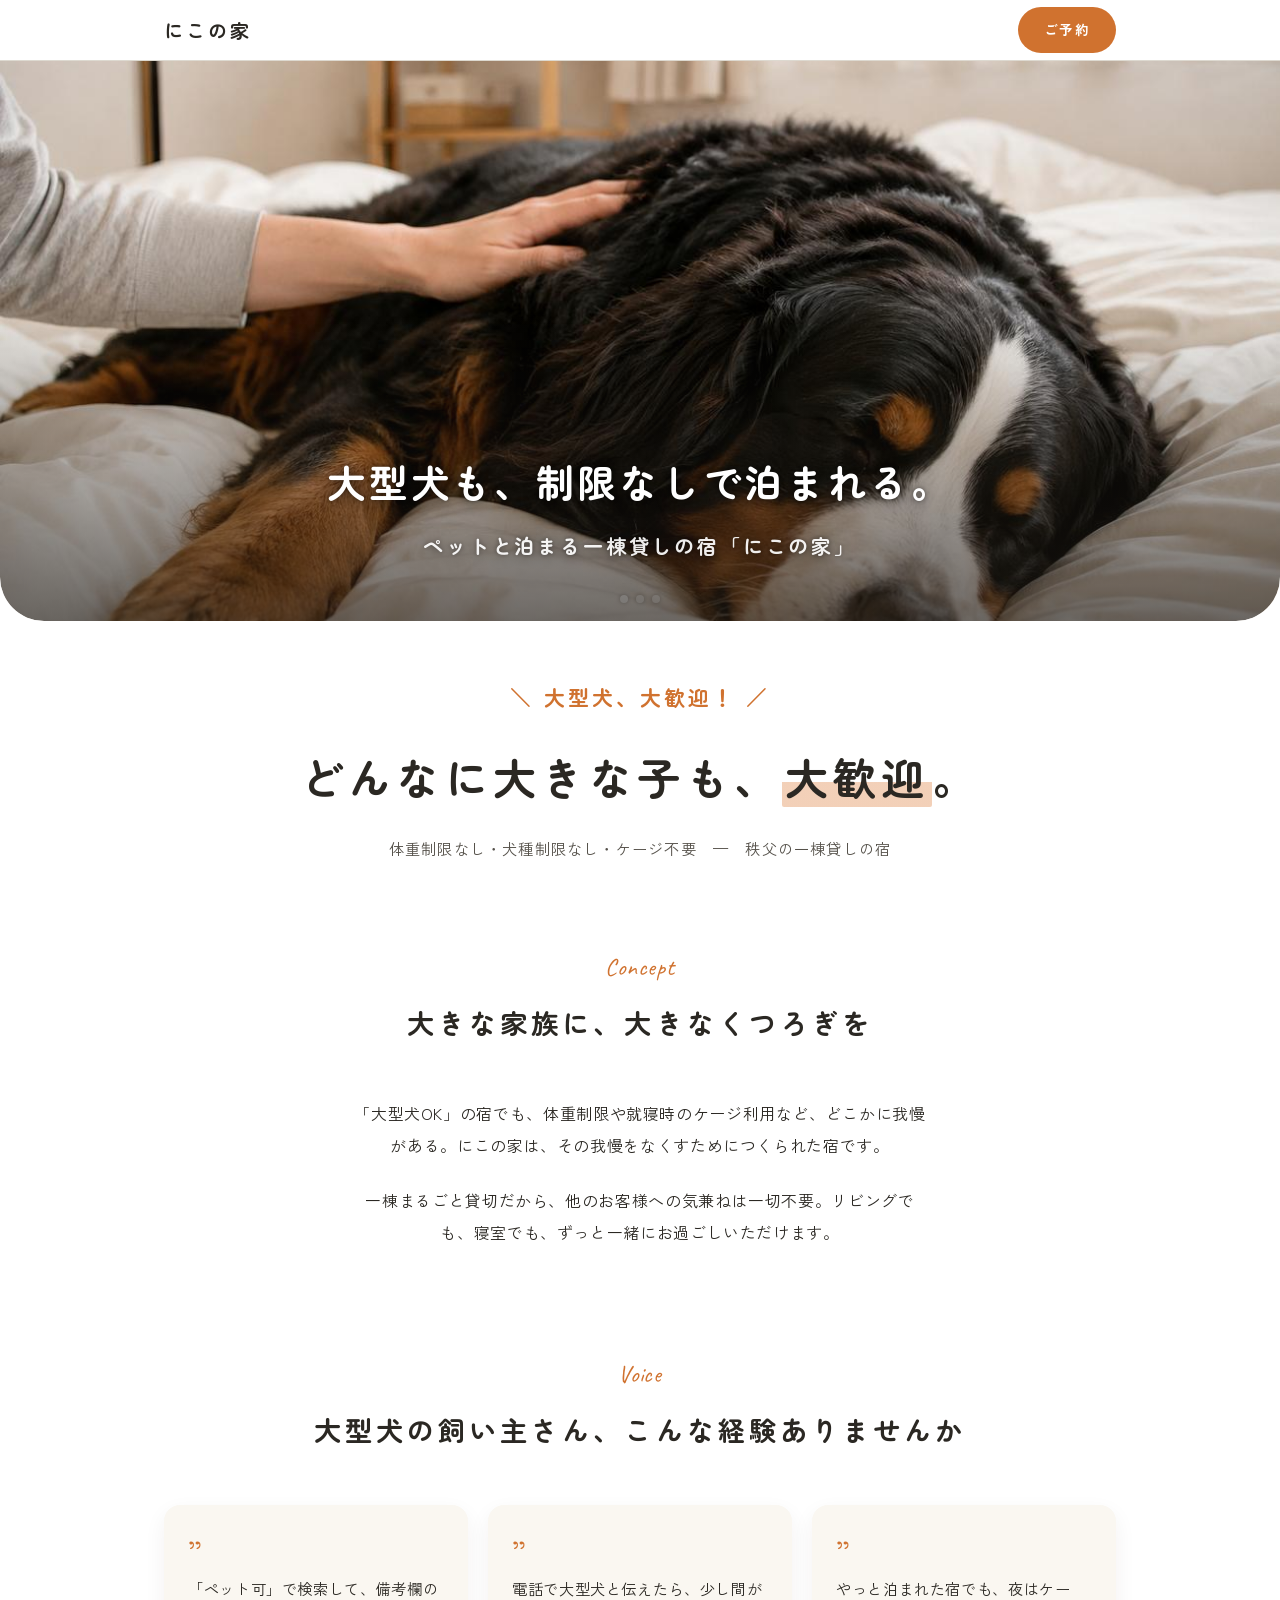
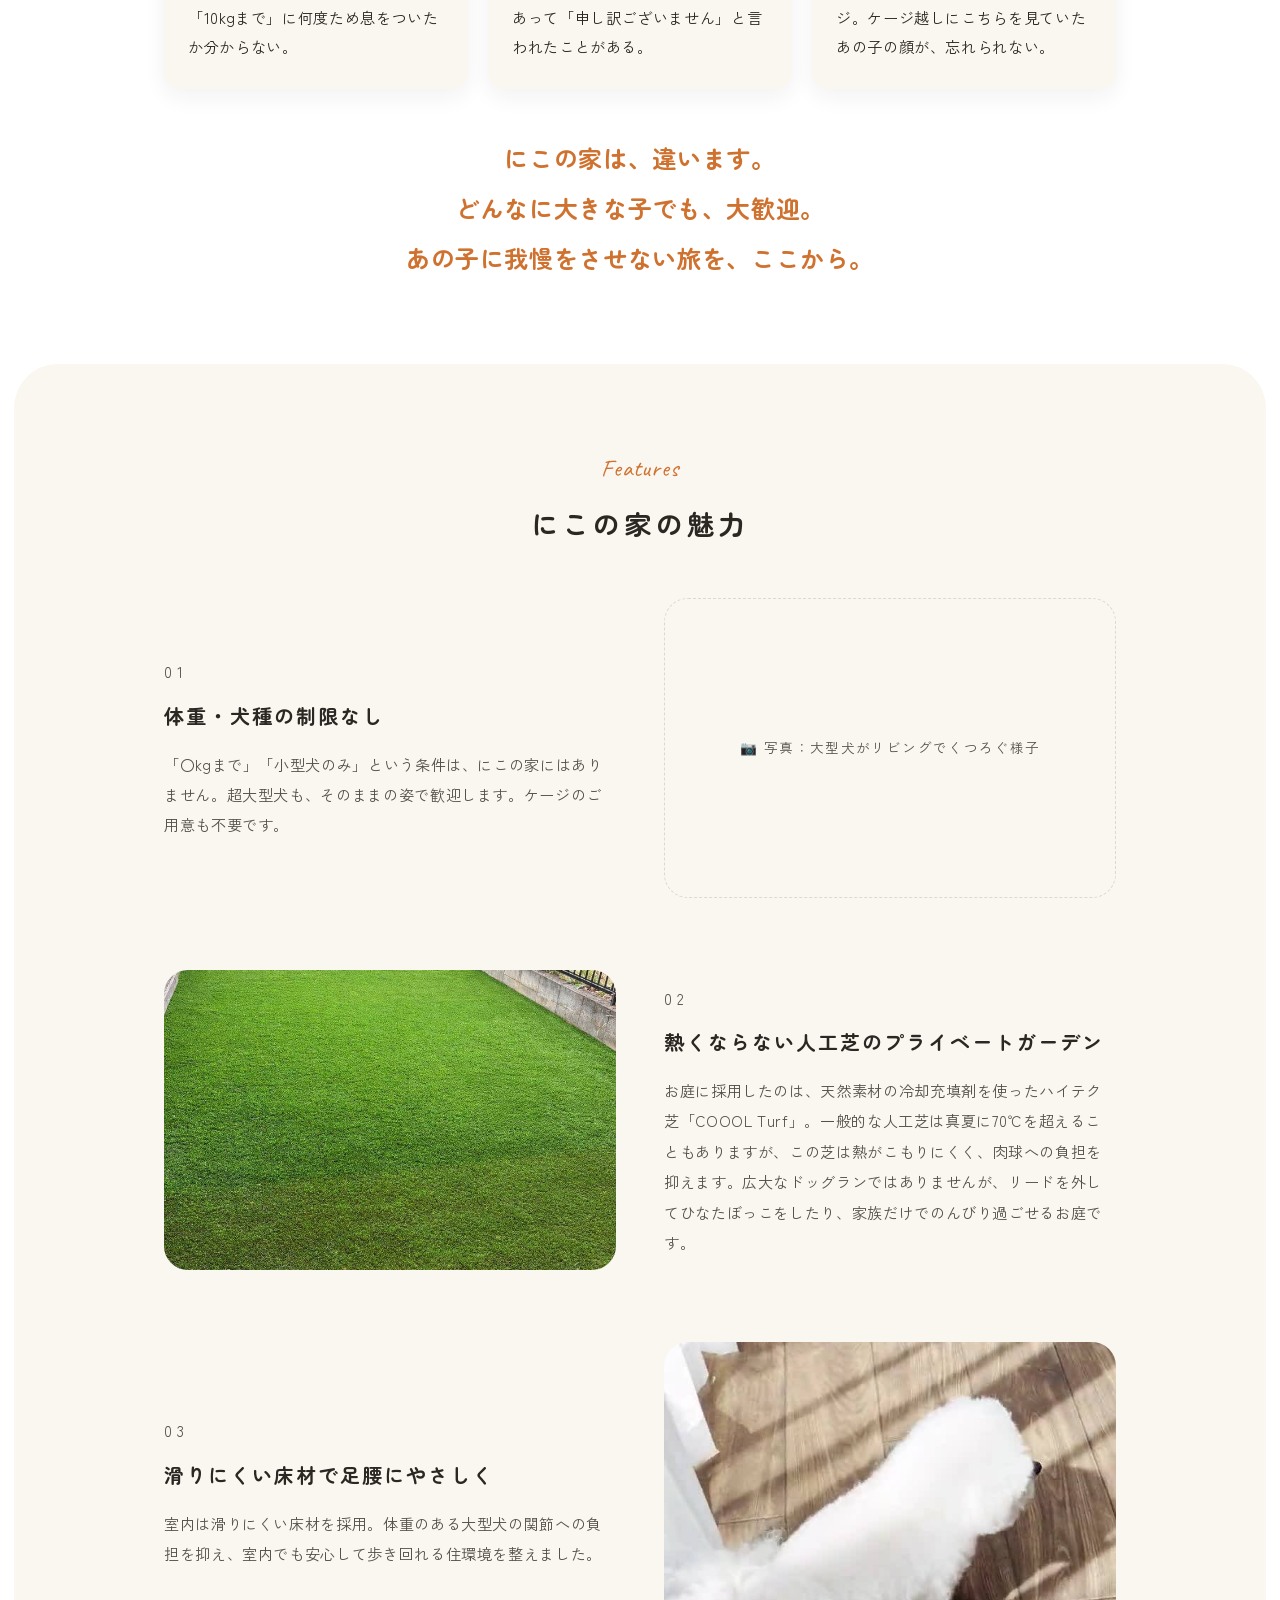
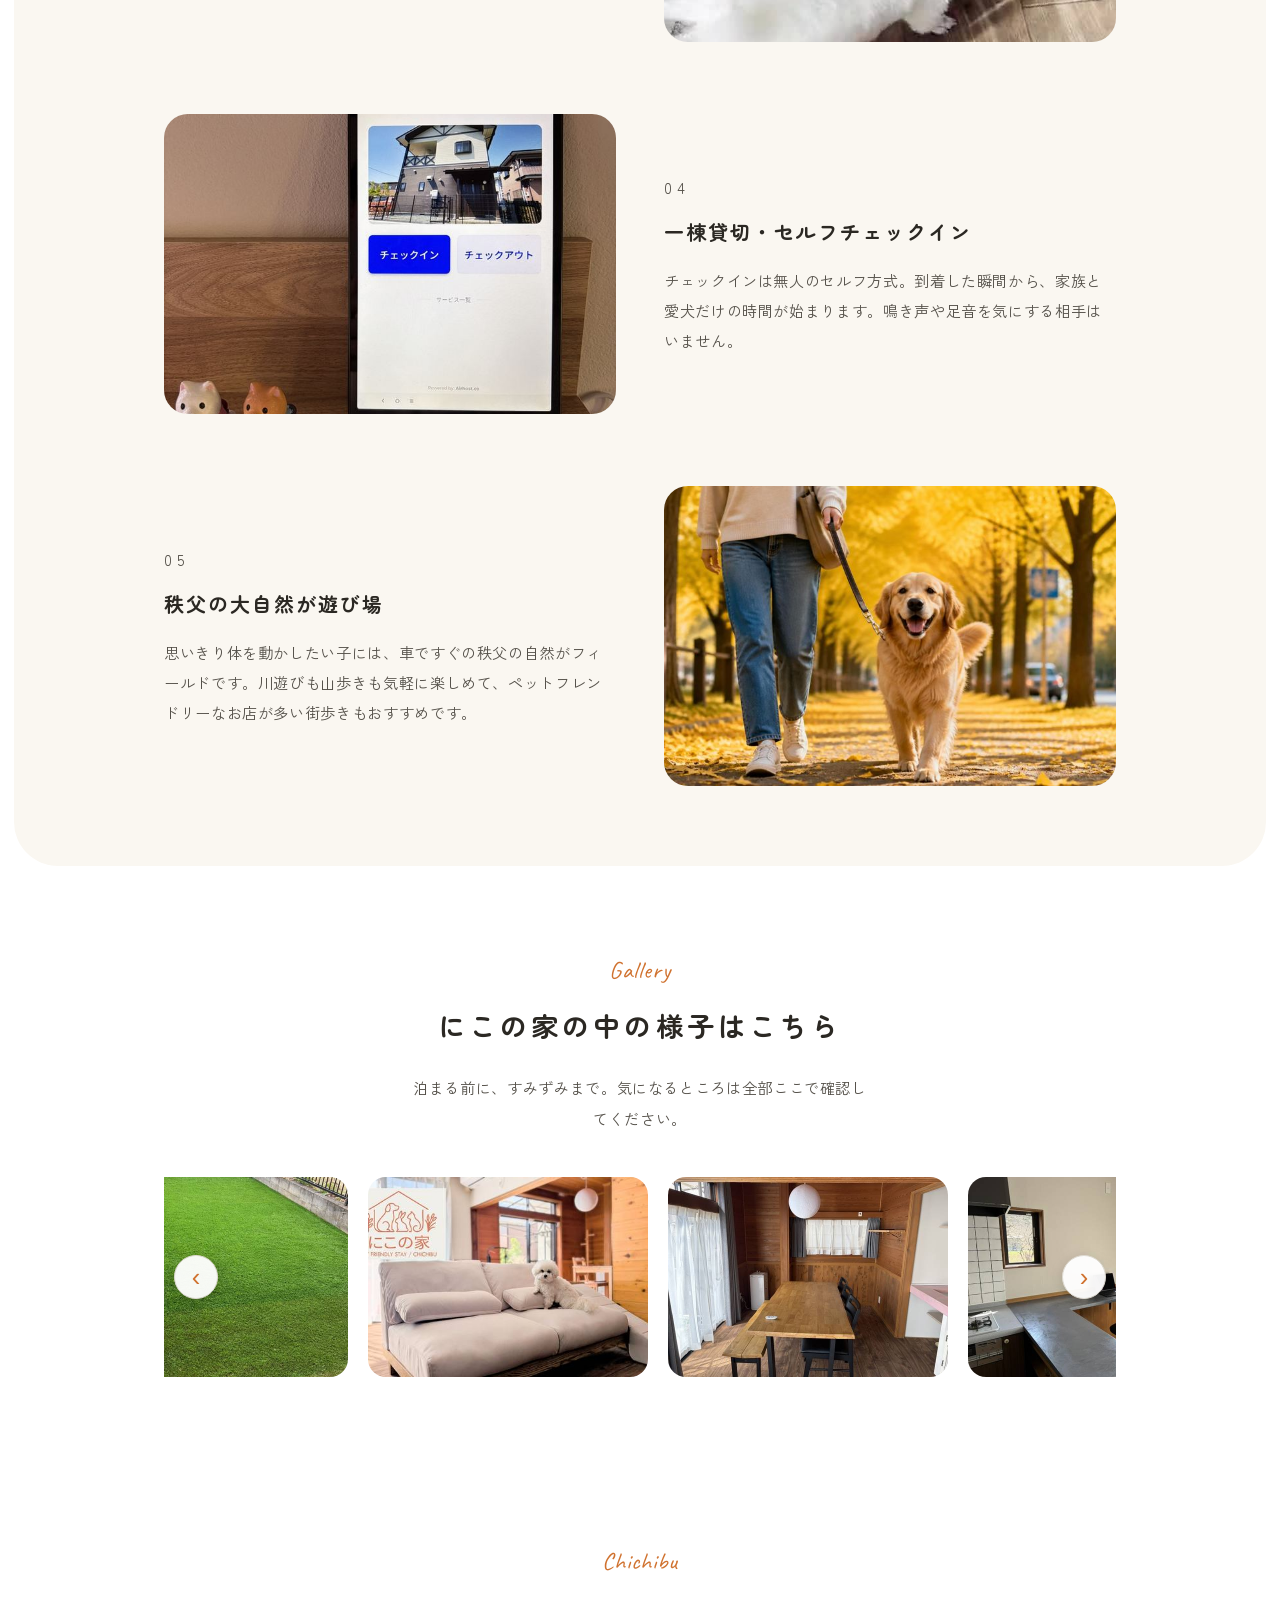
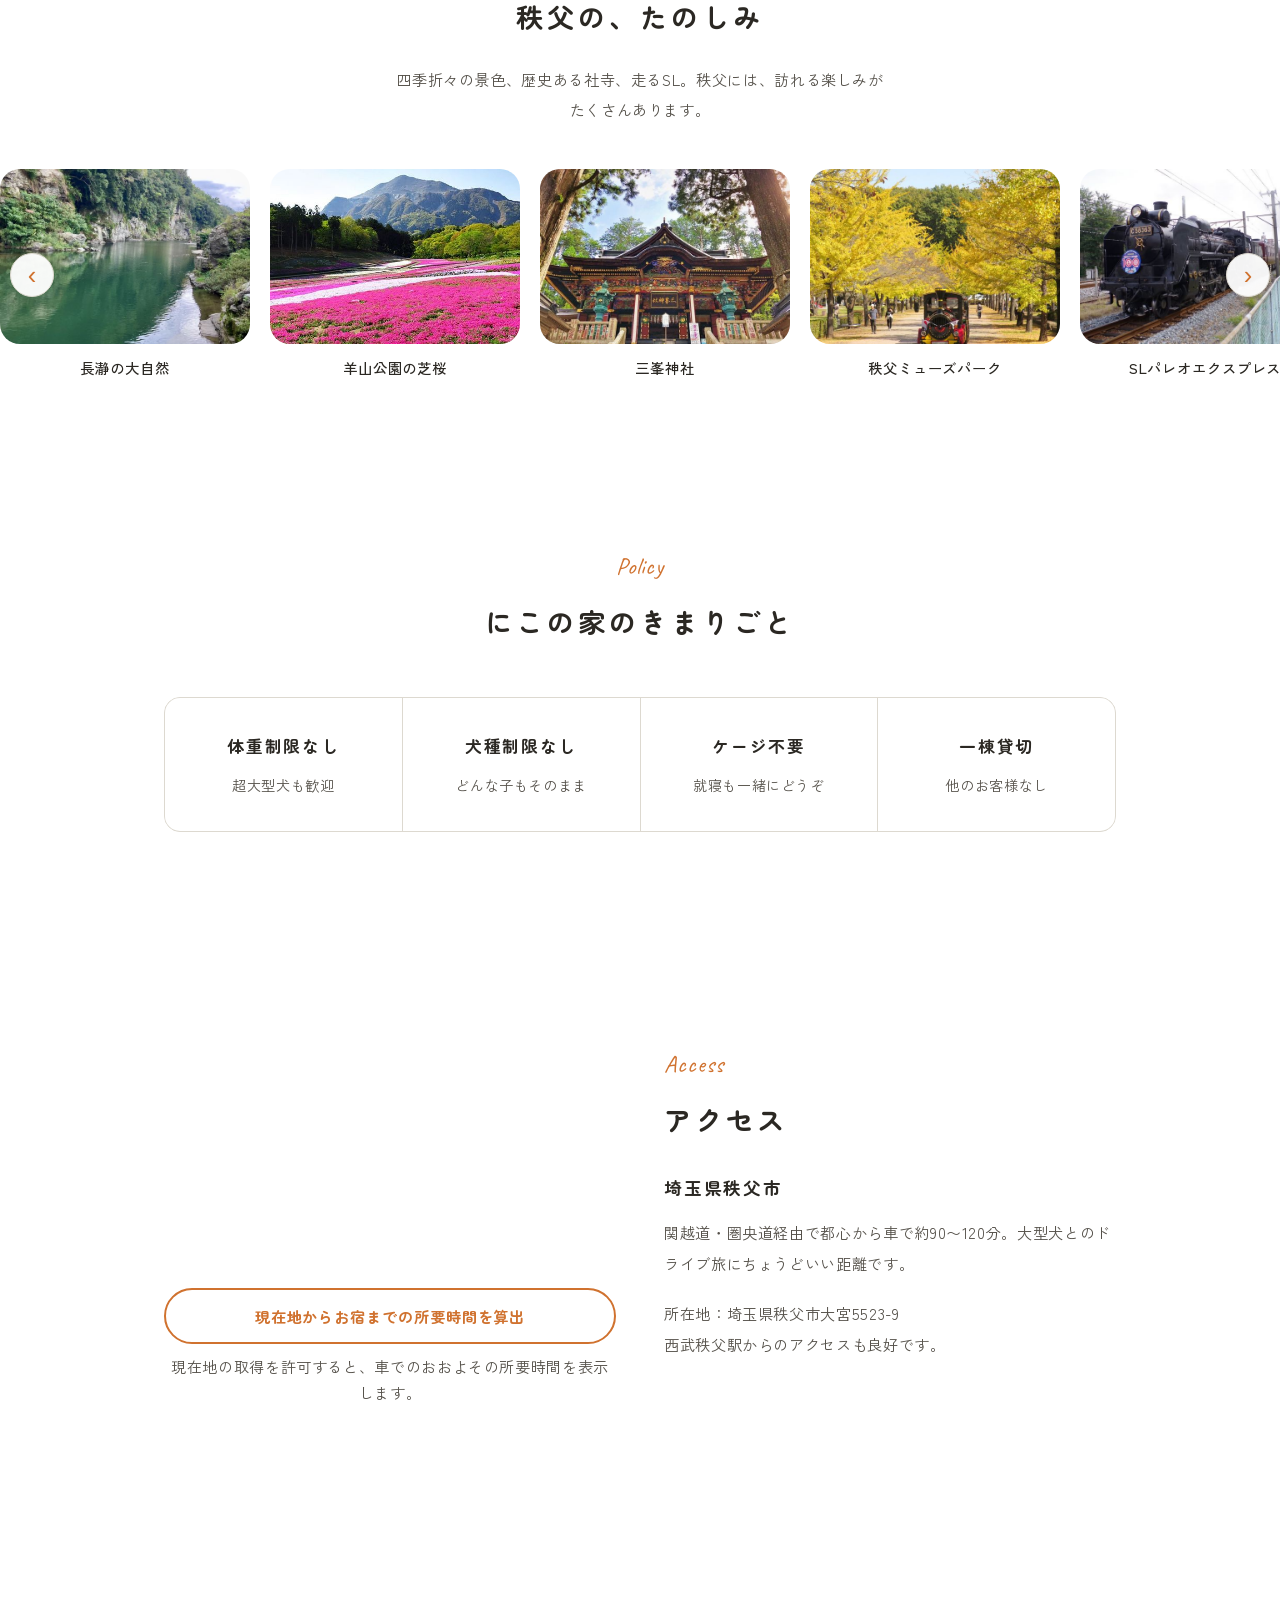
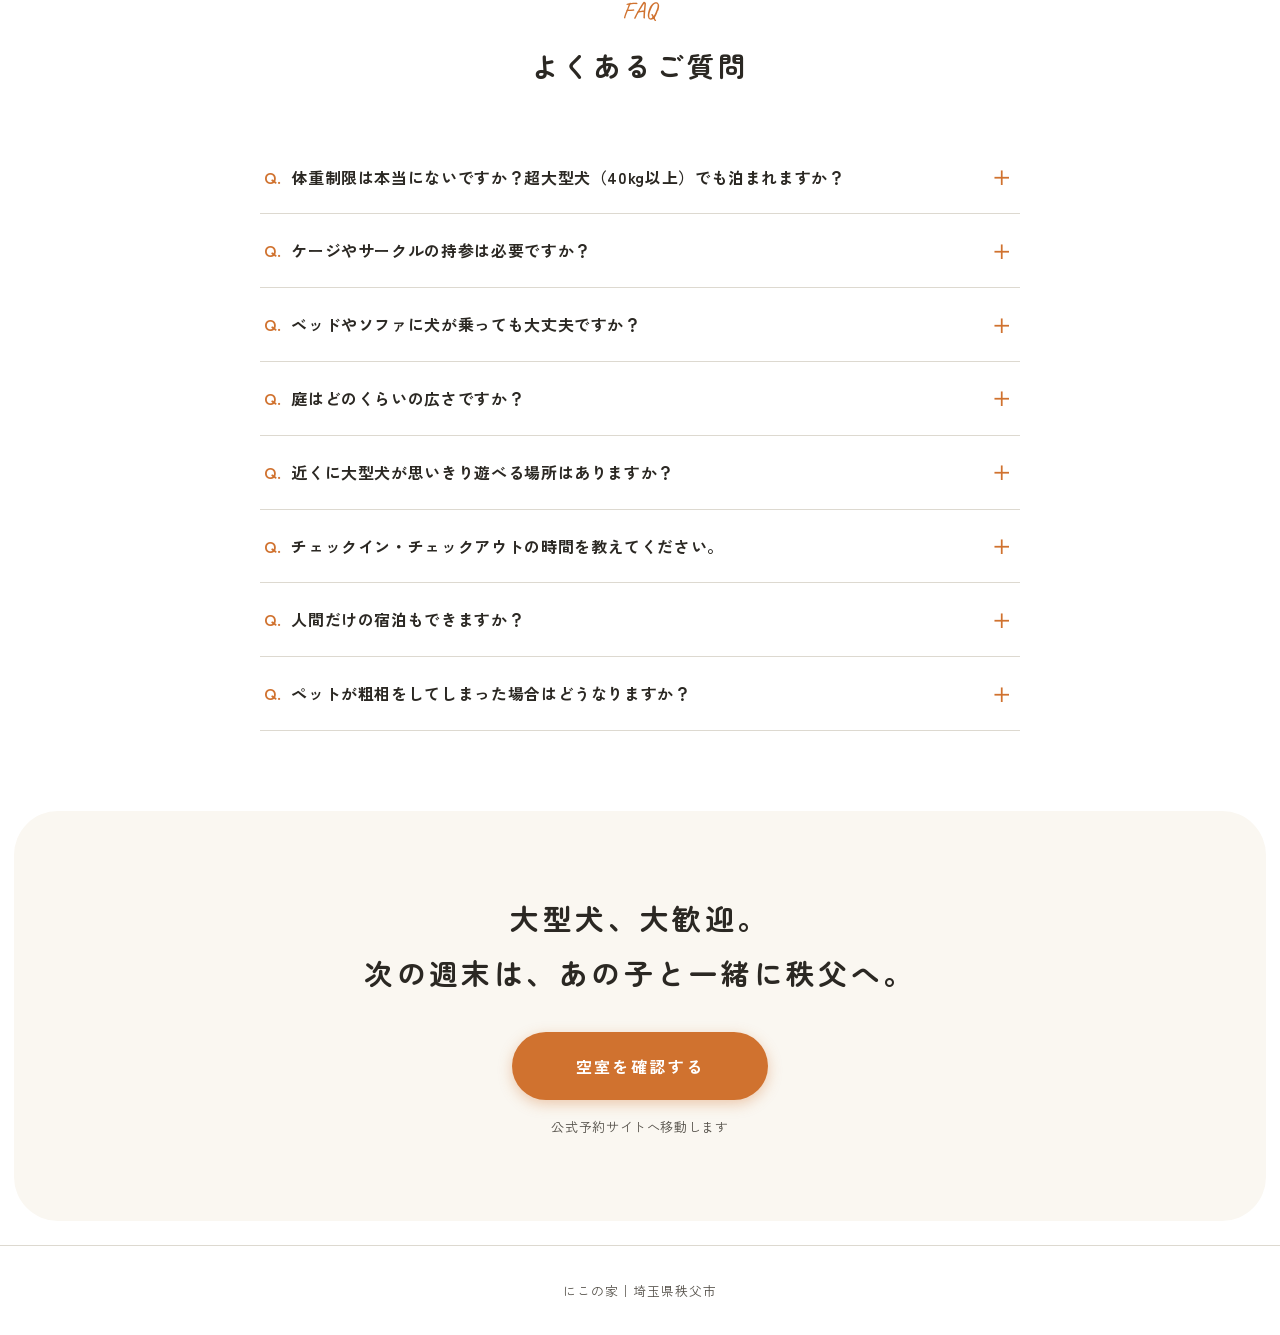
==== commit 882863e5: "N-041: LP未使用CSS変数6本にコメントを追加（表示・構造は無変更） Co-Authored-By: Claude Sonnet 5 <noreply@anthropic.com>" ====
--- a/lp/lp1_large-dogs.html
+++ b/lp/lp1_large-dogs.html
@@ -25,18 +25,18 @@
   color-scheme:light only;
   --ink:#2B2823;
   --gray:#55514A;
-  --gray-light:#7A766E;
+  --gray-light:#7A766E; /* LPでは現在未使用（N-036 reviewer指摘・N-041で追記） */
   --accent:#8FA382;
-  --accent-light:#A9BA9D;
-  --accent-dark:#6E8262;
+  --accent-light:#A9BA9D; /* LPでは現在未使用（N-036 reviewer指摘・N-041で追記） */
+  --accent-dark:#6E8262; /* LPでは現在未使用（N-036 reviewer指摘・N-041で追記） */
   --btn:#D0722F;
-  --btn-light:#E09A63;
+  --btn-light:#E09A63; /* LPでは現在未使用（N-036 reviewer指摘・N-041で追記） */
   --btn-hover:#B35F22;
   --bg:#FFFFFF;
   --bg-sub:#FAF7F1;
-  --bg-sub-dark:#EFEAE1;
+  --bg-sub-dark:#EFEAE1; /* LPでは現在未使用（N-036 reviewer指摘・N-041で追記） */
   --line:#DDD9D0;
-  --ink-deep:#231F1A;
+  --ink-deep:#231F1A; /* LPでは現在未使用（N-036 reviewer指摘・N-041で追記） */
   /* DESIGN.mdの14色に無い色。.f-video の暫定背景（黒）として使用 */
   --black:#000;
   --shadow-ink-06:rgba(43,40,35,.06);
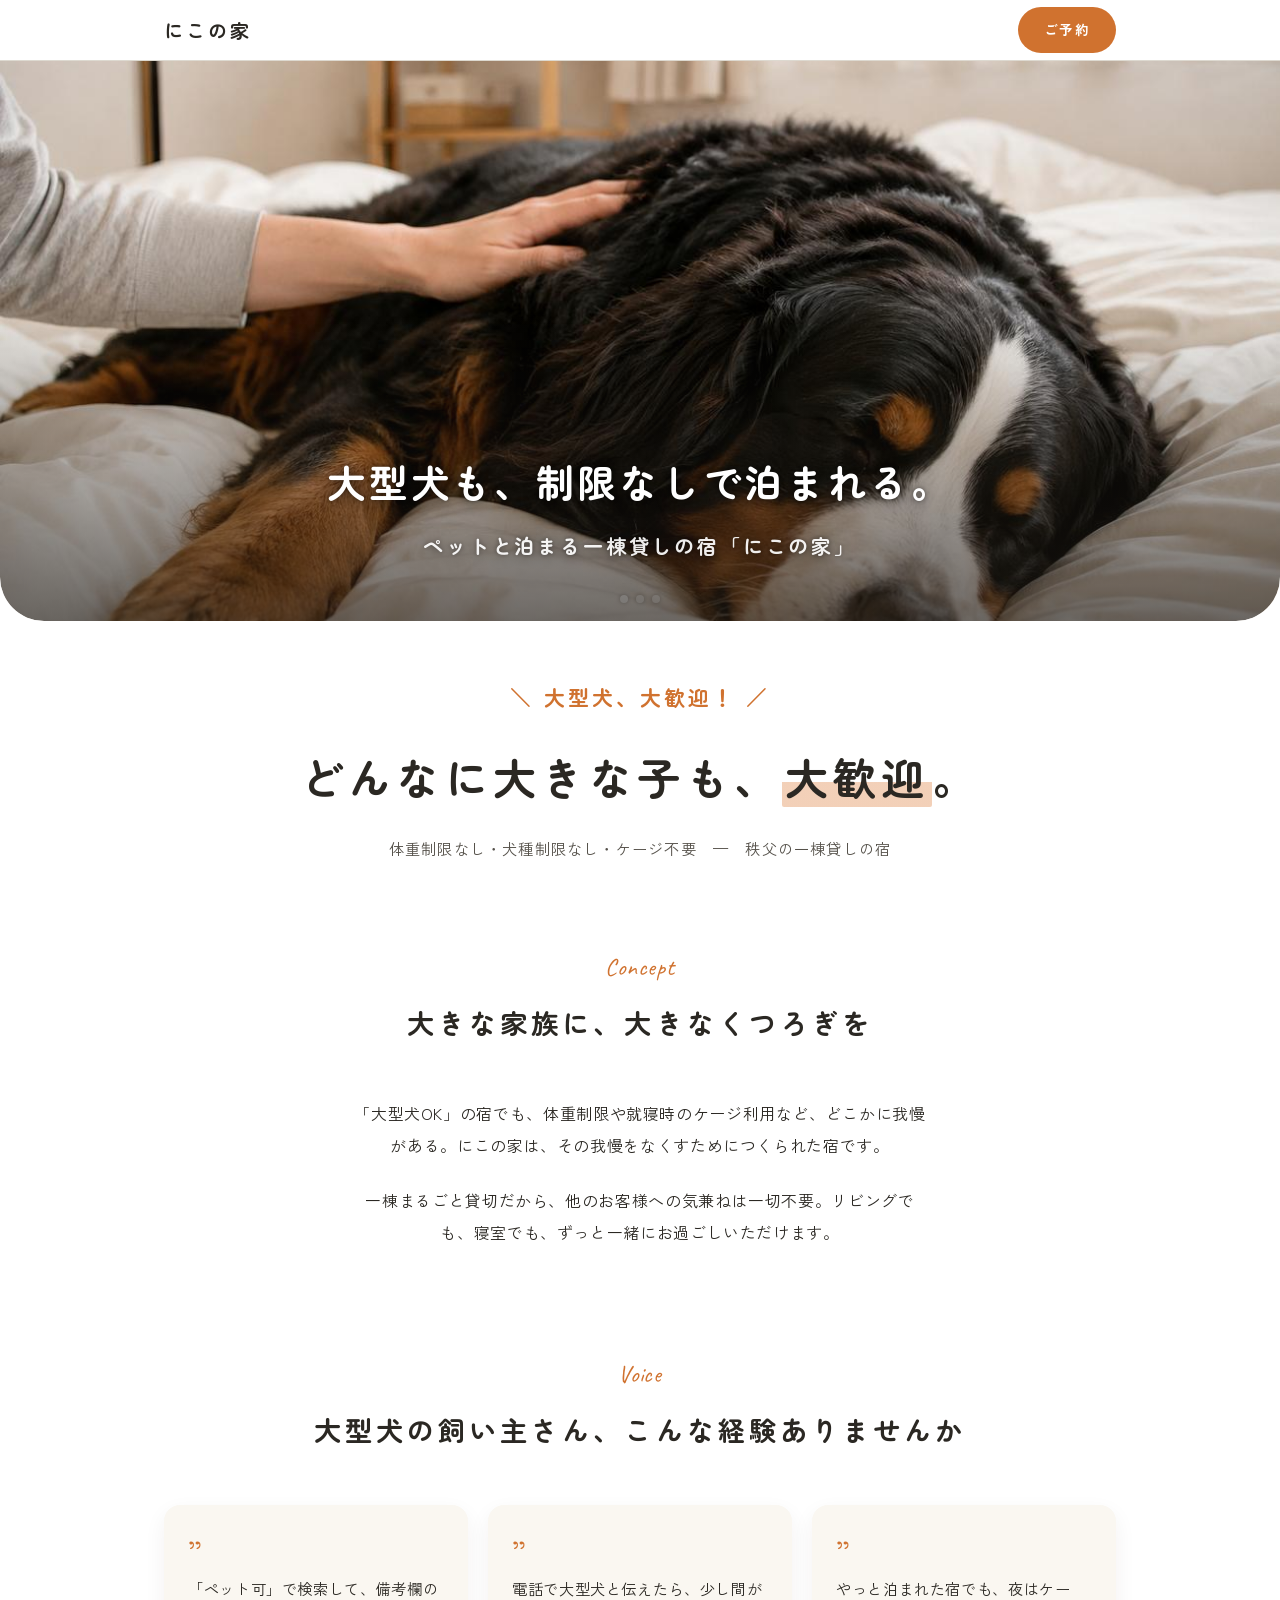
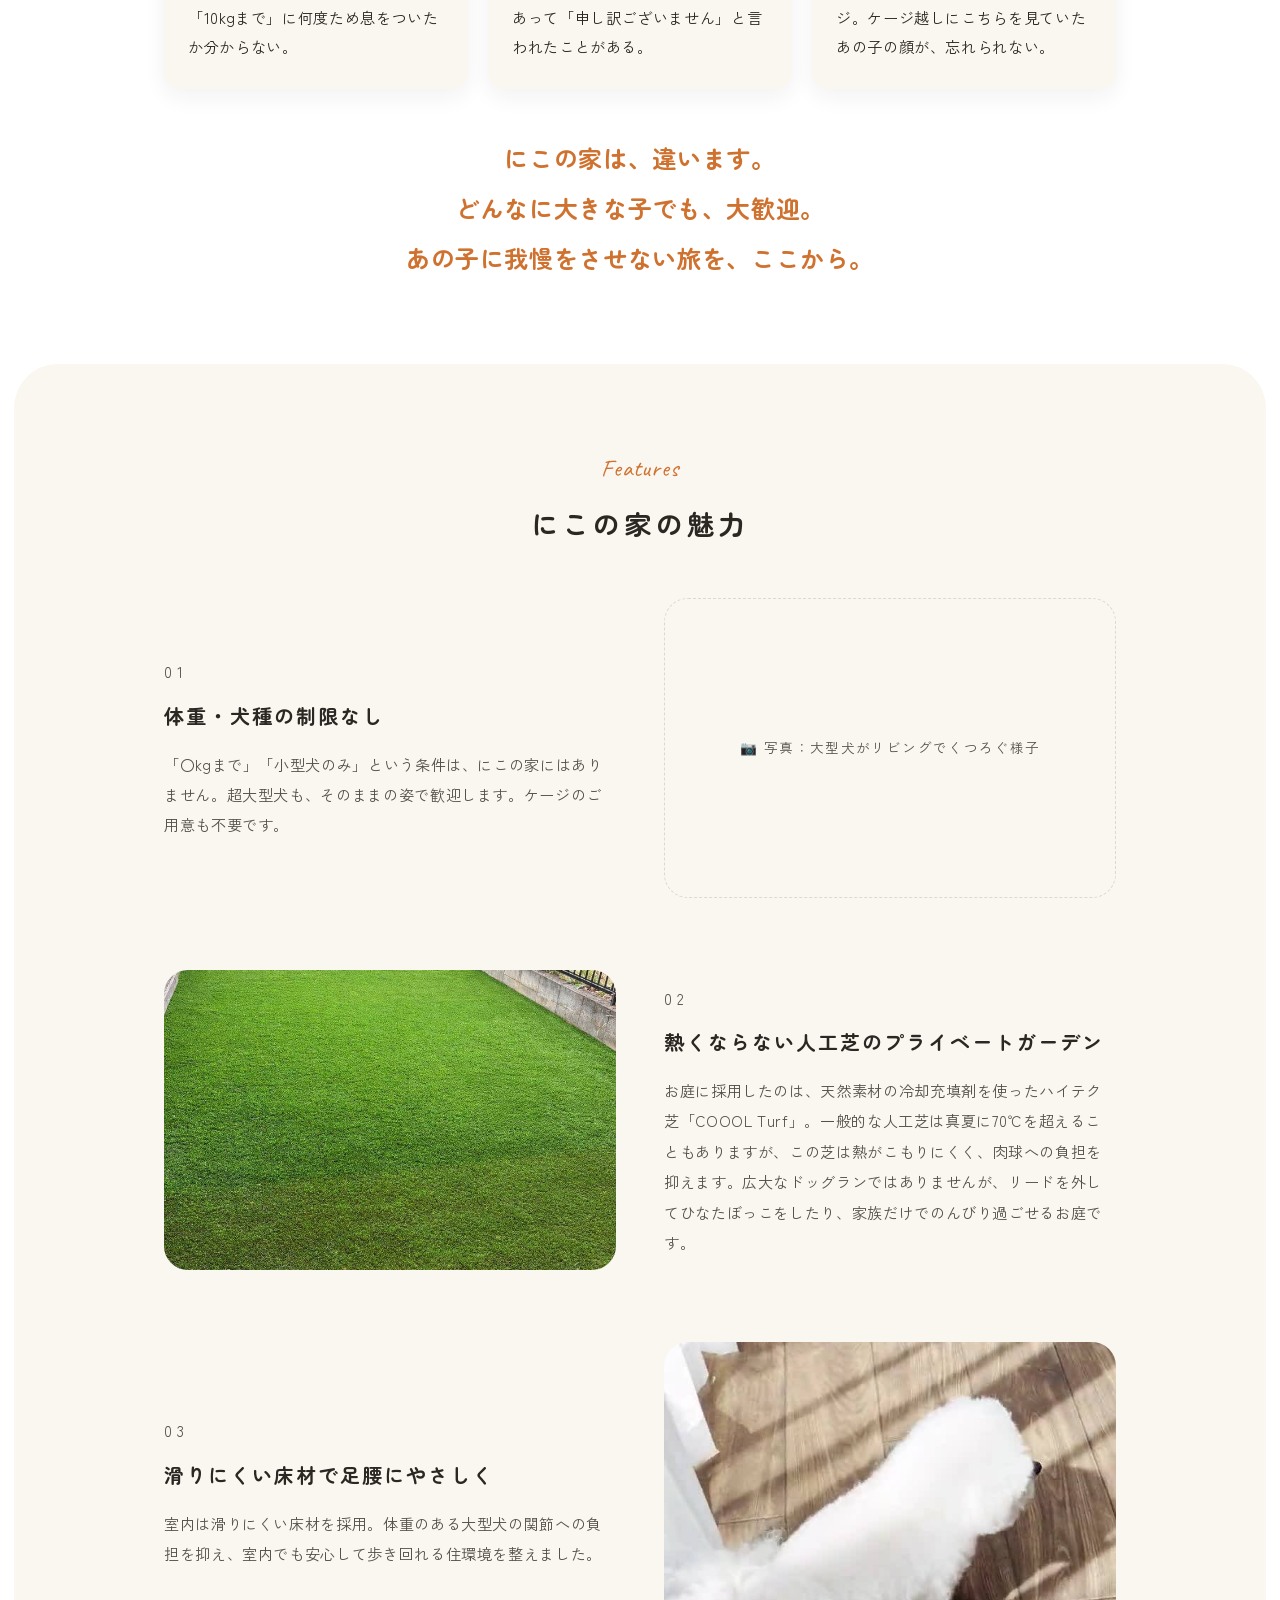
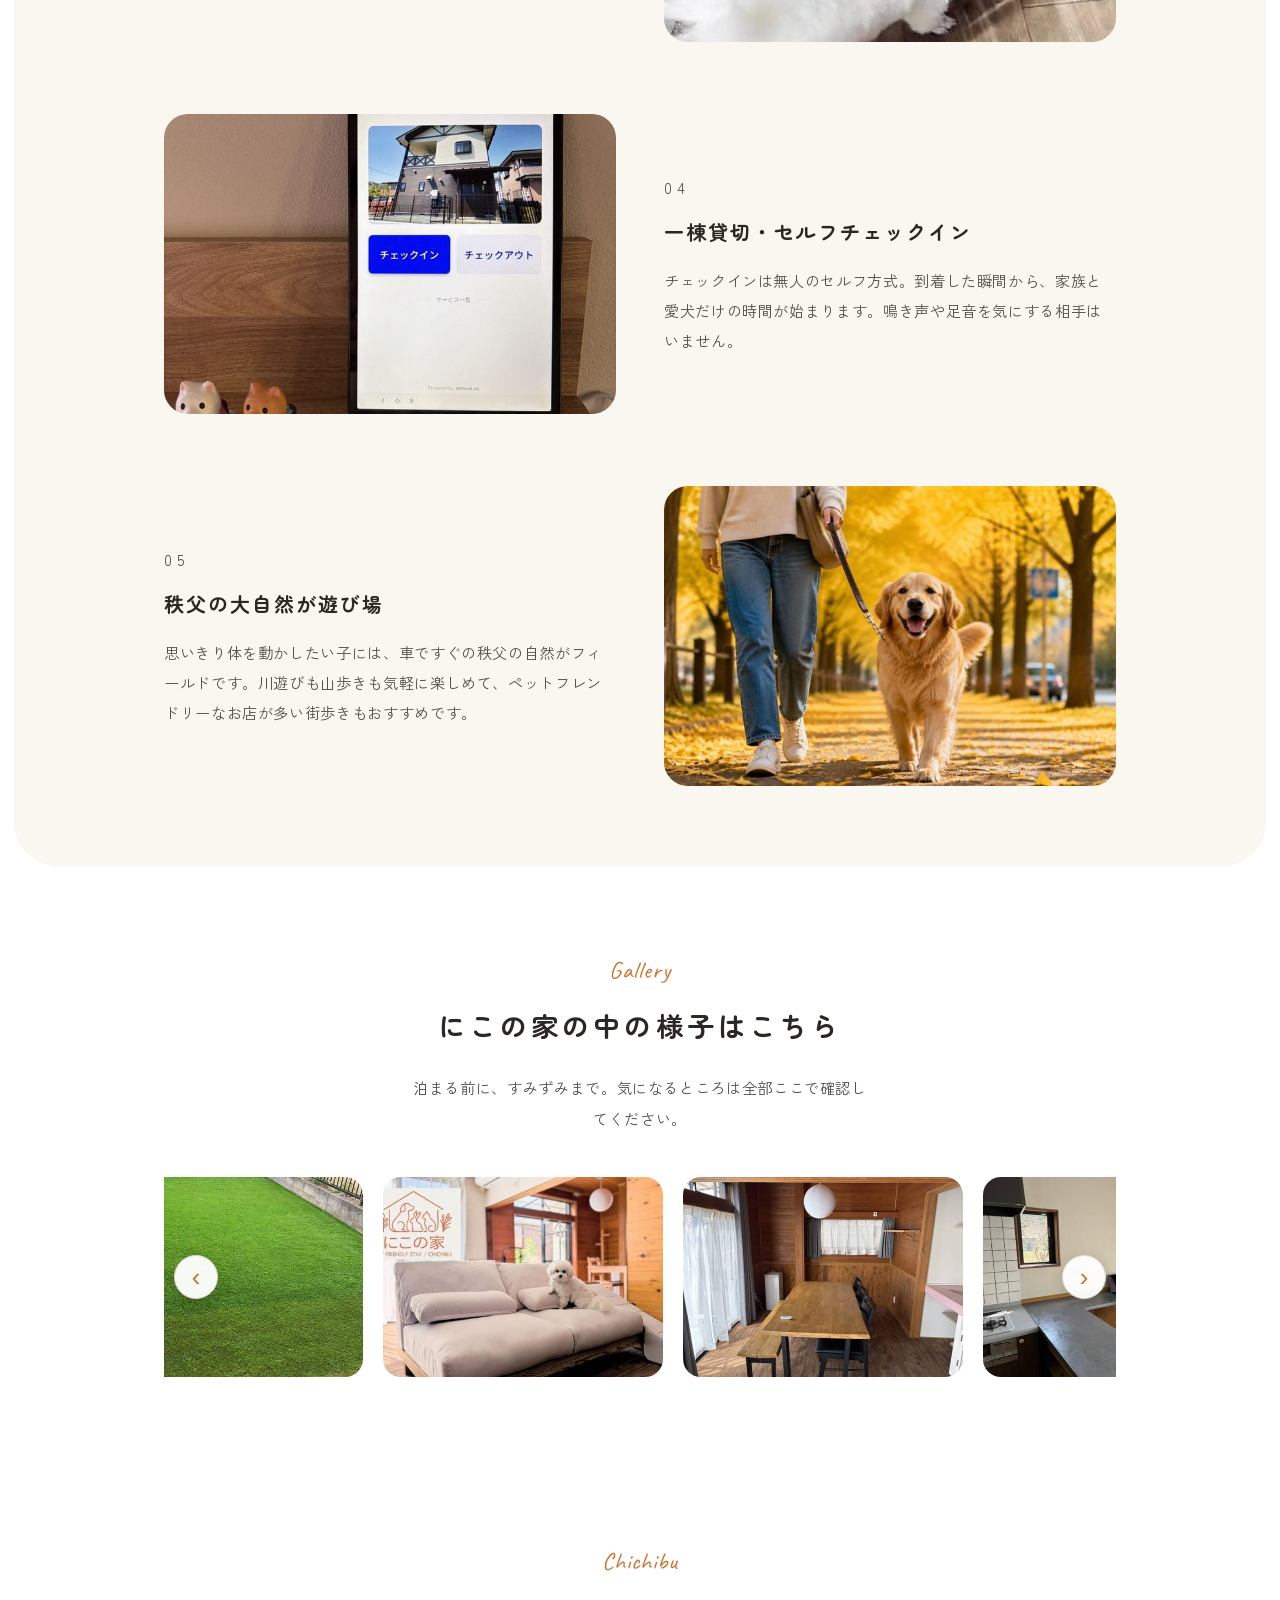
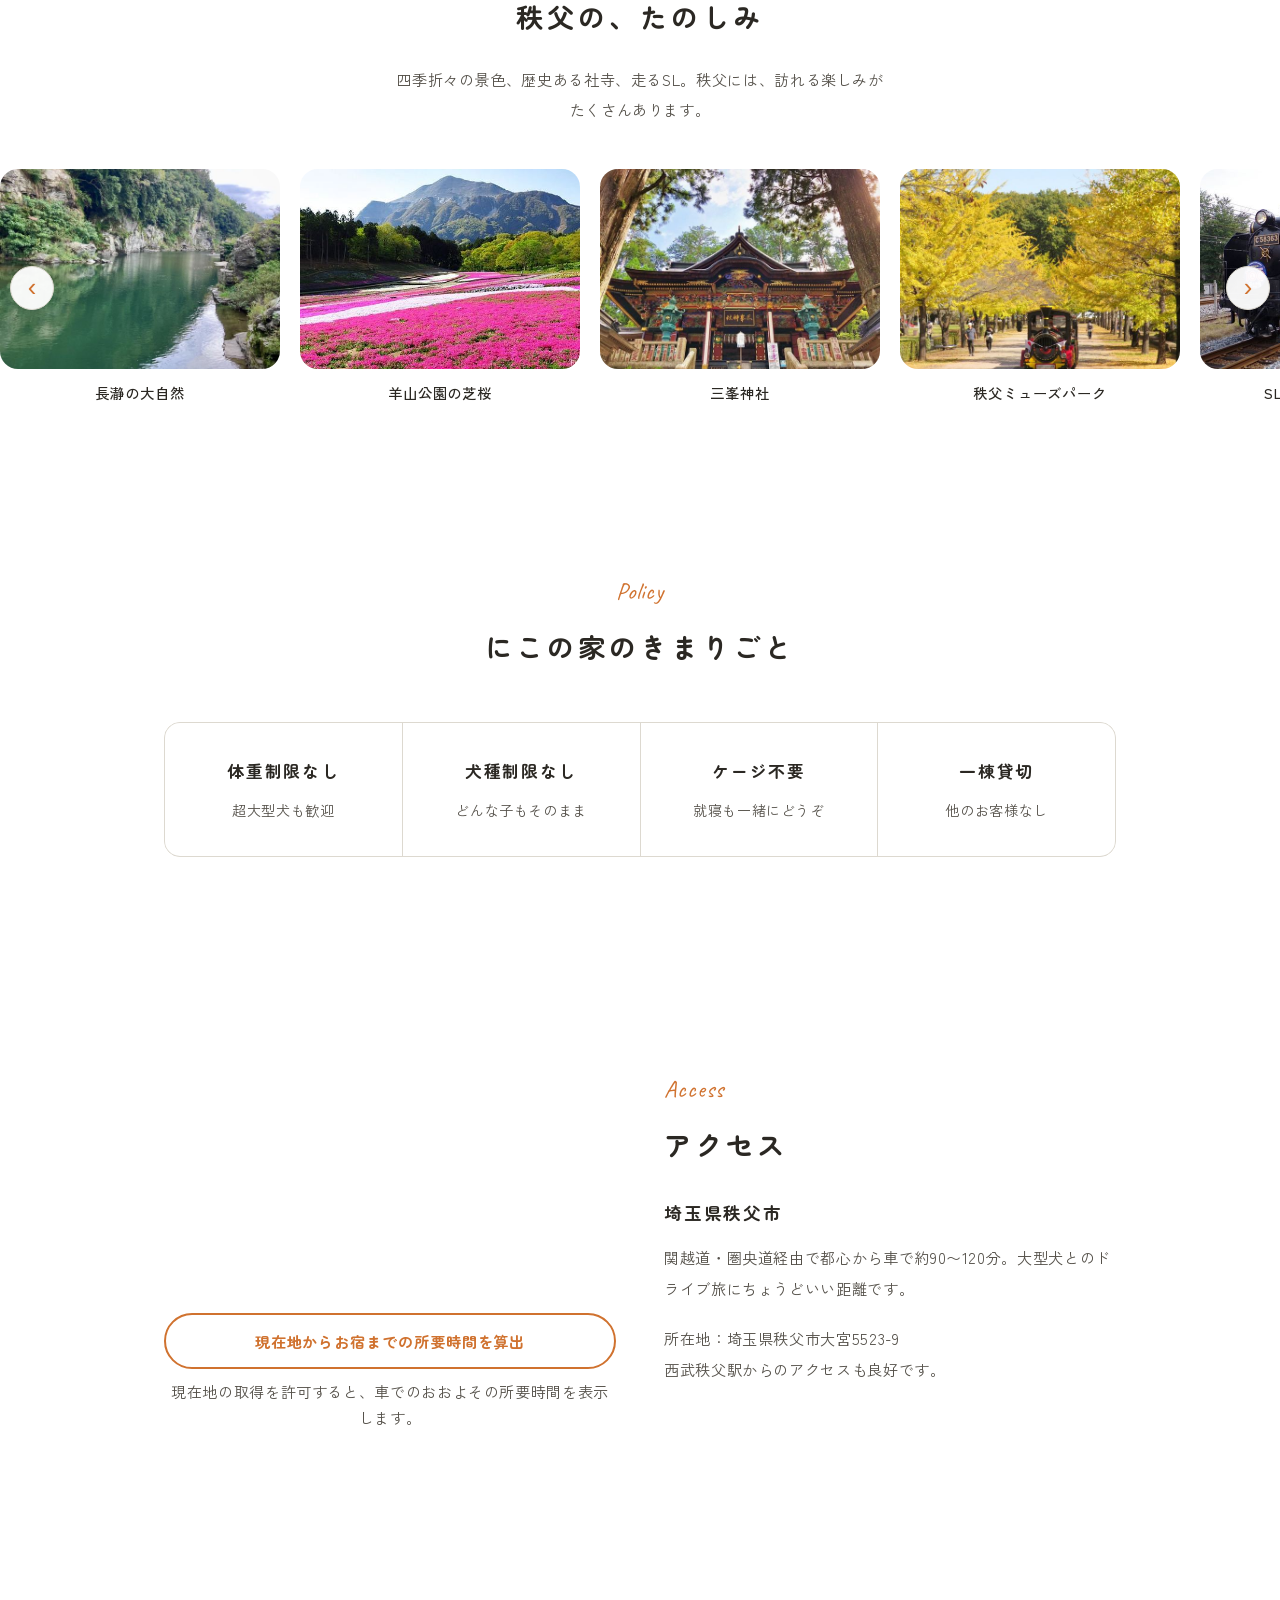
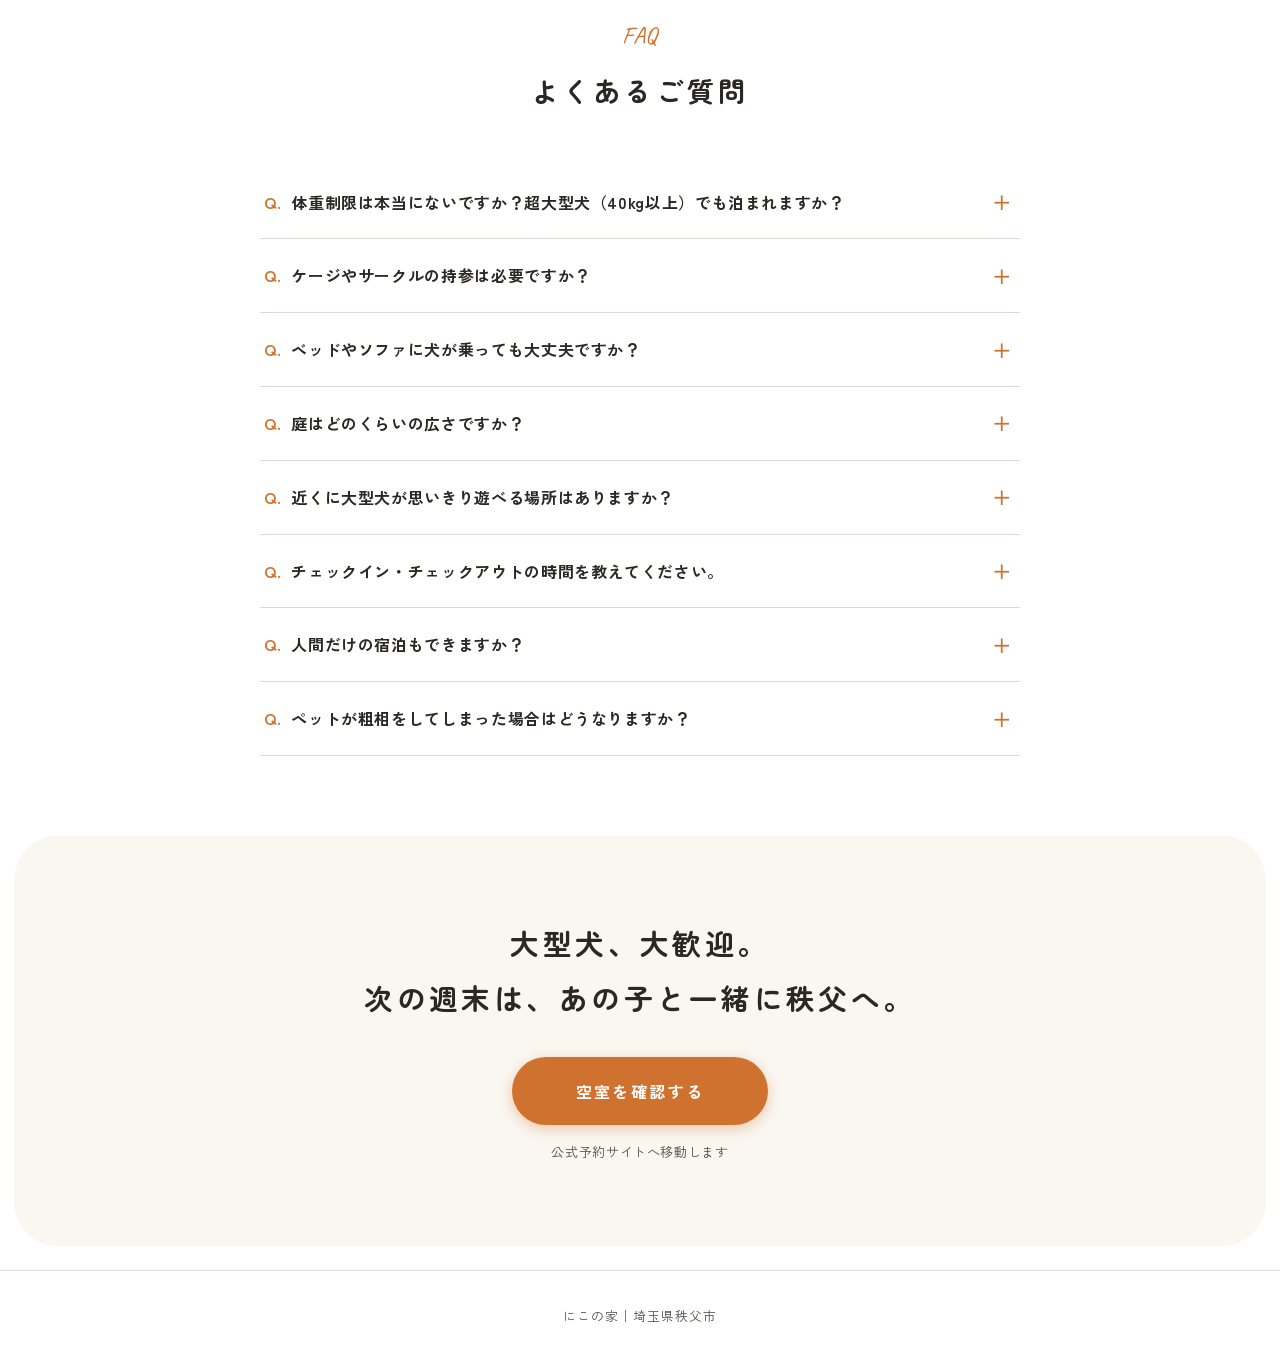
==== commit 484011b2: "N-045: LP3種の秩父スポットカルーセルの寸法をギャラリーに揃える（280px幅・200px高・角丸18px） Co-Authored-By: Claude Opus 5.5 <noreply@" ====
--- a/lp/lp1_large-dogs.html
+++ b/lp/lp1_large-dogs.html
@@ -148,13 +148,13 @@
 .chi-lead{text-align:center;color:var(--gray);margin:-28px auto 44px;font-size:.95rem;padding:0 24px;max-width:36em}
 .marquee{overflow:hidden;width:100%}
 .m-track{display:flex;gap:20px;width:max-content}
-.m-card{width:250px;flex-shrink:0;margin:0}
-.m-card .ph{height:175px;border-radius:20px;font-size:.78rem}
+.m-card{width:280px;flex-shrink:0;margin:0}
+.m-card .ph{height:200px;border-radius:18px;font-size:.78rem}
 .m-card figcaption{text-align:center;margin-top:10px;font-size:.9rem;color:var(--ink);font-weight:500;letter-spacing:.06em}
 @keyframes scrollx{from{transform:translateX(0)}to{transform:translateX(-50%)}}
 @media (prefers-reduced-motion:reduce){.m-track{animation:none}.marquee{overflow-x:auto;-webkit-overflow-scrolling:touch}}
 
-.m-photo{width:100%;height:175px;object-fit:cover;border-radius:20px;display:block}
+.m-photo{width:100%;height:200px;object-fit:cover;border-radius:18px;display:block}
 .f-photo{width:100%;height:300px;object-fit:cover;border-radius:24px;display:block}
 .f-video{width:100%;height:300px;object-fit:cover;border-radius:24px;display:block;background:var(--black)}
 
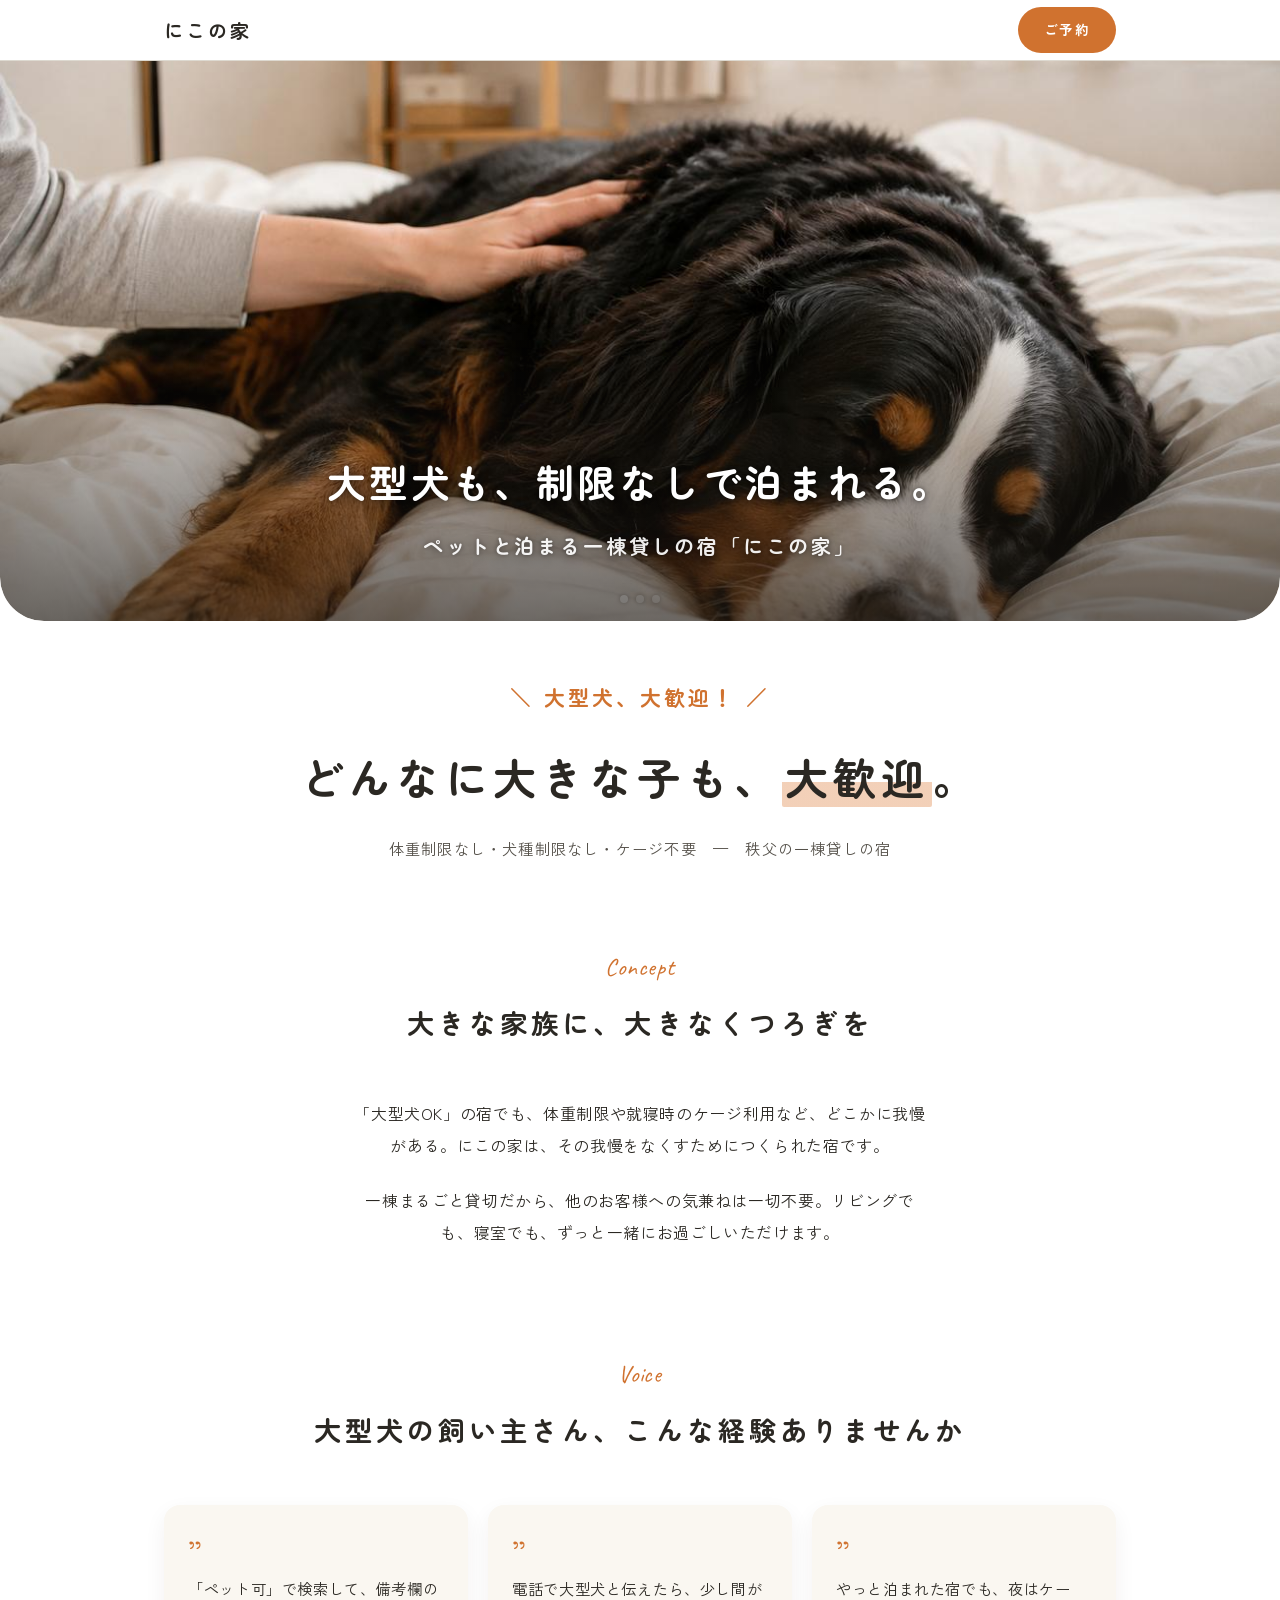
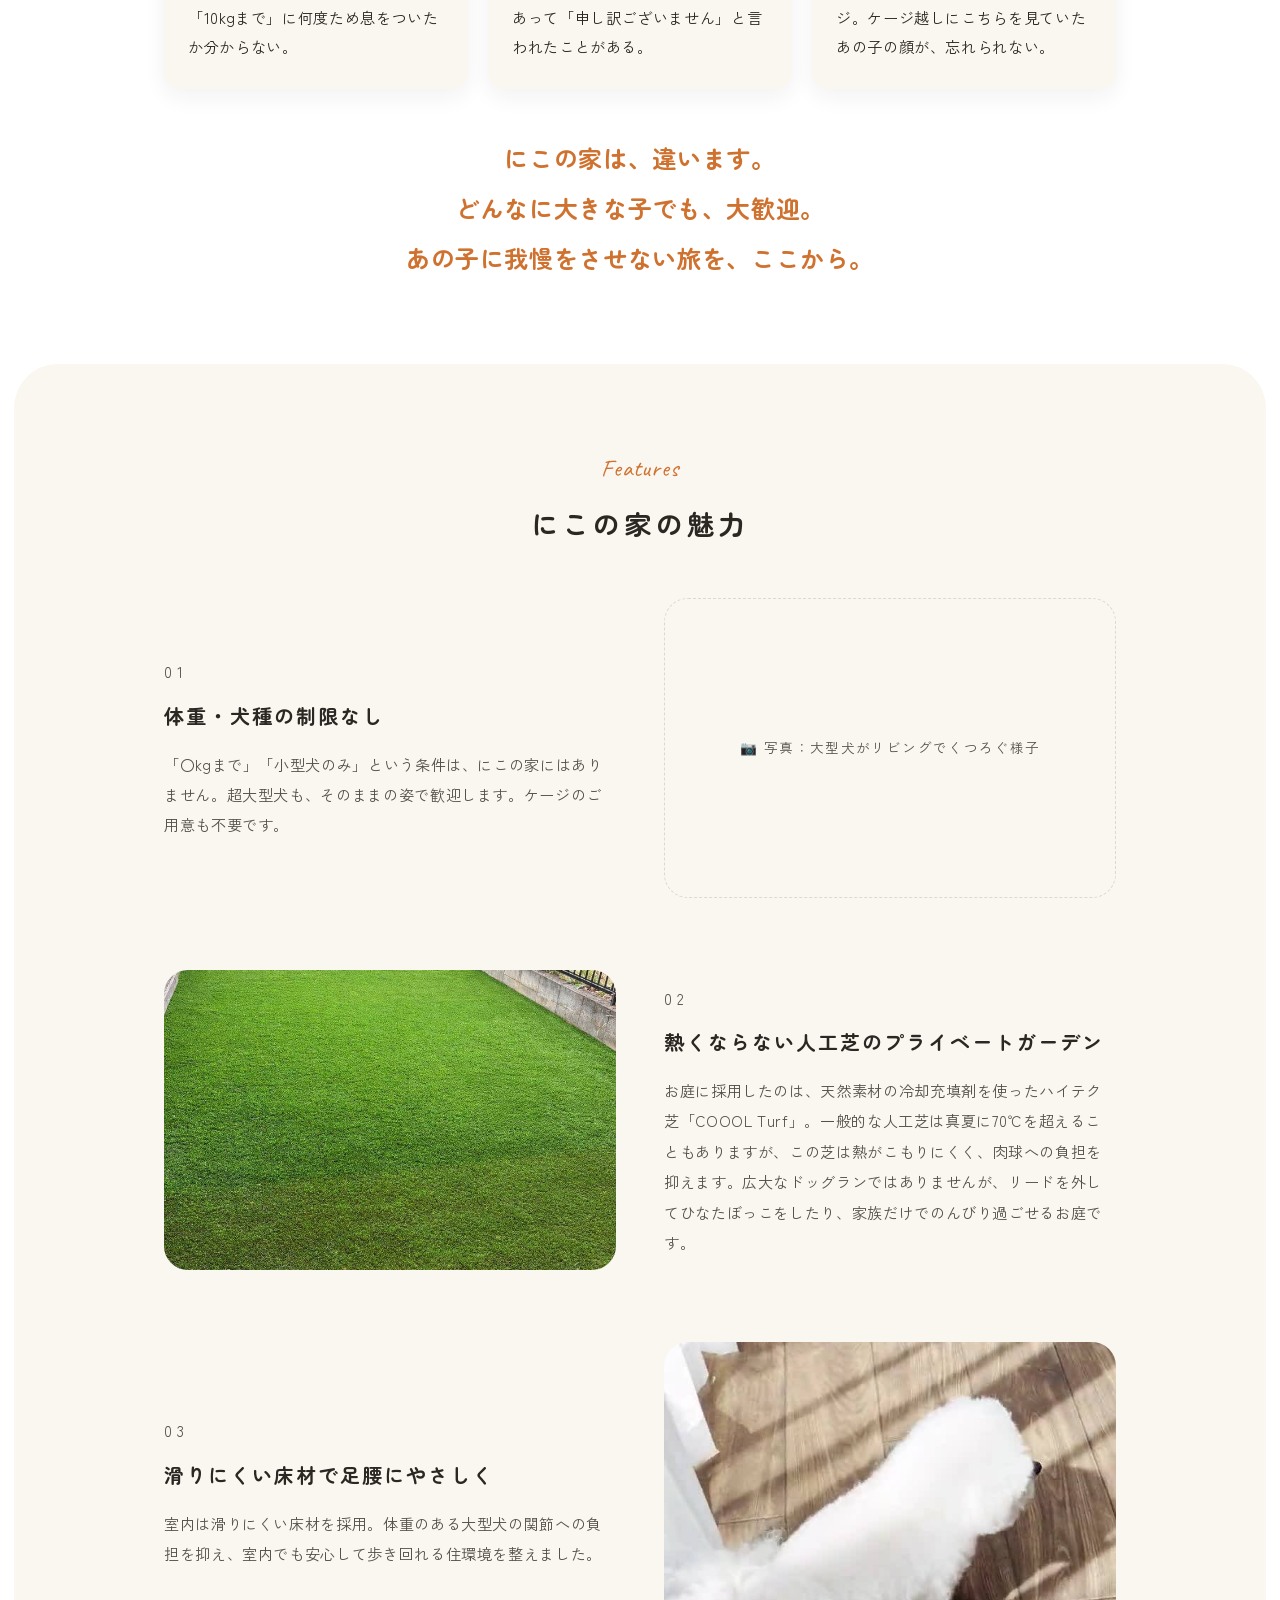
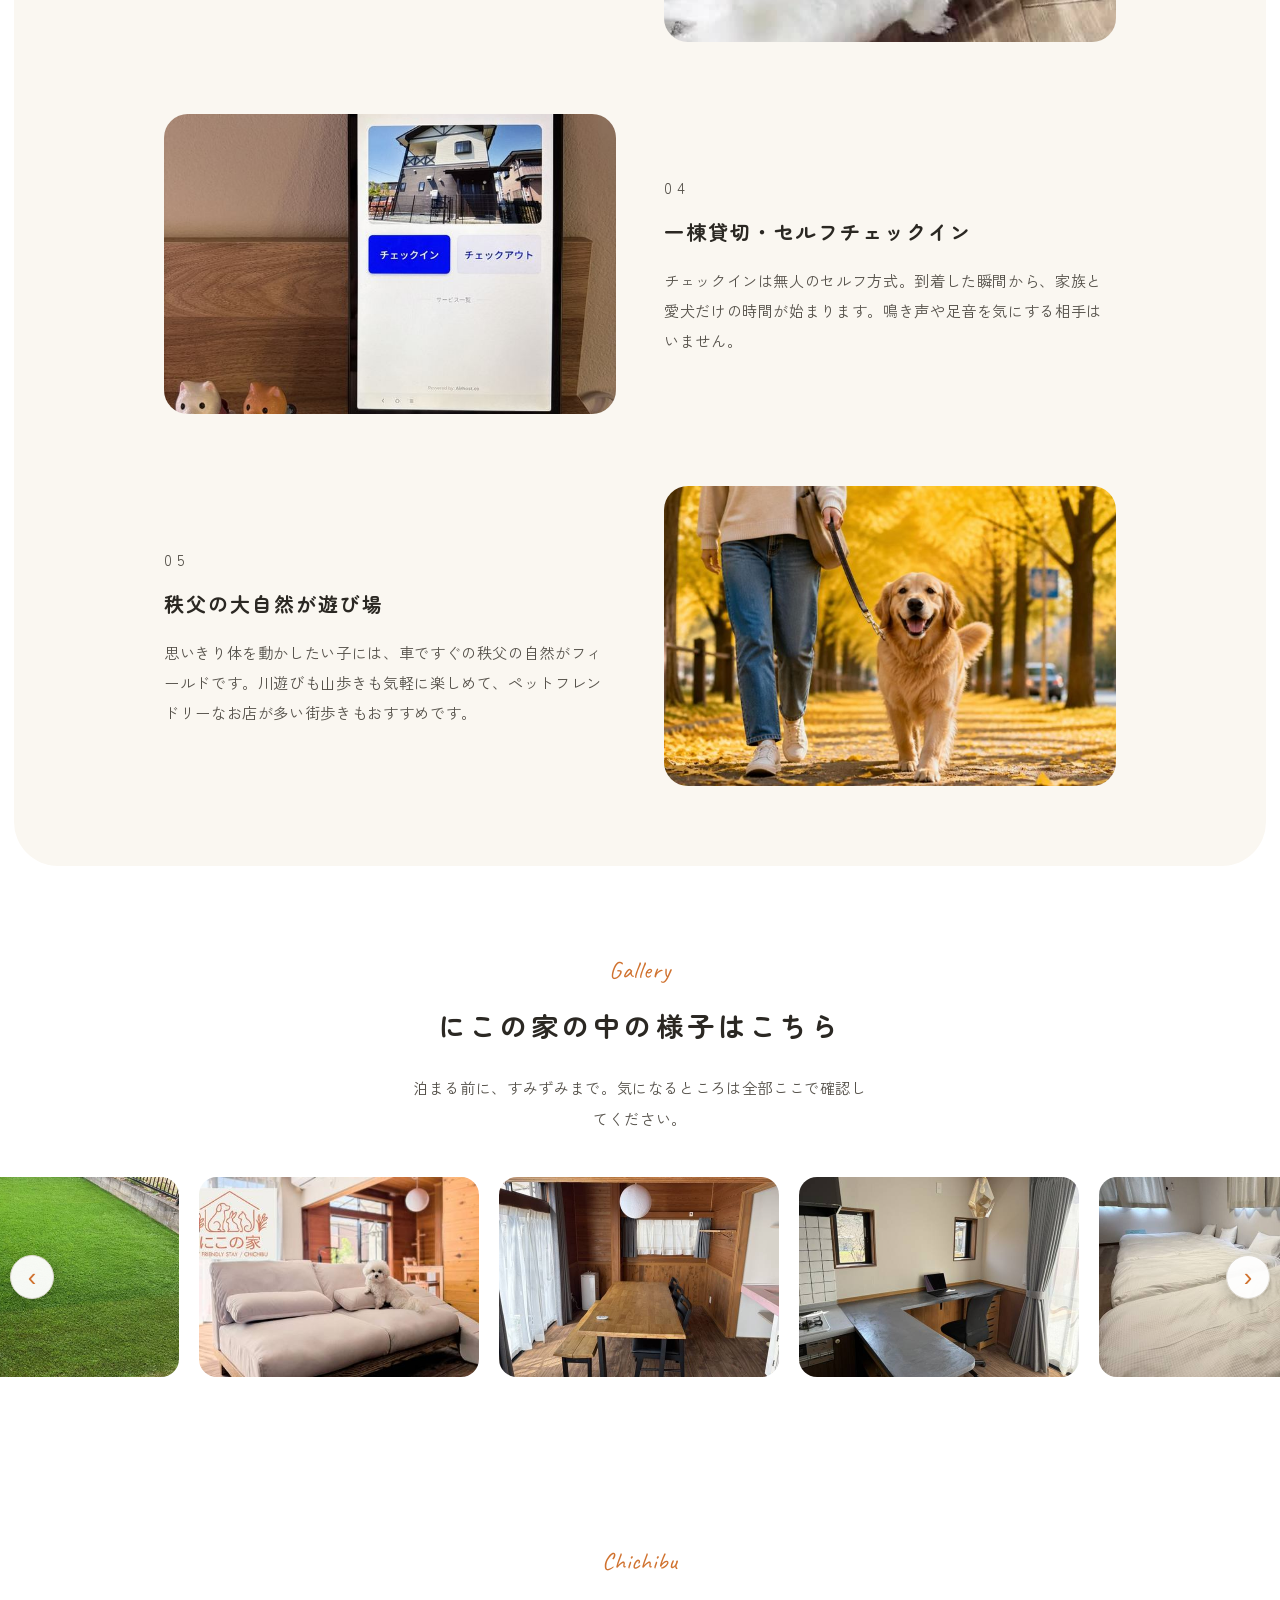
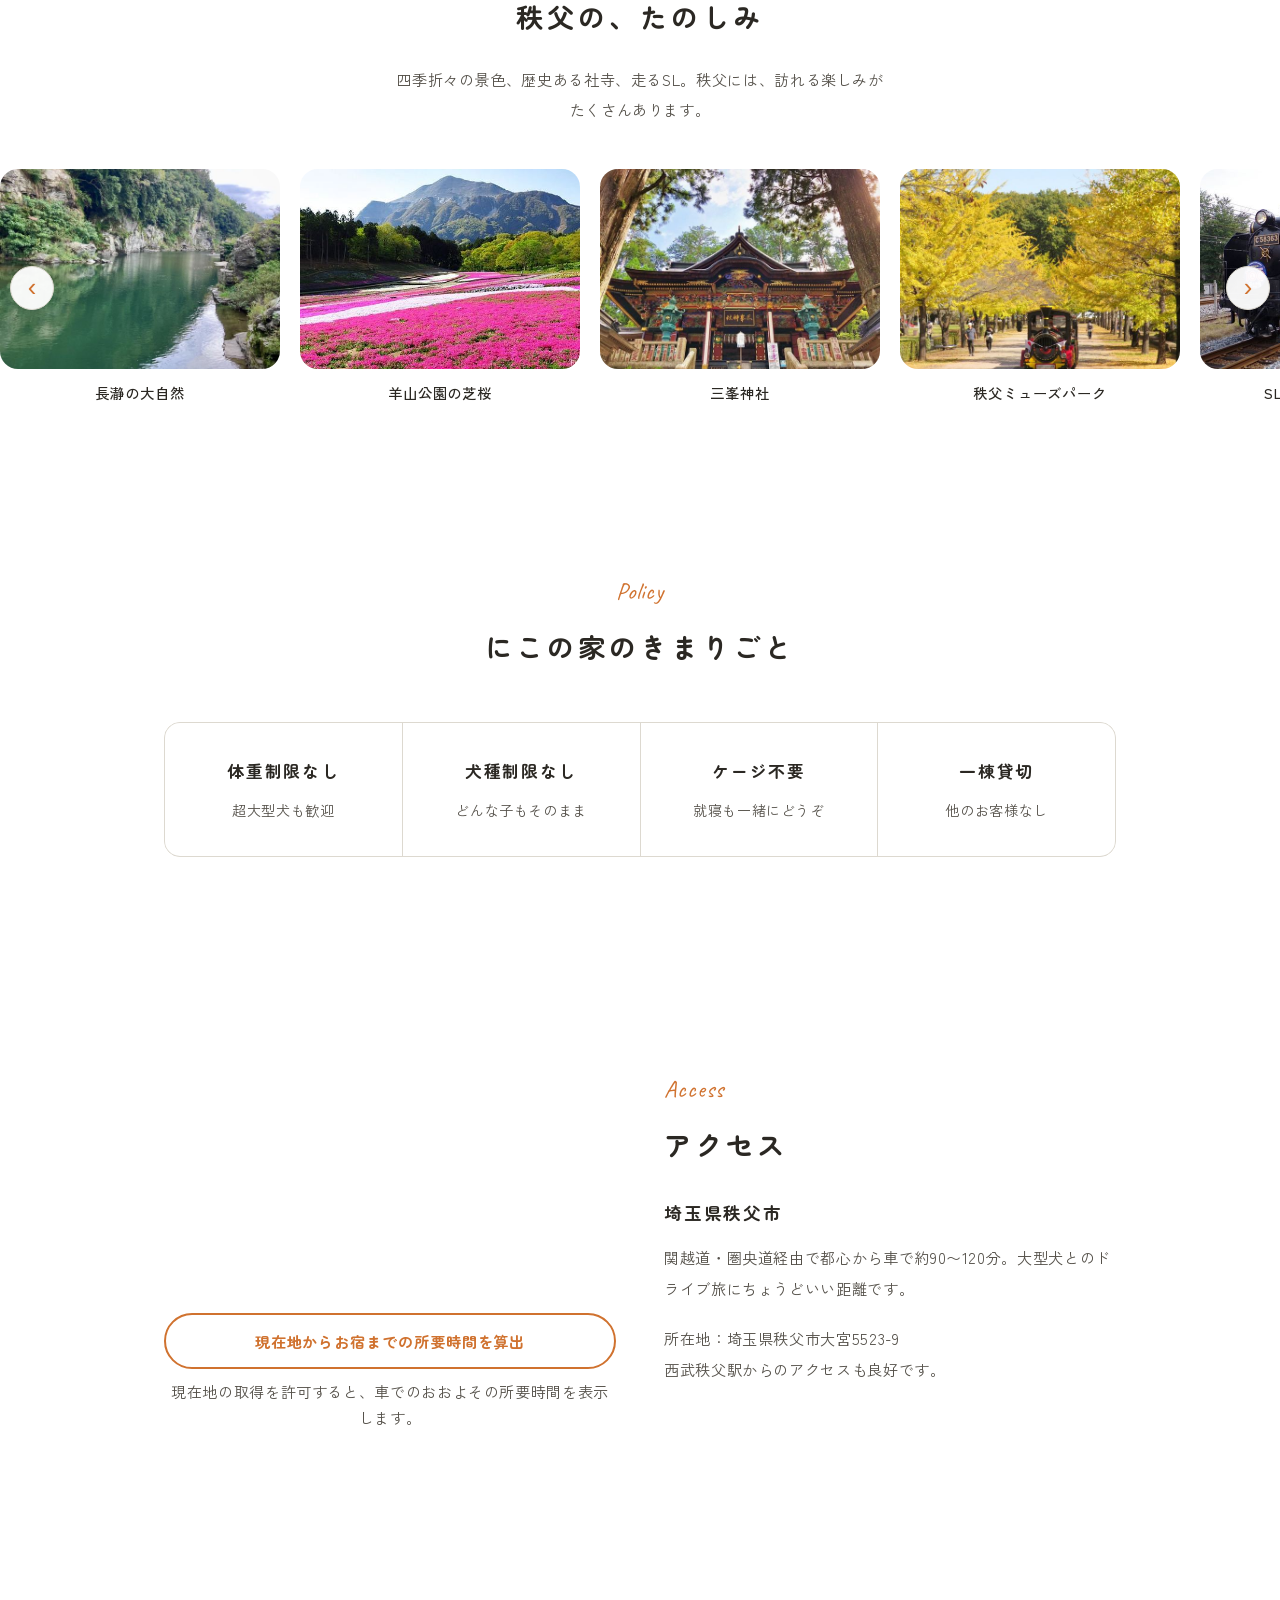
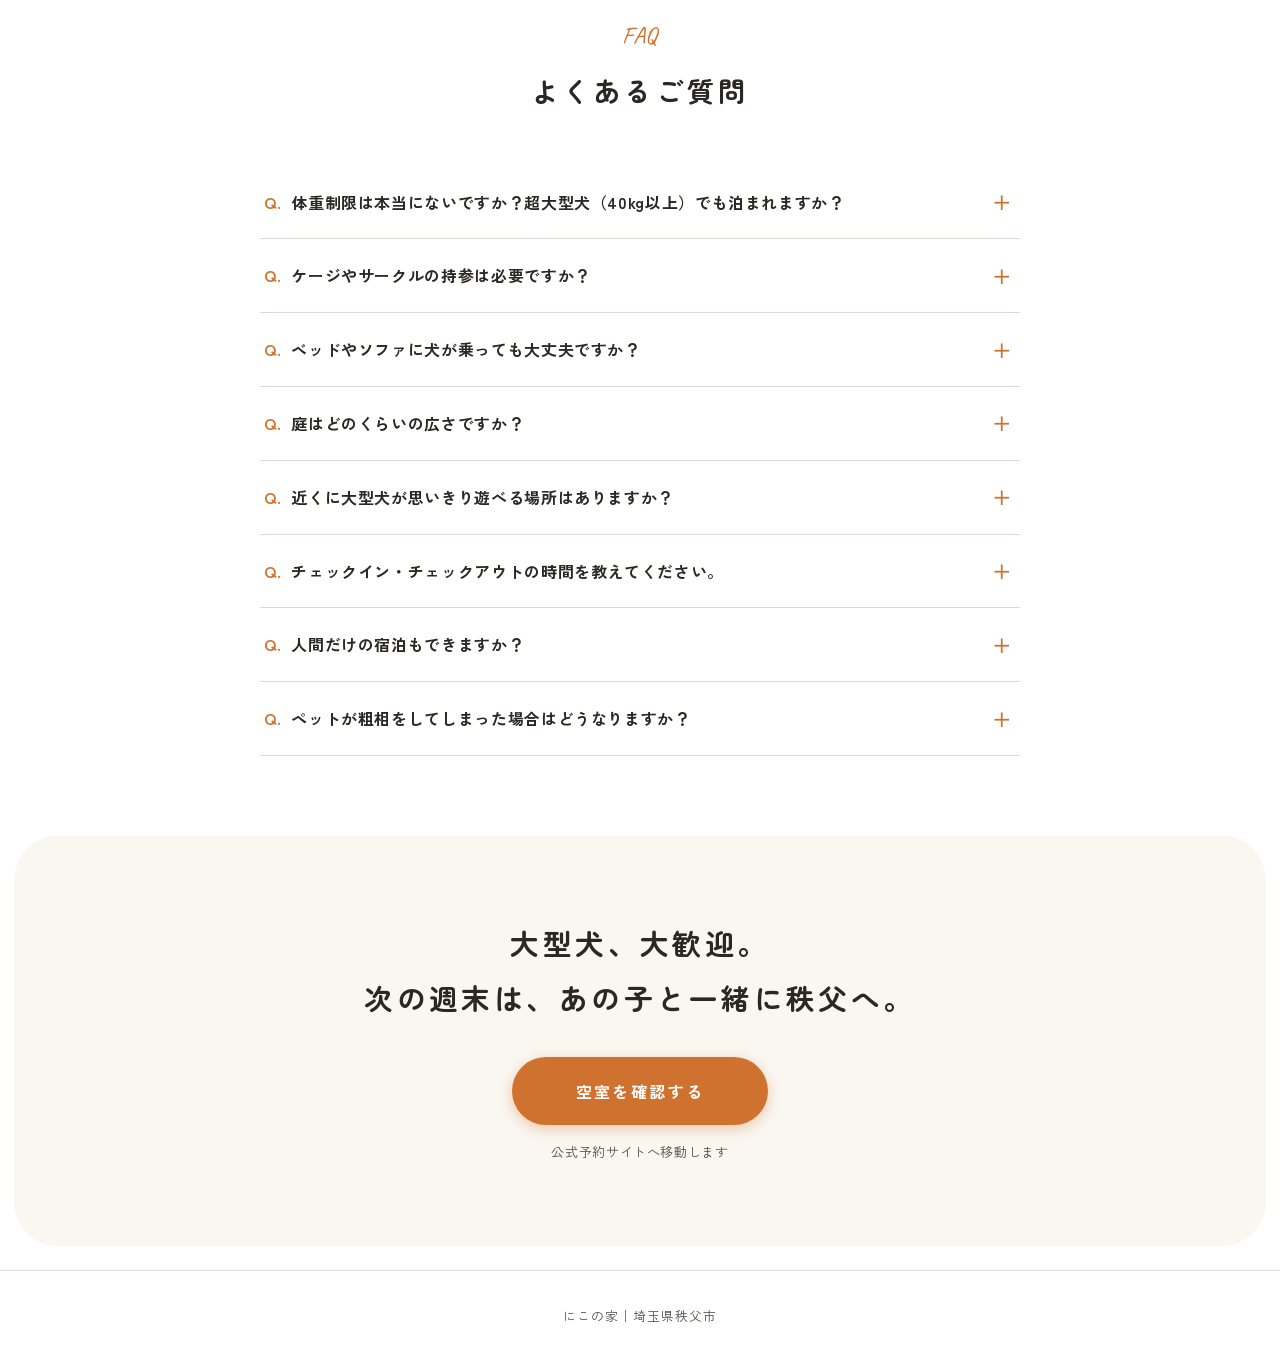
==== commit f7533f1a: "N-047: LP3種のギャラリーカルーセルを .wrap の外に出し、秩父カルーセルと同じフルブリード配置に揃える Co-Authored-By: Claude Opus 5.5 <noreply@" ====
--- a/lp/lp1_large-dogs.html
+++ b/lp/lp1_large-dogs.html
@@ -454,8 +454,8 @@
   <div class="wrap">
     <div class="label"><span class="en">Gallery</span><span class="ja">にこの家の中の様子はこちら</span></div>
     <p class="g-lead">泊まる前に、すみずみまで。気になるところは全部ここで確認してください。</p>
-    <div class="car-shell"><button type="button" class="car-btn prev" aria-label="前の写真へ">&#8249;</button><div class="marquee g-marquee" data-dir="rev"><div class="m-track g-track"><figure class="g-cell"><img loading="lazy" decoding="async" src="assets/img/4d64854c24.jpg" alt="にこの家のリビング"></figure><figure class="g-cell"><img loading="lazy" decoding="async" src="assets/img/67fb1f93dc.jpg" alt="ダイニング"></figure><figure class="g-cell"><img loading="lazy" decoding="async" src="assets/img/4d7bd4d662.jpg" alt="キッチンとワークスペース"></figure><figure class="g-cell"><img loading="lazy" decoding="async" src="assets/img/9e42eaa33e.jpg" alt="寝室"></figure><figure class="g-cell"><img loading="lazy" decoding="async" src="assets/img/e2959d23e9.jpg" alt="ベッドでくつろぐ看板犬にこ"></figure><figure class="g-cell"><img loading="lazy" decoding="async" src="assets/img/12acd98177.jpg" alt="玄関とキャットステップ"></figure><figure class="g-cell"><img loading="lazy" decoding="async" src="assets/img/ab8cde8abf.jpg" alt="浴室"></figure><figure class="g-cell"><img loading="lazy" decoding="async" src="assets/img/f40579db17.jpg" alt="キャットタワースペース"></figure><figure class="g-cell"><img loading="lazy" decoding="async" src="assets/img/632a575eac.jpg" alt="館内のアート"></figure><figure class="g-cell"><img loading="lazy" decoding="async" src="assets/img/6b41906a39.jpg" alt="お出かけ準備のにこたち"></figure><figure class="g-cell"><img loading="lazy" decoding="async" src="assets/img/2d62a4e132.jpg" alt="夜のテラス"></figure><figure class="g-cell"><img loading="lazy" decoding="async" src="assets/img/f1a984bc05.jpg" alt="夜の人工芝ガーデン"></figure><figure class="g-cell"><img loading="lazy" decoding="async" src="assets/img/543625c61e.jpg" alt="ドッグランスペース"></figure><figure class="g-cell"><img loading="lazy" decoding="async" src="assets/img/14a5cda7a7.jpg" alt="にこの家の外観"></figure><figure class="g-cell"><img loading="lazy" decoding="async" src="assets/img/b2becbfb31.jpg" alt="人工芝の庭（昼）"></figure></div></div><button type="button" class="car-btn next" aria-label="次の写真へ">&#8250;</button></div>
-  </div>
+  </div>
+  <div class="car-shell"><button type="button" class="car-btn prev" aria-label="前の写真へ">&#8249;</button><div class="marquee g-marquee" data-dir="rev"><div class="m-track g-track"><figure class="g-cell"><img loading="lazy" decoding="async" src="assets/img/4d64854c24.jpg" alt="にこの家のリビング"></figure><figure class="g-cell"><img loading="lazy" decoding="async" src="assets/img/67fb1f93dc.jpg" alt="ダイニング"></figure><figure class="g-cell"><img loading="lazy" decoding="async" src="assets/img/4d7bd4d662.jpg" alt="キッチンとワークスペース"></figure><figure class="g-cell"><img loading="lazy" decoding="async" src="assets/img/9e42eaa33e.jpg" alt="寝室"></figure><figure class="g-cell"><img loading="lazy" decoding="async" src="assets/img/e2959d23e9.jpg" alt="ベッドでくつろぐ看板犬にこ"></figure><figure class="g-cell"><img loading="lazy" decoding="async" src="assets/img/12acd98177.jpg" alt="玄関とキャットステップ"></figure><figure class="g-cell"><img loading="lazy" decoding="async" src="assets/img/ab8cde8abf.jpg" alt="浴室"></figure><figure class="g-cell"><img loading="lazy" decoding="async" src="assets/img/f40579db17.jpg" alt="キャットタワースペース"></figure><figure class="g-cell"><img loading="lazy" decoding="async" src="assets/img/632a575eac.jpg" alt="館内のアート"></figure><figure class="g-cell"><img loading="lazy" decoding="async" src="assets/img/6b41906a39.jpg" alt="お出かけ準備のにこたち"></figure><figure class="g-cell"><img loading="lazy" decoding="async" src="assets/img/2d62a4e132.jpg" alt="夜のテラス"></figure><figure class="g-cell"><img loading="lazy" decoding="async" src="assets/img/f1a984bc05.jpg" alt="夜の人工芝ガーデン"></figure><figure class="g-cell"><img loading="lazy" decoding="async" src="assets/img/543625c61e.jpg" alt="ドッグランスペース"></figure><figure class="g-cell"><img loading="lazy" decoding="async" src="assets/img/14a5cda7a7.jpg" alt="にこの家の外観"></figure><figure class="g-cell"><img loading="lazy" decoding="async" src="assets/img/b2becbfb31.jpg" alt="人工芝の庭（昼）"></figure></div></div><button type="button" class="car-btn next" aria-label="次の写真へ">&#8250;</button></div>
 </section>
 
 <section class="chichibu">
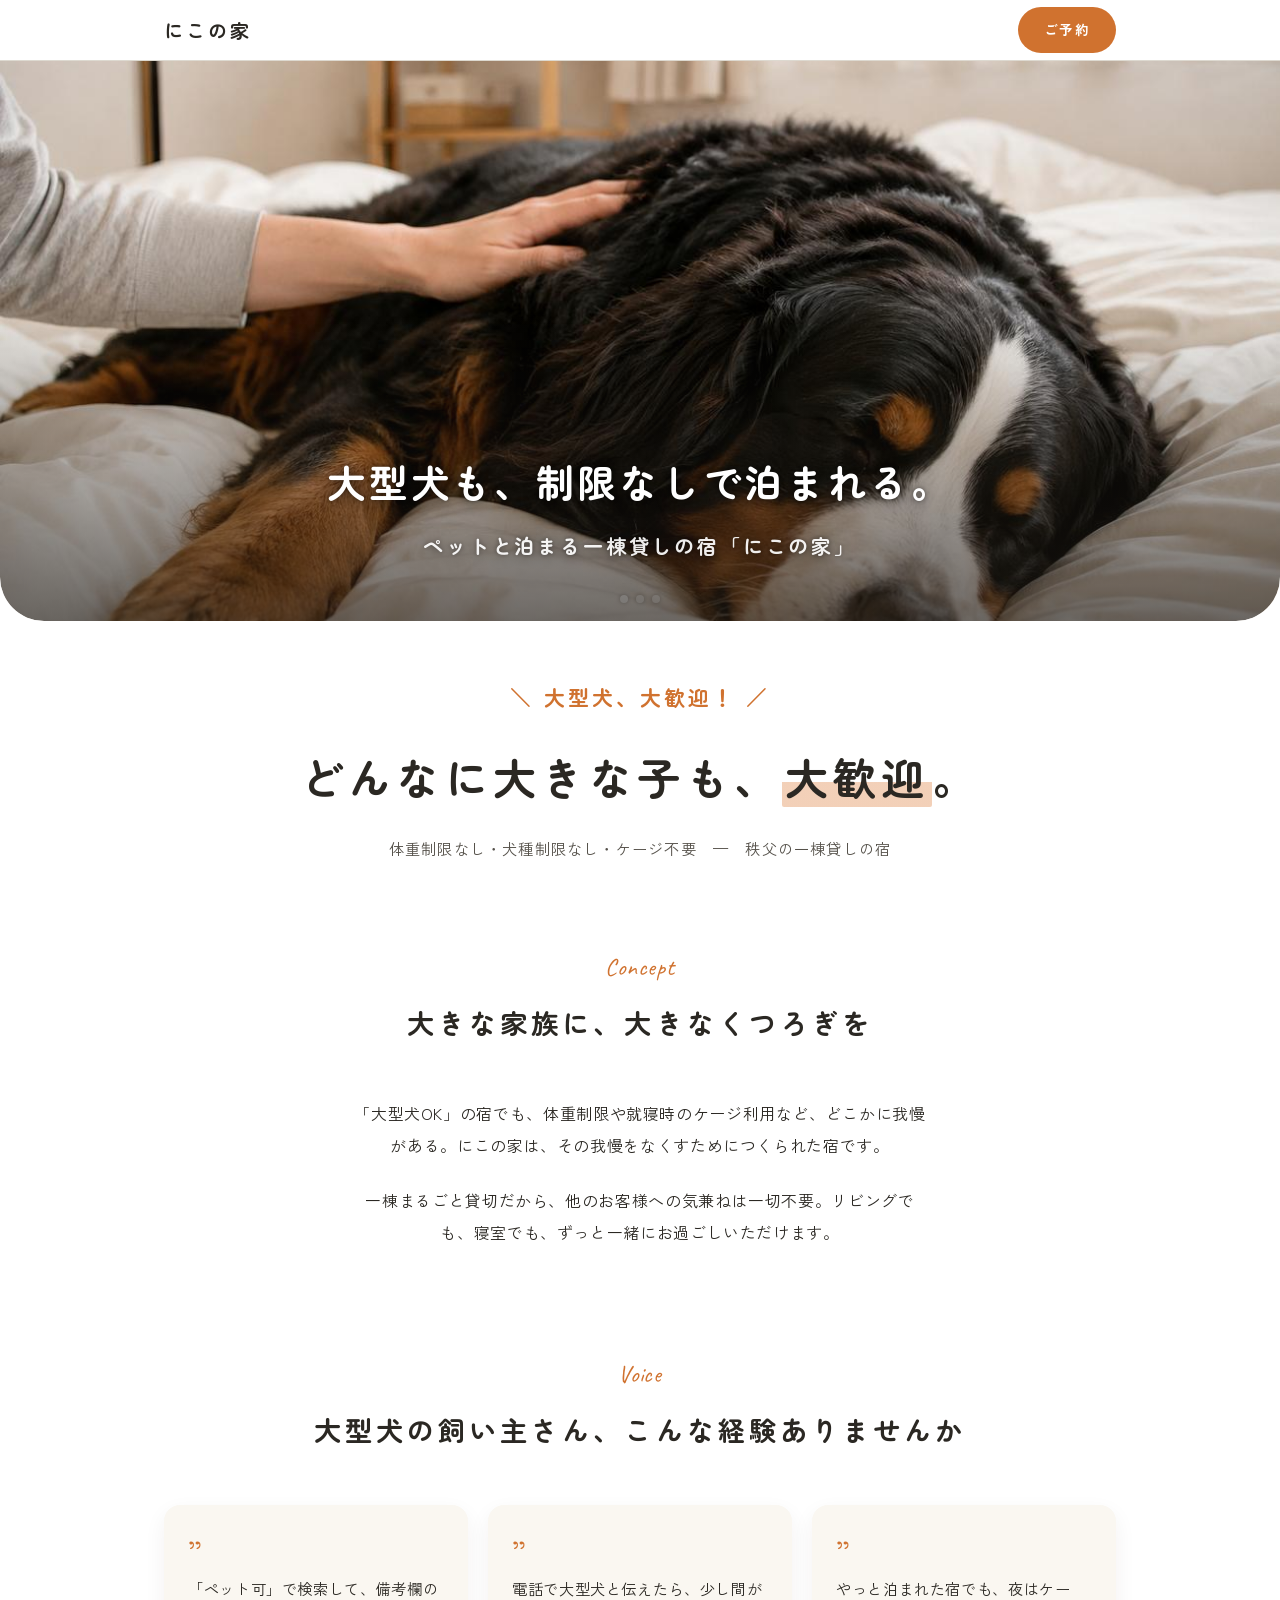
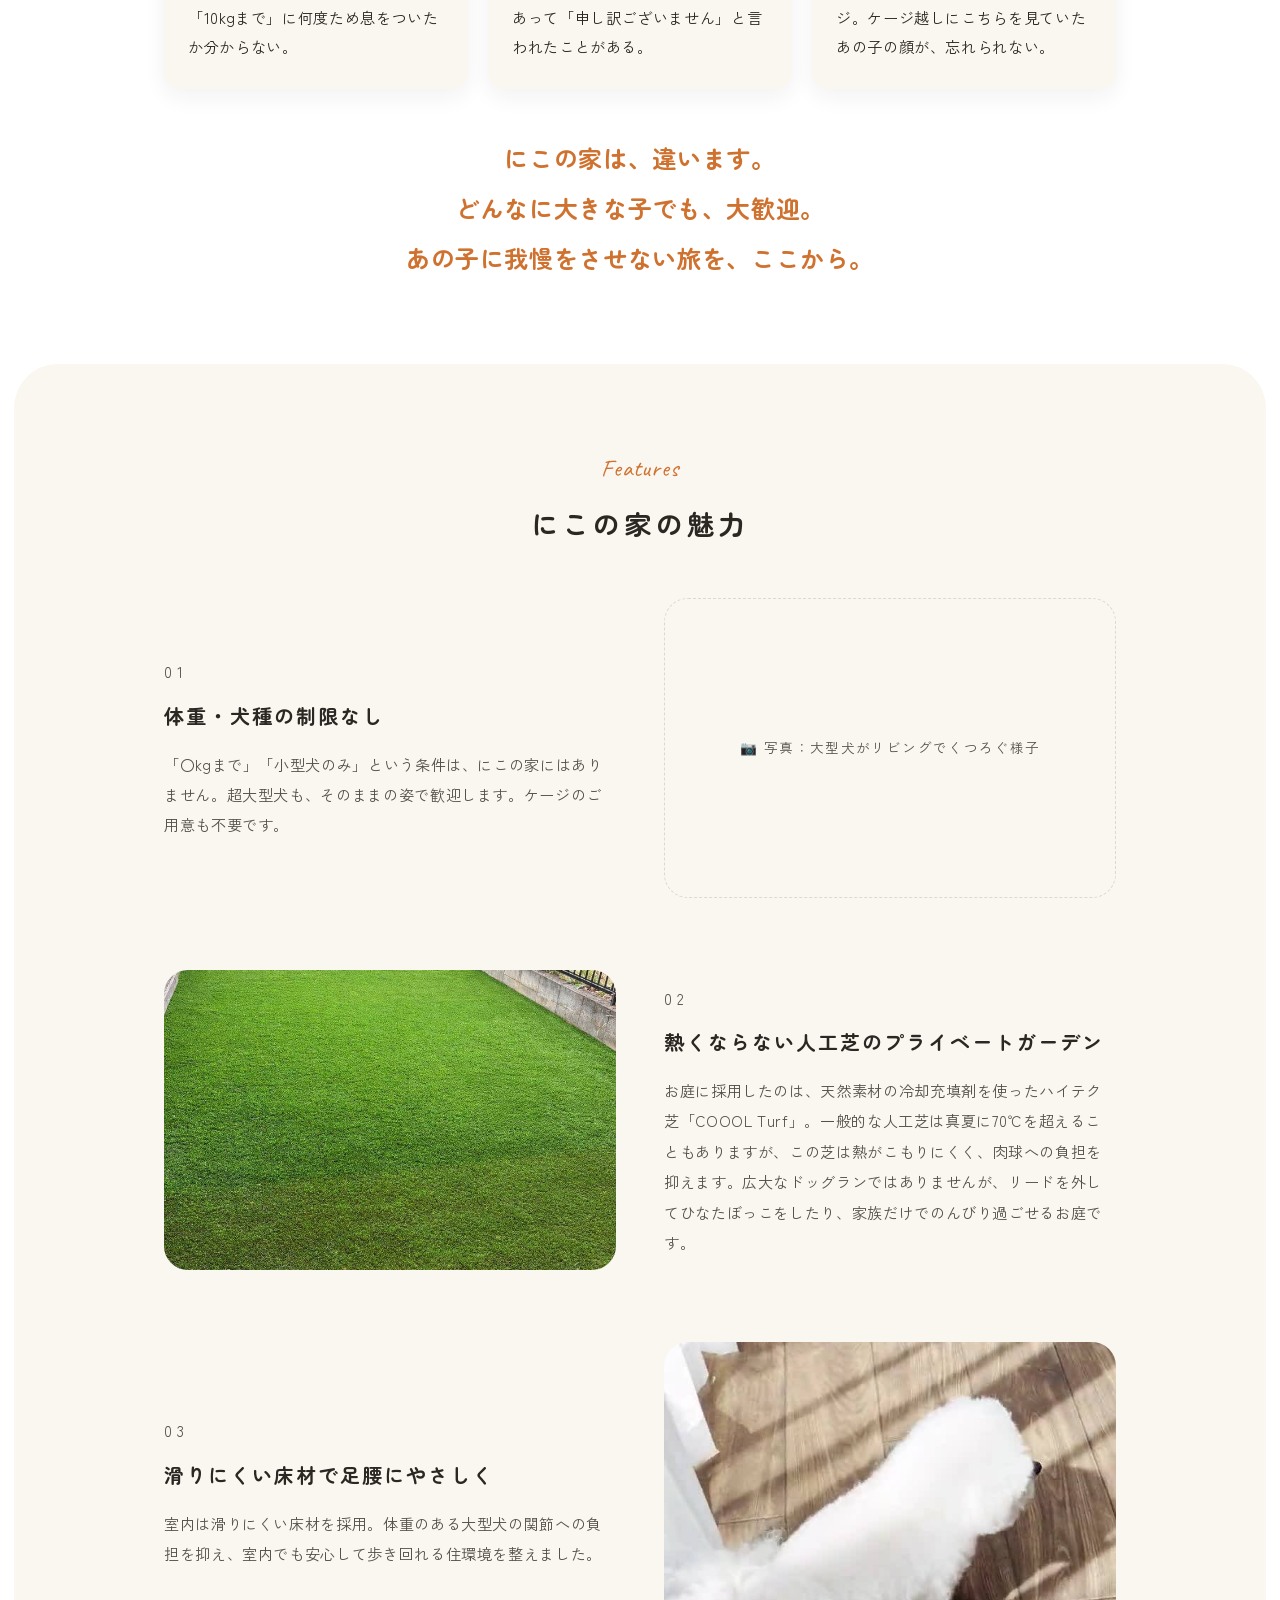
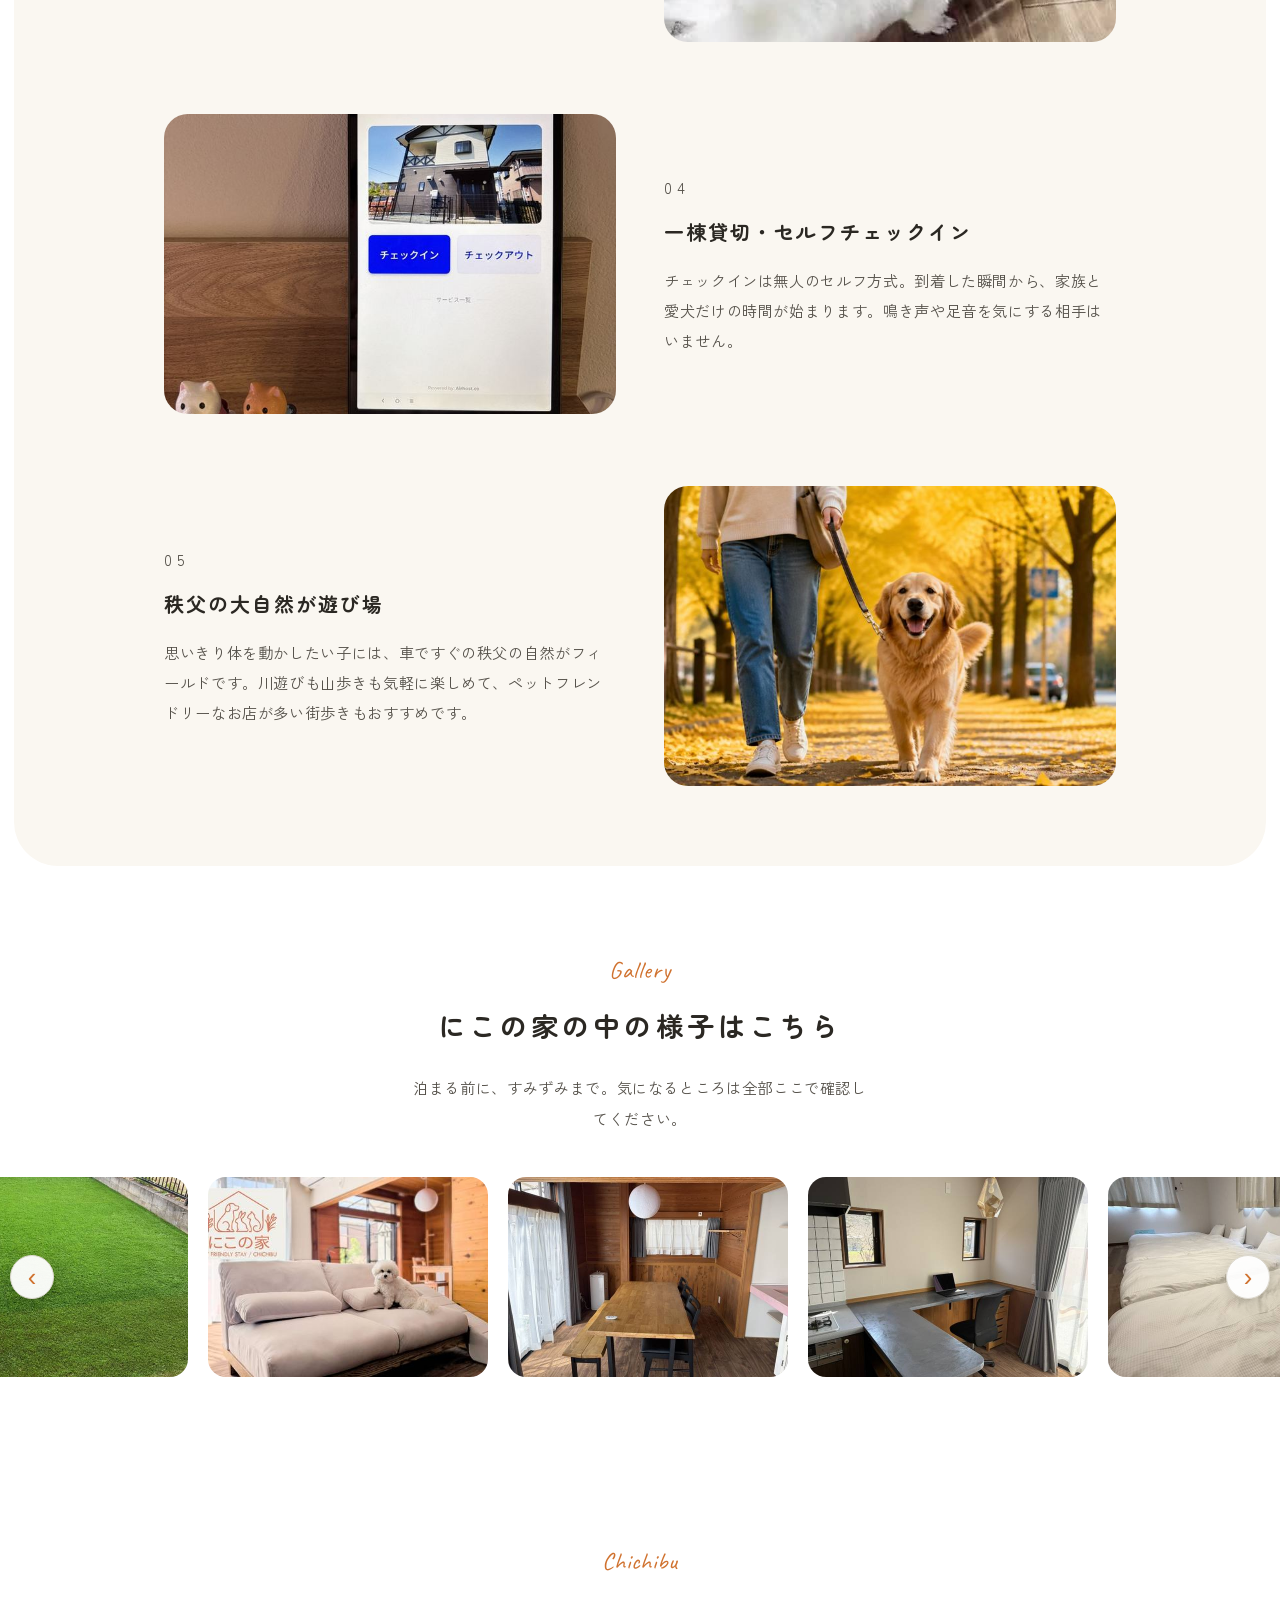
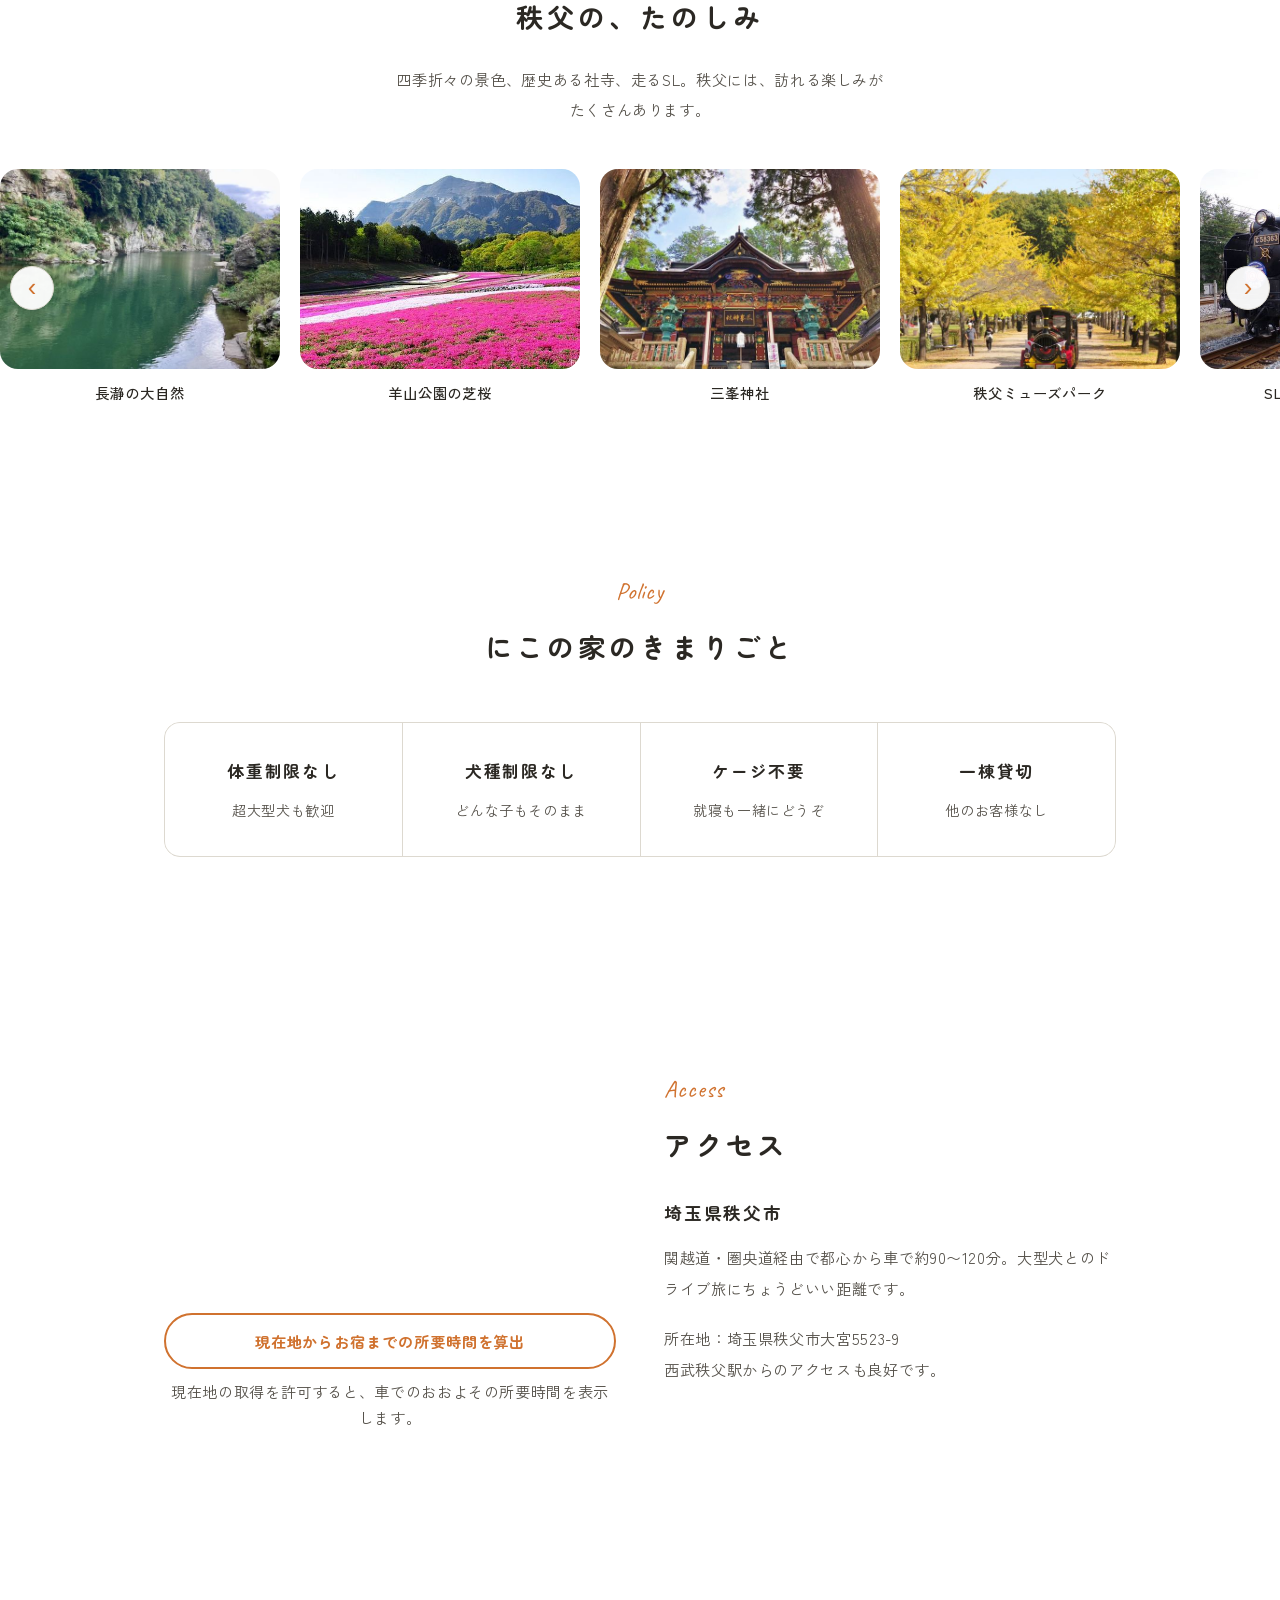
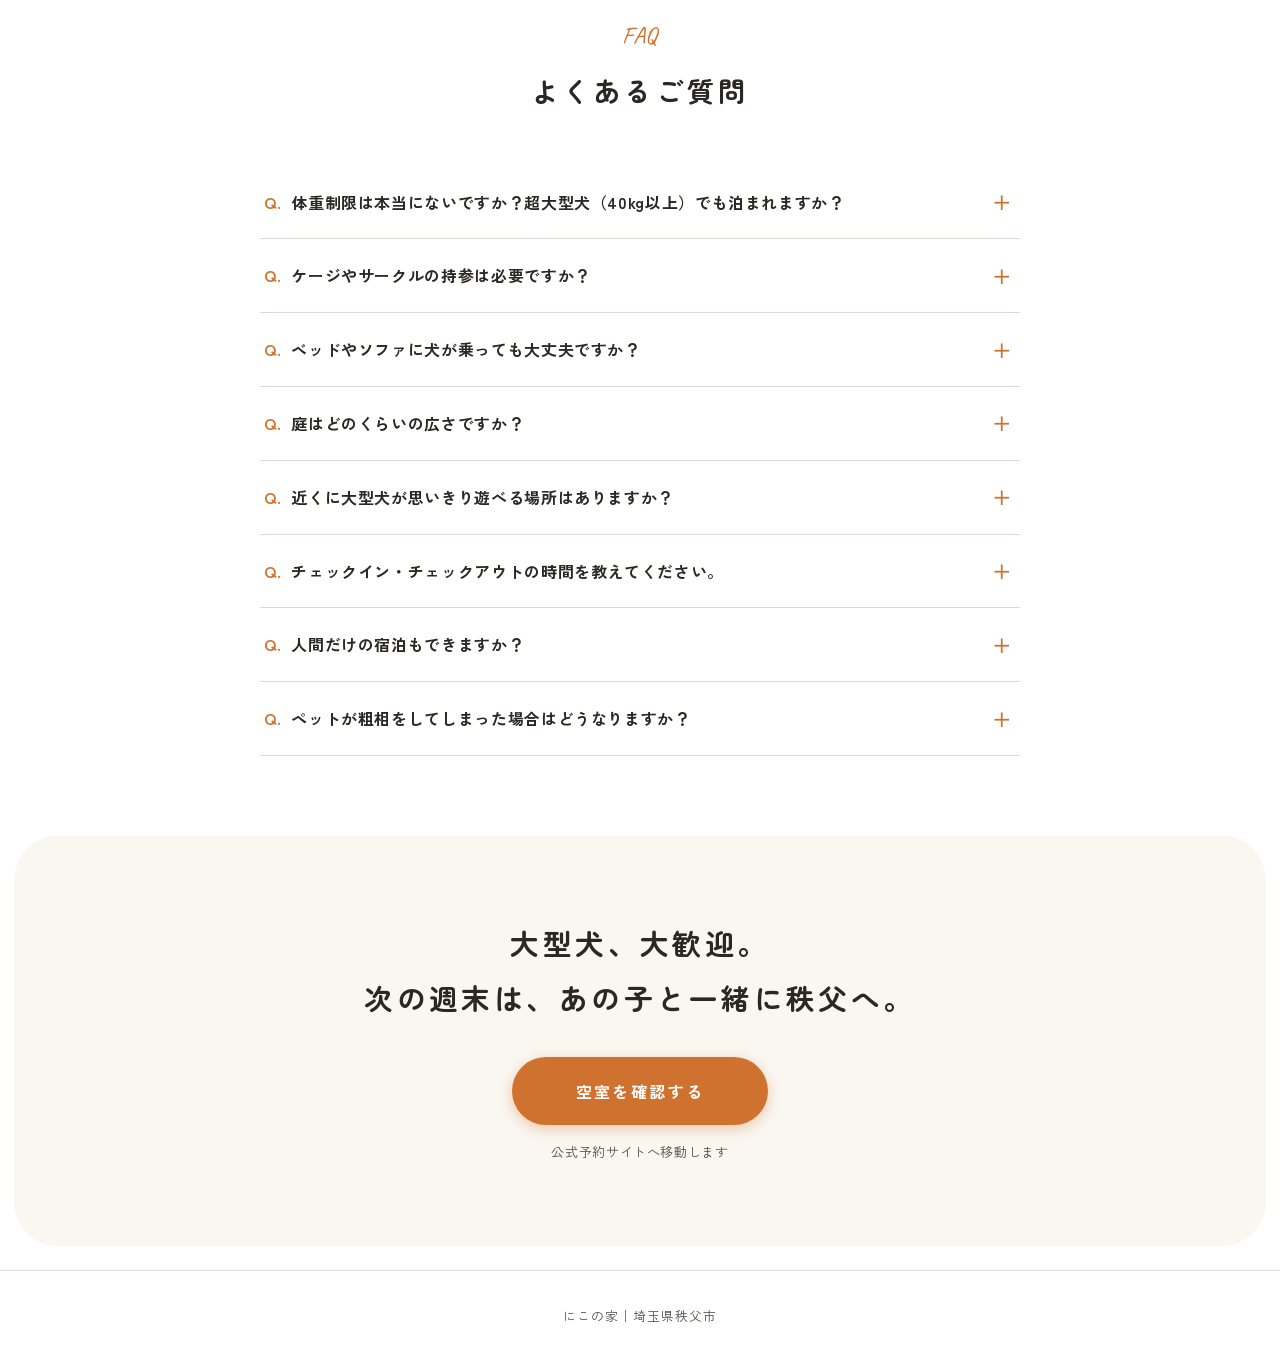
==== commit 33c4d7d2: "N-048: LP3種のギャラリー14番目を外観から看板犬にこ（../images/owner-story.jpg）に差し替え Co-Authored-By: Claude Opus 5.5 <nor" ====
--- a/lp/lp1_large-dogs.html
+++ b/lp/lp1_large-dogs.html
@@ -455,7 +455,7 @@
     <div class="label"><span class="en">Gallery</span><span class="ja">にこの家の中の様子はこちら</span></div>
     <p class="g-lead">泊まる前に、すみずみまで。気になるところは全部ここで確認してください。</p>
   </div>
-  <div class="car-shell"><button type="button" class="car-btn prev" aria-label="前の写真へ">&#8249;</button><div class="marquee g-marquee" data-dir="rev"><div class="m-track g-track"><figure class="g-cell"><img loading="lazy" decoding="async" src="assets/img/4d64854c24.jpg" alt="にこの家のリビング"></figure><figure class="g-cell"><img loading="lazy" decoding="async" src="assets/img/67fb1f93dc.jpg" alt="ダイニング"></figure><figure class="g-cell"><img loading="lazy" decoding="async" src="assets/img/4d7bd4d662.jpg" alt="キッチンとワークスペース"></figure><figure class="g-cell"><img loading="lazy" decoding="async" src="assets/img/9e42eaa33e.jpg" alt="寝室"></figure><figure class="g-cell"><img loading="lazy" decoding="async" src="assets/img/e2959d23e9.jpg" alt="ベッドでくつろぐ看板犬にこ"></figure><figure class="g-cell"><img loading="lazy" decoding="async" src="assets/img/12acd98177.jpg" alt="玄関とキャットステップ"></figure><figure class="g-cell"><img loading="lazy" decoding="async" src="assets/img/ab8cde8abf.jpg" alt="浴室"></figure><figure class="g-cell"><img loading="lazy" decoding="async" src="assets/img/f40579db17.jpg" alt="キャットタワースペース"></figure><figure class="g-cell"><img loading="lazy" decoding="async" src="assets/img/632a575eac.jpg" alt="館内のアート"></figure><figure class="g-cell"><img loading="lazy" decoding="async" src="assets/img/6b41906a39.jpg" alt="お出かけ準備のにこたち"></figure><figure class="g-cell"><img loading="lazy" decoding="async" src="assets/img/2d62a4e132.jpg" alt="夜のテラス"></figure><figure class="g-cell"><img loading="lazy" decoding="async" src="assets/img/f1a984bc05.jpg" alt="夜の人工芝ガーデン"></figure><figure class="g-cell"><img loading="lazy" decoding="async" src="assets/img/543625c61e.jpg" alt="ドッグランスペース"></figure><figure class="g-cell"><img loading="lazy" decoding="async" src="assets/img/14a5cda7a7.jpg" alt="にこの家の外観"></figure><figure class="g-cell"><img loading="lazy" decoding="async" src="assets/img/b2becbfb31.jpg" alt="人工芝の庭（昼）"></figure></div></div><button type="button" class="car-btn next" aria-label="次の写真へ">&#8250;</button></div>
+  <div class="car-shell"><button type="button" class="car-btn prev" aria-label="前の写真へ">&#8249;</button><div class="marquee g-marquee" data-dir="rev"><div class="m-track g-track"><figure class="g-cell"><img loading="lazy" decoding="async" src="assets/img/4d64854c24.jpg" alt="にこの家のリビング"></figure><figure class="g-cell"><img loading="lazy" decoding="async" src="assets/img/67fb1f93dc.jpg" alt="ダイニング"></figure><figure class="g-cell"><img loading="lazy" decoding="async" src="assets/img/4d7bd4d662.jpg" alt="キッチンとワークスペース"></figure><figure class="g-cell"><img loading="lazy" decoding="async" src="assets/img/9e42eaa33e.jpg" alt="寝室"></figure><figure class="g-cell"><img loading="lazy" decoding="async" src="assets/img/e2959d23e9.jpg" alt="ベッドでくつろぐ看板犬にこ"></figure><figure class="g-cell"><img loading="lazy" decoding="async" src="assets/img/12acd98177.jpg" alt="玄関とキャットステップ"></figure><figure class="g-cell"><img loading="lazy" decoding="async" src="assets/img/ab8cde8abf.jpg" alt="浴室"></figure><figure class="g-cell"><img loading="lazy" decoding="async" src="assets/img/f40579db17.jpg" alt="キャットタワースペース"></figure><figure class="g-cell"><img loading="lazy" decoding="async" src="assets/img/632a575eac.jpg" alt="館内のアート"></figure><figure class="g-cell"><img loading="lazy" decoding="async" src="assets/img/6b41906a39.jpg" alt="お出かけ準備のにこたち"></figure><figure class="g-cell"><img loading="lazy" decoding="async" src="assets/img/2d62a4e132.jpg" alt="夜のテラス"></figure><figure class="g-cell"><img loading="lazy" decoding="async" src="assets/img/f1a984bc05.jpg" alt="夜の人工芝ガーデン"></figure><figure class="g-cell"><img loading="lazy" decoding="async" src="assets/img/543625c61e.jpg" alt="ドッグランスペース"></figure><figure class="g-cell"><img loading="lazy" decoding="async" src="../images/owner-story.jpg" alt="おもちゃで遊ぶ、にこの家の看板犬にこ"></figure><figure class="g-cell"><img loading="lazy" decoding="async" src="assets/img/b2becbfb31.jpg" alt="人工芝の庭（昼）"></figure></div></div><button type="button" class="car-btn next" aria-label="次の写真へ">&#8250;</button></div>
 </section>
 
 <section class="chichibu">
